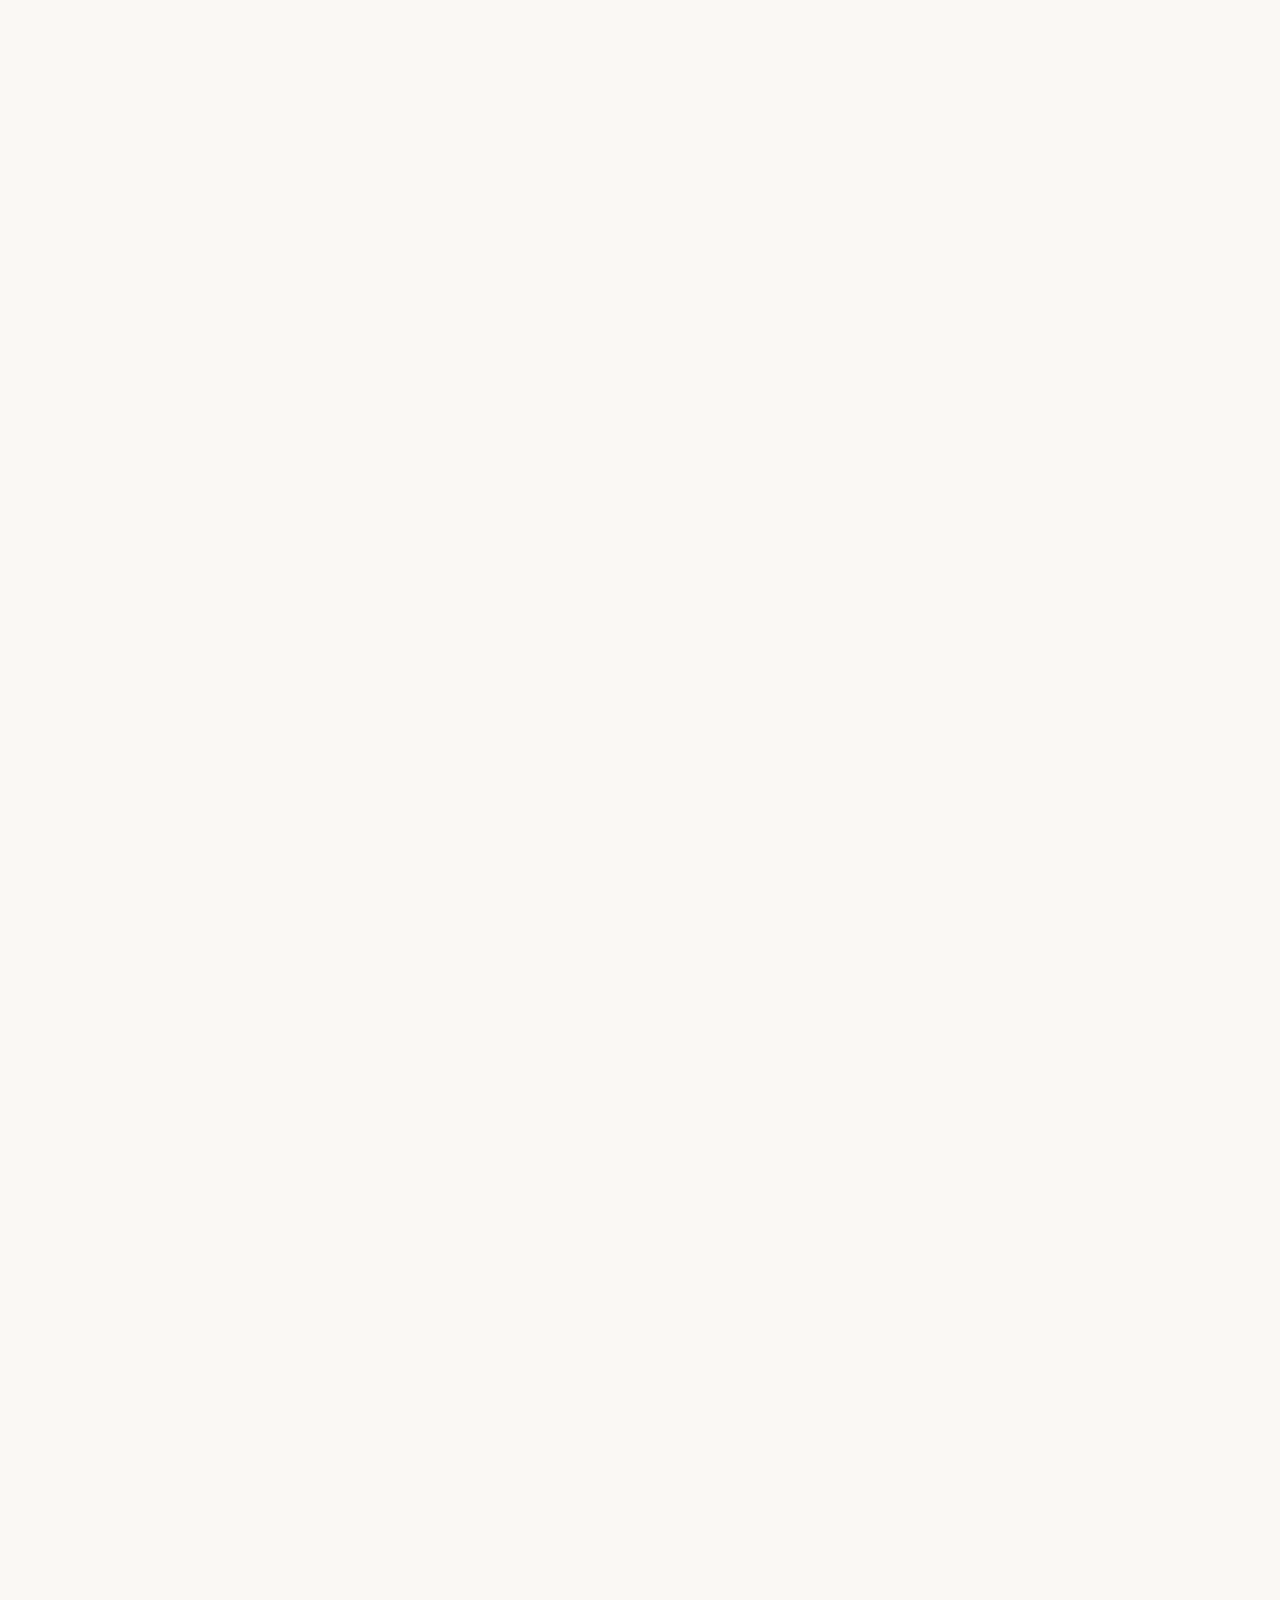
==== about.html @ 949fde60 "Setting up site" ====
<!DOCTYPE html>
<html lang="en">
<head>
  <meta charset="UTF-8" />
  <meta name="viewport" content="width=device-width, initial-scale=1.0, maximum-scale=1" />
  <title>About | Renee Bulwin</title>
  <meta name="description" content="About Renee Bulwin — Founder of Bleed Into Purpose, Speaker, Author, and Reiki Practitioner." />
  <link href="https://fonts.googleapis.com/css2?family=Cormorant+Garamond:ital,wght@0,300;0,400;0,500;1,300;1,400&family=Jost:wght@300;400;500&display=swap" rel="stylesheet" />
  <link rel="stylesheet" href="styles.css" />
</head>
<body>

<div id="nav-container"></div>

<div class="page-content">

  <div class="section-pad cream-bg fade-in">
    <p class="section-label">About Renee Bulwin</p>
    <p style="font-size: 0.7rem; letter-spacing: 0.15em; text-transform: uppercase; color: var(--text-light); margin-bottom: 20px;">Founder of Bleed Into Purpose · Speaker · Author · Reiki Practitioner</p>

    <div class="photo-placeholder" style="height: 300px; border-radius: 4px; margin-bottom: 32px;">[About photo goes here — replace with img tag]</div>

    <h2>Her Story</h2>
    <p>I'm Renee — a woman who spent years surviving in silence before realizing that silence was never where healing was meant to live.</p>
    <p>What I speak about isn't something I learned from the outside. It's something I lived through, carried quietly, questioned, buried, and eventually faced head-on. My journey through childhood trauma, shame, self-worth, and healing became the foundation for something much larger than the pain itself. It became purpose.</p>

    <blockquote>
      "In my book Lost &amp; Found, I share the journey in full — the stumbling, the resilience, the way life somehow slowly repairs itself."
    </blockquote>

    <blockquote>
      "I believe healing begins the moment someone finally feels seen."
      <cite>— Renee Bulwin · Lost &amp; Found</cite>
    </blockquote>

    <div class="divider"></div>

    <p class="section-label">Bleed Into Purpose</p>
    <p>Through Bleed Into Purpose, I speak openly about what many people are afraid to say out loud — the feeling of being discarded, the masks we wear to appear "fine," and the exhausting weight of pretending. My goal is not to speak at people, but to sit beside them in truth, honesty, and understanding.</p>

    <p class="section-label" style="margin-top: 24px;">Her Voice Is For</p>
    <p>Her voice is for the people who learned how to survive before they ever learned something different. For the ones who became strong too early. For the ones still carrying stories they were never supposed to carry alone.</p>
  </div>

  <div class="section-pad fade-in" id="book">
    <div style="display: inline-block; background: var(--sage); color: white; font-size: 0.65rem; letter-spacing: 0.15em; text-transform: uppercase; padding: 5px 12px; border-radius: 100px; margin-bottom: 12px;">Now Available</div>
    <h2>Lost &amp; Found</h2>
    <p style="font-style: italic; font-family: 'Cormorant Garamond', serif; font-size: 1.05rem; color: var(--text);">What Was Buried Did Not Stay Lost</p>
    <p style="margin-top: 12px;">Between silence, survival, and the journey back to yourself — the story of what happens when you stop keeping score. Renee shares the breaking points, the moments of silence, and the times she almost forgot to believe in herself — and begins to find something she thought was forever gone: herself.</p>
    <a href="#" class="btn-outline" style="display: inline-block; margin-top: 16px;">Learn More About the Book</a>
  </div>

  <div class="green-strip fade-in">
    <blockquote>
      "My goal is not to speak at people, but to sit beside them in truth, honesty, and understanding."
      <cite>— Renee Bulwin · Lost &amp; Found</cite>
    </blockquote>
  </div>

  <div class="section-pad cream-bg fade-in">
    <p class="section-label">Speaker Bio</p>
    <p>Renee Bulwin is the founder and voice of Bleed Into Purpose, a platform dedicated to speaking openly about childhood trauma, emotional healing, resilience, and personal transformation. Through her speaking, writing, and healing circles, her mission is to help others turn pain into purpose and reclaim their voice, identity, and strength.</p>
    <a href="#" class="link-underline">Download Headshot</a>

    <div class="divider"></div>

    <div style="text-align: center;">
      <h2>Ready to explore a path to healing together?</h2>
      <p>Whether you are looking to book a speaking engagement, organize a workshop, or join a healing circle, I would love to connect with you.</p>
      <a href="booking.html" class="btn-primary" style="display: inline-block; margin-top: 16px;">Get in Touch</a>
    </div>
  </div>

</div>

<div id="footer-container"></div>
<script src="shared.js"></script>
<script>
  document.getElementById('nav-container').innerHTML = getNav('about');
  document.getElementById('footer-container').innerHTML = getFooter();
  initPage();
</script>
</body>
</html>
---- styles.css ----
:root {
  --cream: #f5f0e8;
  --warm-white: #faf8f4;
  --sage: #6b7c5c;
  --sage-dark: #4a5a3d;
  --sage-light: #8fa07e;
  --brown: #7a6248;
  --text: #2c2c2c;
  --text-light: #6b6560;
  --border: #ddd8cf;
}

* { margin: 0; padding: 0; box-sizing: border-box; }
html { scroll-behavior: smooth; }

body {
  font-family: 'Jost', sans-serif;
  background: var(--warm-white);
  color: var(--text);
  font-weight: 300;
  line-height: 1.7;
}

/* ── NAV ── */
nav {
  position: fixed;
  top: 0; left: 0; right: 0;
  z-index: 100;
  background: var(--warm-white);
  border-bottom: 1px solid var(--border);
  padding: 0 24px;
  display: flex;
  align-items: center;
  justify-content: space-between;
  height: 60px;
}

.nav-brand { line-height: 1.1; text-decoration: none; }
.nav-brand .name { font-family: 'Cormorant Garamond', serif; font-size: 1rem; font-weight: 500; letter-spacing: 0.05em; color: var(--text); }
.nav-brand .tagline { font-size: 0.6rem; letter-spacing: 0.2em; text-transform: uppercase; color: var(--text-light); }

.nav-toggle { background: none; border: none; cursor: pointer; display: flex; flex-direction: column; gap: 5px; padding: 4px; }
.nav-toggle span { display: block; width: 22px; height: 1.5px; background: var(--text); transition: all 0.3s; }

.nav-menu {
  display: none;
  position: fixed;
  inset: 0;
  background: var(--cream);
  z-index: 99;
  flex-direction: column;
  align-items: center;
  justify-content: center;
  gap: 32px;
}
.nav-menu.open { display: flex; }
.nav-menu a {
  font-family: 'Cormorant Garamond', serif;
  font-size: 2rem;
  font-weight: 300;
  color: var(--text);
  text-decoration: none;
  letter-spacing: 0.05em;
  transition: color 0.2s;
}
.nav-menu a:hover, .nav-menu a.active { color: var(--sage); }
.nav-menu .btn-menu {
  margin-top: 16px;
  background: var(--sage);
  color: white;
  padding: 14px 40px;
  border-radius: 100px;
  font-family: 'Jost', sans-serif;
  font-size: 0.95rem;
  font-weight: 400;
  letter-spacing: 0.05em;
  text-decoration: none;
}
.nav-menu .btn-menu:hover { background: var(--sage-dark); color: white; }

/* ── PAGE WRAPPER ── */
.page-content { padding-top: 60px; }

/* ── TYPOGRAPHY ── */
h2 {
  font-family: 'Cormorant Garamond', serif;
  font-size: 2rem;
  font-weight: 400;
  line-height: 1.2;
  margin-bottom: 20px;
}

h3 {
  font-family: 'Cormorant Garamond', serif;
  font-size: 1.35rem;
  font-weight: 500;
  margin-bottom: 10px;
}

p { margin-bottom: 16px; font-size: 0.95rem; color: var(--text-light); }
p:last-child { margin-bottom: 0; }

a { color: var(--sage); }

/* ── BUTTONS ── */
.btn-primary {
  display: inline-block;
  background: var(--sage);
  color: white;
  padding: 14px 32px;
  border-radius: 100px;
  text-decoration: none;
  font-size: 0.9rem;
  font-weight: 400;
  letter-spacing: 0.05em;
  transition: background 0.2s;
  border: none;
  cursor: pointer;
  text-align: center;
}
.btn-primary:hover { background: var(--sage-dark); color: white; }

.btn-outline {
  display: inline-block;
  background: transparent;
  color: var(--sage);
  padding: 13px 32px;
  border-radius: 100px;
  text-decoration: none;
  font-size: 0.9rem;
  font-weight: 400;
  letter-spacing: 0.05em;
  border: 1.5px solid var(--sage);
  transition: all 0.2s;
  text-align: center;
}
.btn-outline:hover { background: var(--sage); color: white; }

.link-underline {
  display: inline-block;
  font-size: 0.85rem;
  color: var(--sage);
  text-decoration: none;
  border-bottom: 1px solid var(--sage-light);
  padding-bottom: 1px;
  margin-top: 12px;
}

/* ── UTILITIES ── */
.section-label {
  font-size: 0.65rem;
  letter-spacing: 0.2em;
  text-transform: uppercase;
  color: var(--sage);
  margin-bottom: 6px;
  font-weight: 500;
}

.divider {
  width: 40px;
  height: 1px;
  background: var(--sage-light);
  margin: 24px 0;
}

.section-pad { padding: 56px 24px; }
.cream-bg { background: var(--cream); }
.white-bg { background: var(--warm-white); }

.green-strip {
  background: var(--sage);
  color: white;
  text-align: center;
  padding: 40px 24px;
}

blockquote {
  font-family: 'Cormorant Garamond', serif;
  font-size: 1.25rem;
  font-style: italic;
  color: var(--sage-dark);
  border-left: 2px solid var(--sage-light);
  padding-left: 20px;
  margin: 24px 0;
  line-height: 1.5;
}

blockquote cite {
  display: block;
  font-size: 0.75rem;
  font-style: normal;
  font-family: 'Jost', sans-serif;
  letter-spacing: 0.1em;
  text-transform: uppercase;
  color: var(--text-light);
  margin-top: 10px;
}

.green-strip blockquote { border-left: none; padding-left: 0; color: white; font-size: 1.3rem; }
.green-strip blockquote cite { color: rgba(255,255,255,0.65); }

/* ── PHOTO PLACEHOLDER ── */
.photo-placeholder {
  width: 100%;
  background: #e8e2d8;
  display: flex;
  align-items: center;
  justify-content: center;
  color: var(--text-light);
  font-size: 0.85rem;
  font-style: italic;
}

/* ── FOOTER ── */
footer {
  background: var(--warm-white);
  border-top: 1px solid var(--border);
  padding: 40px 24px 24px;
}

.footer-brand .name { font-family: 'Cormorant Garamond', serif; font-size: 1.1rem; font-weight: 500; }
.footer-brand .tagline { font-size: 0.62rem; letter-spacing: 0.2em; text-transform: uppercase; color: var(--text-light); margin-bottom: 8px; }
.footer-brand .quote { font-family: 'Cormorant Garamond', serif; font-style: italic; font-size: 0.95rem; color: var(--sage-dark); margin: 12px 0 16px; }
.footer-email { font-size: 0.85rem; color: var(--text-light); margin-bottom: 32px; }
.footer-email a { color: var(--sage); text-decoration: none; }

.footer-nav { display: grid; grid-template-columns: 1fr 1fr; gap: 32px; margin-bottom: 32px; }
.footer-nav-col h4 { font-size: 0.65rem; letter-spacing: 0.15em; text-transform: uppercase; color: var(--text); font-weight: 500; margin-bottom: 12px; }
.footer-nav-col a { display: block; font-size: 0.9rem; color: var(--text-light); text-decoration: none; margin-bottom: 8px; }
.footer-nav-col a:hover { color: var(--sage); }

.footer-bottom { border-top: 1px solid var(--border); padding-top: 20px; font-size: 0.75rem; color: var(--text-light); line-height: 1.6; }
.footer-disclaimer { margin-top: 10px; font-size: 0.72rem; color: var(--text-light); opacity: 0.8; }

/* ── FADE IN ── */
.fade-in { opacity: 0; transform: translateY(20px); transition: opacity 0.6s ease, transform 0.6s ease; }
.fade-in.visible { opacity: 1; transform: translateY(0); }

/* ── FORMS ── */
.form-group { margin-bottom: 18px; }
.form-group label { display: block; font-size: 0.8rem; font-weight: 400; margin-bottom: 6px; color: var(--text); letter-spacing: 0.03em; }
.form-group label .req { color: var(--sage); }
.form-group input, .form-group select, .form-group textarea {
  width: 100%; padding: 10px 14px; border: 1px solid var(--border);
  border-radius: 4px; font-family: 'Jost', sans-serif; font-size: 0.9rem;
  font-weight: 300; color: var(--text); background: var(--warm-white);
  outline: none; transition: border-color 0.2s;
}
.form-group input:focus, .form-group select:focus, .form-group textarea:focus { border-color: var(--sage-light); }
.form-group textarea { height: 100px; resize: vertical; }

/* ── PROGRAM CARDS ── */
.program-card { background: var(--warm-white); border-radius: 8px; padding: 28px 24px; margin-bottom: 20px; }
.program-tag { font-size: 0.62rem; letter-spacing: 0.15em; text-transform: uppercase; color: var(--sage); font-weight: 500; margin-bottom: 10px; }
.program-ideal { font-size: 0.8rem; color: var(--text-light); margin-top: 12px; padding-top: 12px; border-top: 1px solid var(--border); }
.program-ideal strong { font-weight: 500; color: var(--text); font-size: 0.75rem; letter-spacing: 0.05em; text-transform: uppercase; }

/* ── TALK CARDS ── */
.talk-card { border-top: 1px solid var(--border); padding: 24px 0; }
.talk-card:last-of-type { border-bottom: 1px solid var(--border); }
.talk-number { font-family: 'Cormorant Garamond', serif; font-size: 2rem; color: var(--border); font-weight: 300; margin-bottom: 4px; }

/* ── AUDIENCE LIST ── */
.audience-list { list-style: none; display: flex; flex-direction: column; gap: 12px; }
.audience-list li { display: flex; align-items: flex-start; gap: 12px; font-size: 0.95rem; color: var(--text-light); }
.audience-list li::before { content: ''; width: 6px; height: 6px; border-radius: 50%; background: var(--sage-light); margin-top: 8px; flex-shrink: 0; }

/* ── CONTACT ── */
.contact-row { display: flex; align-items: flex-start; gap: 14px; margin-bottom: 16px; }
.contact-icon { width: 36px; height: 36px; border-radius: 50%; border: 1px solid var(--border); display: flex; align-items: center; justify-content: center; flex-shrink: 0; color: var(--sage); font-size: 0.85rem; }
.contact-label { font-size: 0.7rem; letter-spacing: 0.1em; text-transform: uppercase; color: var(--text-light); margin-bottom: 2px; }
.contact-value { font-size: 0.95rem; color: var(--text); font-weight: 400; }
.inquiry-form { background: white; border-radius: 8px; padding: 28px 20px; box-shadow: 0 2px 20px rgba(0,0,0,0.05); margin-top: 32px; }
.inquiry-form .form-note { font-size: 0.8rem; color: var(--text-light); margin-bottom: 24px; }
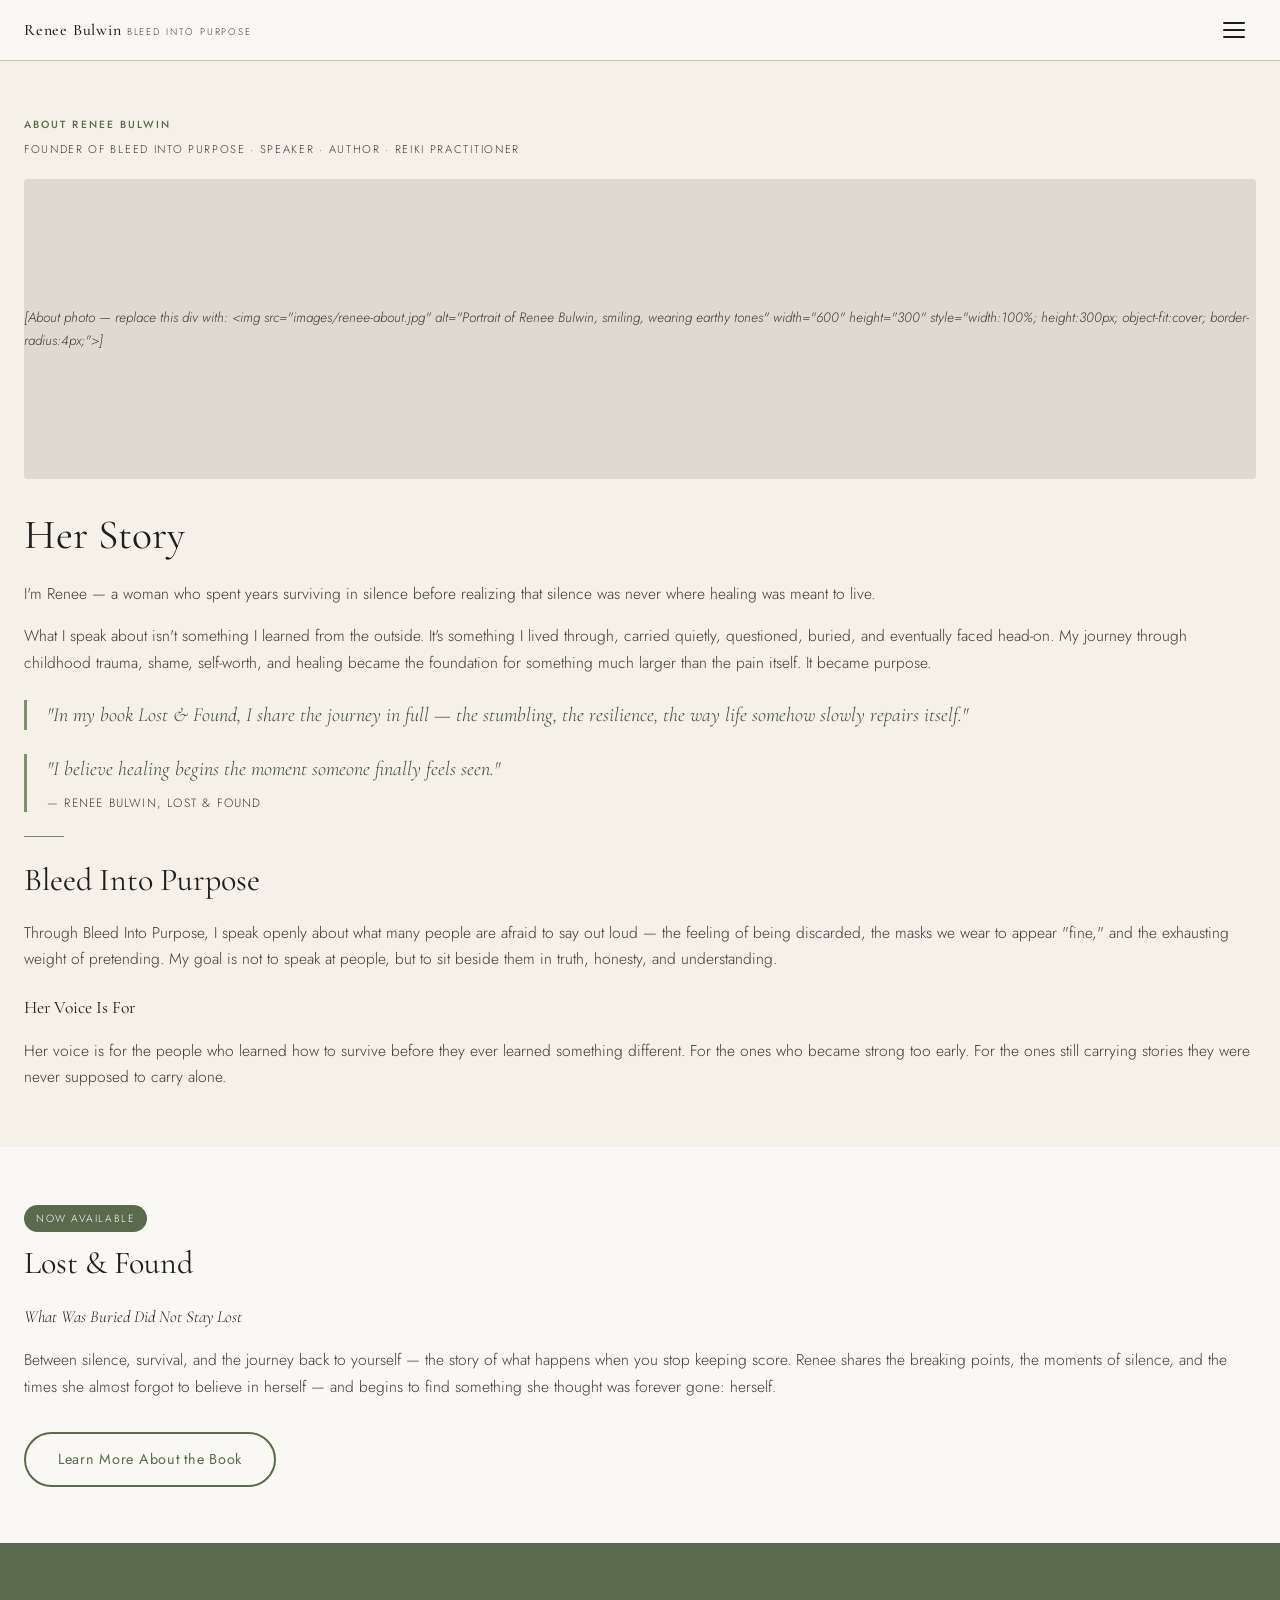
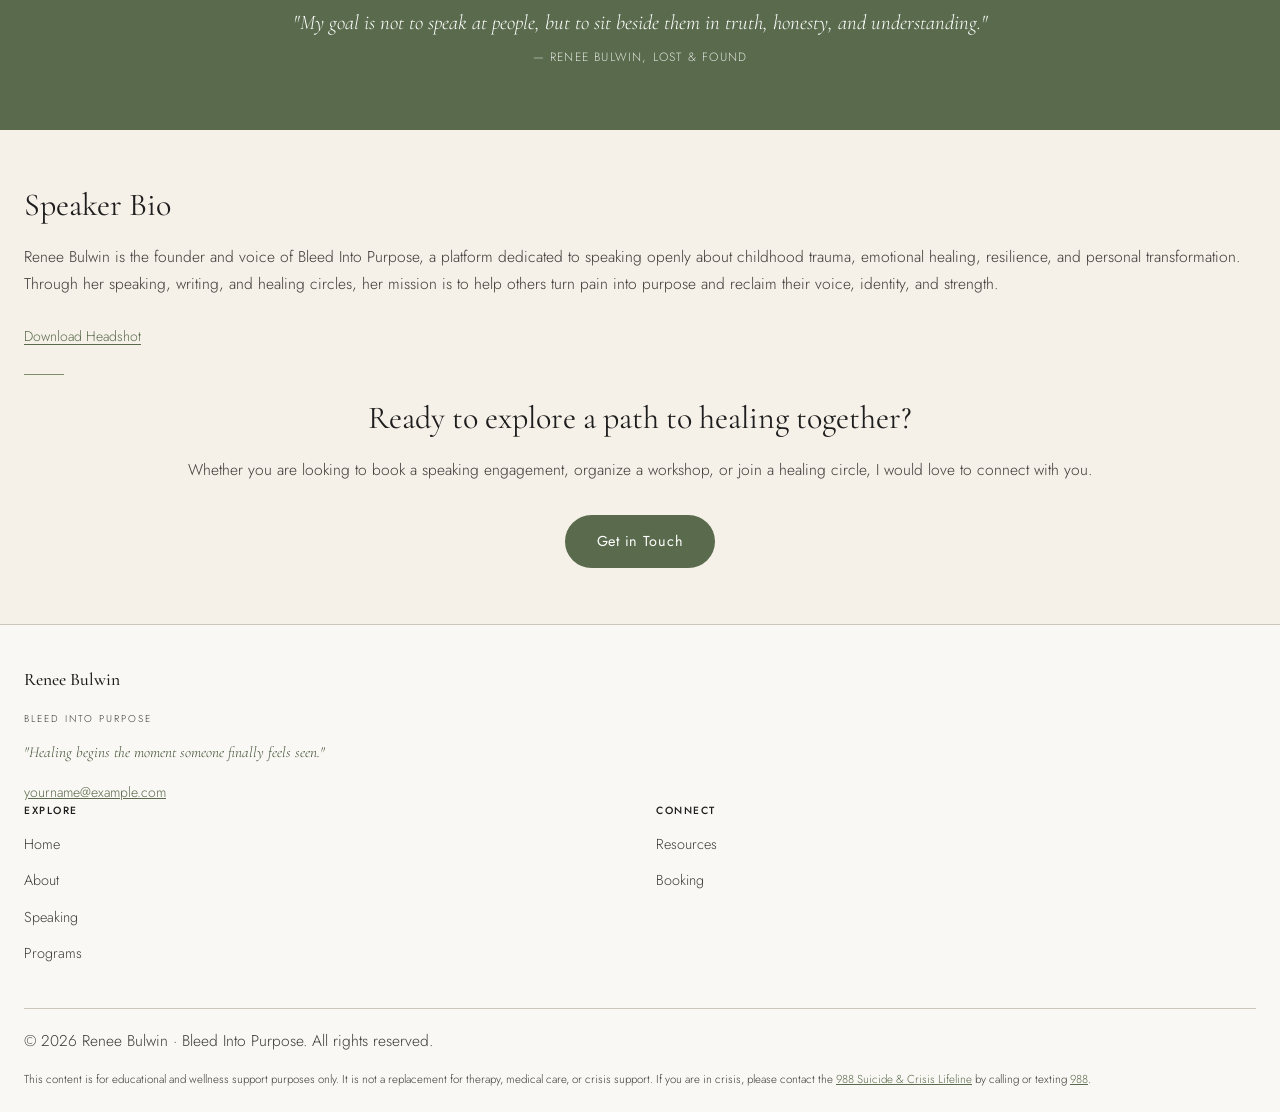
==== commit dd7ee221: "Updating" ====
--- a/about.html
+++ b/about.html
@@ -2,83 +2,158 @@
 <html lang="en">
 <head>
   <meta charset="UTF-8" />
-  <meta name="viewport" content="width=device-width, initial-scale=1.0, maximum-scale=1" />
-  <title>About | Renee Bulwin</title>
-  <meta name="description" content="About Renee Bulwin — Founder of Bleed Into Purpose, Speaker, Author, and Reiki Practitioner." />
+  <meta name="viewport" content="width=device-width, initial-scale=1.0" />
+  <title>About Renee Bulwin | Bleed Into Purpose</title>
+  <meta name="description" content="About Renee Bulwin — Founder of Bleed Into Purpose, Speaker, Author, and Reiki Practitioner. Her story of healing and purpose." />
   <link href="https://fonts.googleapis.com/css2?family=Cormorant+Garamond:ital,wght@0,300;0,400;0,500;1,300;1,400&family=Jost:wght@300;400;500&display=swap" rel="stylesheet" />
   <link rel="stylesheet" href="styles.css" />
 </head>
 <body>
 
-<div id="nav-container"></div>
+  <a href="#main-content" class="skip-link">Skip to main content</a>
 
-<div class="page-content">
+  <header class="site-header" role="banner">
+    <nav class="site-nav" aria-label="Main navigation">
+      <a href="index.html" class="nav-brand" aria-label="Renee Bulwin — Bleed Into Purpose, go to home page">
+        <span class="name" aria-hidden="true">Renee Bulwin</span>
+        <span class="tagline" aria-hidden="true">Bleed Into Purpose</span>
+      </a>
+      <button class="nav-toggle" aria-controls="nav-menu" aria-expanded="false" aria-label="Open navigation menu">
+        <span aria-hidden="true"></span>
+        <span aria-hidden="true"></span>
+        <span aria-hidden="true"></span>
+      </button>
+    </nav>
+    <div class="nav-menu" id="nav-menu" role="dialog" aria-modal="true" aria-label="Navigation menu">
+      <a href="index.html">Home</a>
+      <a href="about.html" aria-current="page">About</a>
+      <a href="speaking.html">Speaking</a>
+      <a href="programs.html">Programs</a>
+      <a href="resources.html">Resources</a>
+      <a href="booking.html">Booking</a>
+      <a href="booking.html" class="btn-menu">Book a Session</a>
+    </div>
+  </header>
 
-  <div class="section-pad cream-bg fade-in">
-    <p class="section-label">About Renee Bulwin</p>
-    <p style="font-size: 0.7rem; letter-spacing: 0.15em; text-transform: uppercase; color: var(--text-light); margin-bottom: 20px;">Founder of Bleed Into Purpose · Speaker · Author · Reiki Practitioner</p>
+  <main id="main-content" class="page-content">
 
-    <div class="photo-placeholder" style="height: 300px; border-radius: 4px; margin-bottom: 32px;">[About photo goes here — replace with img tag]</div>
+    <section class="section-pad cream-bg fade-in" aria-labelledby="about-heading">
+      <span class="section-label">About Renee Bulwin</span>
+      <p style="font-size: 0.7rem; letter-spacing: 0.15em; text-transform: uppercase; color: var(--text-light); margin-bottom: 20px;">Founder of Bleed Into Purpose &middot; Speaker &middot; Author &middot; Reiki Practitioner</p>
 
-    <h2>Her Story</h2>
-    <p>I'm Renee — a woman who spent years surviving in silence before realizing that silence was never where healing was meant to live.</p>
-    <p>What I speak about isn't something I learned from the outside. It's something I lived through, carried quietly, questioned, buried, and eventually faced head-on. My journey through childhood trauma, shame, self-worth, and healing became the foundation for something much larger than the pain itself. It became purpose.</p>
+      <!-- Replace with real photo when available -->
+      <div class="photo-placeholder" style="height: 300px; border-radius: 4px; margin-bottom: 32px;" role="img" aria-label="Portrait of Renee Bulwin">[About photo — replace this div with: &lt;img src=&quot;images/renee-about.jpg&quot; alt=&quot;Portrait of Renee Bulwin, smiling, wearing earthy tones&quot; width=&quot;600&quot; height=&quot;300&quot; style=&quot;width:100%; height:300px; object-fit:cover; border-radius:4px;&quot;&gt;]</div>
 
-    <blockquote>
-      "In my book Lost &amp; Found, I share the journey in full — the stumbling, the resilience, the way life somehow slowly repairs itself."
-    </blockquote>
+      <h1 id="about-heading">Her Story</h1>
+      <p>I'm Renee — a woman who spent years surviving in silence before realizing that silence was never where healing was meant to live.</p>
+      <p>What I speak about isn't something I learned from the outside. It's something I lived through, carried quietly, questioned, buried, and eventually faced head-on. My journey through childhood trauma, shame, self-worth, and healing became the foundation for something much larger than the pain itself. It became purpose.</p>
 
-    <blockquote>
-      "I believe healing begins the moment someone finally feels seen."
-      <cite>— Renee Bulwin · Lost &amp; Found</cite>
-    </blockquote>
+      <blockquote>
+        "In my book Lost &amp; Found, I share the journey in full — the stumbling, the resilience, the way life somehow slowly repairs itself."
+      </blockquote>
 
-    <div class="divider"></div>
+      <blockquote>
+        "I believe healing begins the moment someone finally feels seen."
+        <cite>— Renee Bulwin, Lost &amp; Found</cite>
+      </blockquote>
 
-    <p class="section-label">Bleed Into Purpose</p>
-    <p>Through Bleed Into Purpose, I speak openly about what many people are afraid to say out loud — the feeling of being discarded, the masks we wear to appear "fine," and the exhausting weight of pretending. My goal is not to speak at people, but to sit beside them in truth, honesty, and understanding.</p>
+      <hr class="divider" aria-hidden="true" />
 
-    <p class="section-label" style="margin-top: 24px;">Her Voice Is For</p>
-    <p>Her voice is for the people who learned how to survive before they ever learned something different. For the ones who became strong too early. For the ones still carrying stories they were never supposed to carry alone.</p>
-  </div>
+      <h2>Bleed Into Purpose</h2>
+      <p>Through Bleed Into Purpose, I speak openly about what many people are afraid to say out loud — the feeling of being discarded, the masks we wear to appear "fine," and the exhausting weight of pretending. My goal is not to speak at people, but to sit beside them in truth, honesty, and understanding.</p>
 
-  <div class="section-pad fade-in" id="book">
-    <div style="display: inline-block; background: var(--sage); color: white; font-size: 0.65rem; letter-spacing: 0.15em; text-transform: uppercase; padding: 5px 12px; border-radius: 100px; margin-bottom: 12px;">Now Available</div>
-    <h2>Lost &amp; Found</h2>
-    <p style="font-style: italic; font-family: 'Cormorant Garamond', serif; font-size: 1.05rem; color: var(--text);">What Was Buried Did Not Stay Lost</p>
-    <p style="margin-top: 12px;">Between silence, survival, and the journey back to yourself — the story of what happens when you stop keeping score. Renee shares the breaking points, the moments of silence, and the times she almost forgot to believe in herself — and begins to find something she thought was forever gone: herself.</p>
-    <a href="#" class="btn-outline" style="display: inline-block; margin-top: 16px;">Learn More About the Book</a>
-  </div>
+      <h2 style="font-size: 1.1rem; margin-top: 24px;">Her Voice Is For</h2>
+      <p>Her voice is for the people who learned how to survive before they ever learned something different. For the ones who became strong too early. For the ones still carrying stories they were never supposed to carry alone.</p>
+    </section>
 
-  <div class="green-strip fade-in">
-    <blockquote>
-      "My goal is not to speak at people, but to sit beside them in truth, honesty, and understanding."
-      <cite>— Renee Bulwin · Lost &amp; Found</cite>
-    </blockquote>
-  </div>
+    <section class="section-pad fade-in" id="book" aria-labelledby="book-heading">
+      <div style="display: inline-block; background: var(--sage); color: white; font-size: 0.65rem; letter-spacing: 0.15em; text-transform: uppercase; padding: 5px 12px; border-radius: 100px; margin-bottom: 12px;">Now Available</div>
+      <h2 id="book-heading">Lost &amp; Found</h2>
+      <p style="font-style: italic; font-family: 'Cormorant Garamond', serif; font-size: 1.05rem; color: var(--text);">What Was Buried Did Not Stay Lost</p>
+      <p style="margin-top: 12px;">Between silence, survival, and the journey back to yourself — the story of what happens when you stop keeping score. Renee shares the breaking points, the moments of silence, and the times she almost forgot to believe in herself — and begins to find something she thought was forever gone: herself.</p>
+      <a href="#" class="btn-outline" style="display: inline-flex; margin-top: 16px;" aria-label="Learn more about Lost and Found by Renee Bulwin">Learn More About the Book</a>
+    </section>
 
-  <div class="section-pad cream-bg fade-in">
-    <p class="section-label">Speaker Bio</p>
-    <p>Renee Bulwin is the founder and voice of Bleed Into Purpose, a platform dedicated to speaking openly about childhood trauma, emotional healing, resilience, and personal transformation. Through her speaking, writing, and healing circles, her mission is to help others turn pain into purpose and reclaim their voice, identity, and strength.</p>
-    <a href="#" class="link-underline">Download Headshot</a>
+    <section class="green-strip fade-in" aria-label="Quote from Renee Bulwin">
+      <blockquote>
+        "My goal is not to speak at people, but to sit beside them in truth, honesty, and understanding."
+        <cite>— Renee Bulwin, Lost &amp; Found</cite>
+      </blockquote>
+    </section>
 
-    <div class="divider"></div>
+    <section class="section-pad cream-bg fade-in" aria-labelledby="bio-heading">
+      <h2 id="bio-heading">Speaker Bio</h2>
+      <p>Renee Bulwin is the founder and voice of Bleed Into Purpose, a platform dedicated to speaking openly about childhood trauma, emotional healing, resilience, and personal transformation. Through her speaking, writing, and healing circles, her mission is to help others turn pain into purpose and reclaim their voice, identity, and strength.</p>
+      <a href="#" class="link-underline" aria-label="Download Renee Bulwin's headshot (opens download)">Download Headshot</a>
 
-    <div style="text-align: center;">
-      <h2>Ready to explore a path to healing together?</h2>
-      <p>Whether you are looking to book a speaking engagement, organize a workshop, or join a healing circle, I would love to connect with you.</p>
-      <a href="booking.html" class="btn-primary" style="display: inline-block; margin-top: 16px;">Get in Touch</a>
+      <hr class="divider" aria-hidden="true" />
+
+      <div style="text-align: center;">
+        <h2>Ready to explore a path to healing together?</h2>
+        <p>Whether you are looking to book a speaking engagement, organize a workshop, or join a healing circle, I would love to connect with you.</p>
+        <a href="booking.html" class="btn-primary" style="display: inline-flex; margin-top: 16px;">Get in Touch</a>
+      </div>
+    </section>
+
+  </main>
+
+  <footer class="site-footer" role="contentinfo">
+    <div class="footer-brand">
+      <p class="name">Renee Bulwin</p>
+      <span class="tagline">Bleed Into Purpose</span>
+      <p class="quote">"Healing begins the moment someone finally feels seen."</p>
+      <p class="footer-email"><a href="mailto:yourname@example.com" aria-label="Email Renee Bulwin">yourname@example.com</a></p>
     </div>
-  </div>
+    <nav class="footer-nav" aria-label="Footer navigation">
+      <div class="footer-nav-col">
+        <h2>Explore</h2>
+        <a href="index.html">Home</a>
+        <a href="about.html" aria-current="page">About</a>
+        <a href="speaking.html">Speaking</a>
+        <a href="programs.html">Programs</a>
+      </div>
+      <div class="footer-nav-col">
+        <h2>Connect</h2>
+        <a href="resources.html">Resources</a>
+        <a href="booking.html">Booking</a>
+      </div>
+    </nav>
+    <div class="footer-bottom">
+      <p>&copy; 2026 Renee Bulwin &middot; Bleed Into Purpose. All rights reserved.</p>
+      <p class="footer-disclaimer">This content is for educational and wellness support purposes only. It is not a replacement for therapy, medical care, or crisis support. If you are in crisis, please contact the <a href="https://988lifeline.org" target="_blank" rel="noopener noreferrer">988 Suicide &amp; Crisis Lifeline</a> by calling or texting <a href="tel:988">988</a>.</p>
+    </div>
+  </footer>
 
-</div>
-
-<div id="footer-container"></div>
-<script src="shared.js"></script>
-<script>
-  document.getElementById('nav-container').innerHTML = getNav('about');
-  document.getElementById('footer-container').innerHTML = getFooter();
-  initPage();
-</script>
+  <script>
+    const toggle = document.querySelector('.nav-toggle');
+    const menu = document.getElementById('nav-menu');
+    const menuLinks = menu.querySelectorAll('a');
+    toggle.addEventListener('click', () => {
+      const isOpen = menu.classList.toggle('open');
+      toggle.setAttribute('aria-expanded', isOpen);
+      toggle.setAttribute('aria-label', isOpen ? 'Close navigation menu' : 'Open navigation menu');
+      if (isOpen) menuLinks[0].focus();
+    });
+    menuLinks.forEach(link => {
+      link.addEventListener('click', () => {
+        menu.classList.remove('open');
+        toggle.setAttribute('aria-expanded', 'false');
+        toggle.setAttribute('aria-label', 'Open navigation menu');
+        toggle.focus();
+      });
+    });
+    document.addEventListener('keydown', e => {
+      if (e.key === 'Escape' && menu.classList.contains('open')) {
+        menu.classList.remove('open');
+        toggle.setAttribute('aria-expanded', 'false');
+        toggle.setAttribute('aria-label', 'Open navigation menu');
+        toggle.focus();
+      }
+    });
+    const observer = new IntersectionObserver(entries => {
+      entries.forEach(e => { if (e.isIntersecting) e.target.classList.add('visible'); });
+    }, { threshold: 0.1 });
+    document.querySelectorAll('.fade-in').forEach(el => observer.observe(el));
+  </script>
 </body>
 </html>
--- a/styles.css
+++ b/styles.css
@@ -1,16 +1,17 @@
+/* ── VARIABLES ── */
 :root {
   --cream: #f5f0e8;
   --warm-white: #faf8f4;
-  --sage: #6b7c5c;
-  --sage-dark: #4a5a3d;
-  --sage-light: #8fa07e;
-  --brown: #7a6248;
-  --text: #2c2c2c;
-  --text-light: #6b6560;
-  --border: #ddd8cf;
-}
-
-* { margin: 0; padding: 0; box-sizing: border-box; }
+  --sage: #5a6b4d;        /* darkened from #6b7c5c for WCAG AA on light bg */
+  --sage-dark: #3d4e32;
+  --sage-light: #7a9169;
+  --text: #1e1e1e;        /* near-black for strong contrast */
+  --text-light: #3d3a37;  /* dark enough for WCAG AA body text */
+  --border: #ccc6bc;
+}
+
+/* ── RESET ── */
+*, *::before, *::after { margin: 0; padding: 0; box-sizing: border-box; }
 html { scroll-behavior: smooth; }
 
 body {
@@ -19,15 +20,46 @@
   color: var(--text);
   font-weight: 300;
   line-height: 1.7;
+  font-size: 1rem;
+}
+
+/* ── SKIP LINK (accessibility) ── */
+.skip-link {
+  position: absolute;
+  top: -100%;
+  left: 0;
+  background: var(--sage-dark);
+  color: white;
+  padding: 10px 20px;
+  font-size: 0.9rem;
+  font-weight: 500;
+  z-index: 200;
+  text-decoration: none;
+  border-radius: 0 0 4px 0;
+}
+.skip-link:focus { top: 0; }
+
+/* ── FOCUS STYLES (visible for keyboard users) ── */
+:focus-visible {
+  outline: 3px solid var(--sage);
+  outline-offset: 3px;
+}
+a:focus-visible, button:focus-visible {
+  outline: 3px solid var(--sage-dark);
+  outline-offset: 3px;
+  border-radius: 2px;
 }
 
 /* ── NAV ── */
-nav {
+.site-header {
   position: fixed;
   top: 0; left: 0; right: 0;
   z-index: 100;
   background: var(--warm-white);
   border-bottom: 1px solid var(--border);
+}
+
+.site-nav {
   padding: 0 24px;
   display: flex;
   align-items: center;
@@ -35,13 +67,55 @@
   height: 60px;
 }
 
-.nav-brand { line-height: 1.1; text-decoration: none; }
-.nav-brand .name { font-family: 'Cormorant Garamond', serif; font-size: 1rem; font-weight: 500; letter-spacing: 0.05em; color: var(--text); }
-.nav-brand .tagline { font-size: 0.6rem; letter-spacing: 0.2em; text-transform: uppercase; color: var(--text-light); }
-
-.nav-toggle { background: none; border: none; cursor: pointer; display: flex; flex-direction: column; gap: 5px; padding: 4px; }
-.nav-toggle span { display: block; width: 22px; height: 1.5px; background: var(--text); transition: all 0.3s; }
-
+.nav-brand {
+  line-height: 1.1;
+  text-decoration: none;
+  display: block;
+}
+.nav-brand .name {
+  font-family: 'Cormorant Garamond', serif;
+  font-size: 1rem;
+  font-weight: 500;
+  letter-spacing: 0.05em;
+  color: var(--text);
+}
+.nav-brand .tagline {
+  font-size: 0.6rem;
+  letter-spacing: 0.2em;
+  text-transform: uppercase;
+  color: var(--text-light);
+}
+
+/* Hamburger button */
+.nav-toggle {
+  background: none;
+  border: 2px solid transparent;
+  border-radius: 4px;
+  cursor: pointer;
+  display: flex;
+  flex-direction: column;
+  gap: 5px;
+  padding: 6px;
+  min-width: 44px;   /* WCAG minimum touch target */
+  min-height: 44px;
+  align-items: center;
+  justify-content: center;
+}
+.nav-toggle span {
+  display: block;
+  width: 22px;
+  height: 2px;
+  background: var(--text);
+  border-radius: 2px;
+  transition: transform 0.3s, opacity 0.3s;
+}
+
+/* Hamburger → X animation */
+.nav-toggle[aria-expanded="true"] span:nth-child(1) { transform: translateY(7px) rotate(45deg); }
+.nav-toggle[aria-expanded="true"] span:nth-child(2) { opacity: 0; }
+.nav-toggle[aria-expanded="true"] span:nth-child(3) { transform: translateY(-7px) rotate(-45deg); }
+
+/* Nav overlay menu */
 .nav-menu {
   display: none;
   position: fixed;
@@ -51,9 +125,11 @@
   flex-direction: column;
   align-items: center;
   justify-content: center;
-  gap: 32px;
+  gap: 28px;
+  padding-top: 60px; /* clear the fixed header */
 }
 .nav-menu.open { display: flex; }
+
 .nav-menu a {
   font-family: 'Cormorant Garamond', serif;
   font-size: 2rem;
@@ -62,10 +138,16 @@
   text-decoration: none;
   letter-spacing: 0.05em;
   transition: color 0.2s;
-}
-.nav-menu a:hover, .nav-menu a.active { color: var(--sage); }
+  padding: 4px 8px;
+}
+.nav-menu a:hover { color: var(--sage); }
+.nav-menu a[aria-current="page"] {
+  color: var(--sage);
+  border-bottom: 2px solid var(--sage);
+}
+
 .nav-menu .btn-menu {
-  margin-top: 16px;
+  margin-top: 8px;
   background: var(--sage);
   color: white;
   padding: 14px 40px;
@@ -75,19 +157,32 @@
   font-weight: 400;
   letter-spacing: 0.05em;
   text-decoration: none;
-}
-.nav-menu .btn-menu:hover { background: var(--sage-dark); color: white; }
+  min-height: 44px;
+  display: inline-flex;
+  align-items: center;
+}
+.nav-menu .btn-menu:hover { background: var(--sage-dark); }
 
 /* ── PAGE WRAPPER ── */
 .page-content { padding-top: 60px; }
 
 /* ── TYPOGRAPHY ── */
+h1, h2, h3 { line-height: 1.2; }
+
+h1 {
+  font-family: 'Cormorant Garamond', serif;
+  font-size: 2.6rem;
+  font-weight: 400;
+  margin-bottom: 20px;
+  color: var(--text);
+}
+
 h2 {
   font-family: 'Cormorant Garamond', serif;
   font-size: 2rem;
   font-weight: 400;
-  line-height: 1.2;
   margin-bottom: 20px;
+  color: var(--text);
 }
 
 h3 {
@@ -95,16 +190,24 @@
   font-size: 1.35rem;
   font-weight: 500;
   margin-bottom: 10px;
-}
-
-p { margin-bottom: 16px; font-size: 0.95rem; color: var(--text-light); }
+  color: var(--text);
+}
+
+p {
+  margin-bottom: 16px;
+  font-size: 0.975rem;
+  color: var(--text-light);
+}
 p:last-child { margin-bottom: 0; }
 
 a { color: var(--sage); }
+a:hover { color: var(--sage-dark); }
 
 /* ── BUTTONS ── */
 .btn-primary {
-  display: inline-block;
+  display: inline-flex;
+  align-items: center;
+  justify-content: center;
   background: var(--sage);
   color: white;
   padding: 14px 32px;
@@ -117,11 +220,14 @@
   border: none;
   cursor: pointer;
   text-align: center;
+  min-height: 44px;   /* WCAG touch target */
 }
 .btn-primary:hover { background: var(--sage-dark); color: white; }
 
 .btn-outline {
-  display: inline-block;
+  display: inline-flex;
+  align-items: center;
+  justify-content: center;
   background: transparent;
   color: var(--sage);
   padding: 13px 32px;
@@ -130,21 +236,22 @@
   font-size: 0.9rem;
   font-weight: 400;
   letter-spacing: 0.05em;
-  border: 1.5px solid var(--sage);
+  border: 2px solid var(--sage);
   transition: all 0.2s;
   text-align: center;
+  min-height: 44px;
 }
 .btn-outline:hover { background: var(--sage); color: white; }
 
 .link-underline {
   display: inline-block;
-  font-size: 0.85rem;
+  font-size: 0.875rem;
   color: var(--sage);
-  text-decoration: none;
-  border-bottom: 1px solid var(--sage-light);
-  padding-bottom: 1px;
+  text-decoration: underline;
+  text-underline-offset: 3px;
   margin-top: 12px;
 }
+.link-underline:hover { color: var(--sage-dark); }
 
 /* ── UTILITIES ── */
 .section-label {
@@ -154,6 +261,7 @@
   color: var(--sage);
   margin-bottom: 6px;
   font-weight: 500;
+  display: block;
 }
 
 .divider {
@@ -161,12 +269,14 @@
   height: 1px;
   background: var(--sage-light);
   margin: 24px 0;
+  border: none;
 }
 
 .section-pad { padding: 56px 24px; }
 .cream-bg { background: var(--cream); }
 .white-bg { background: var(--warm-white); }
 
+/* ── QUOTE STRIP ── */
 .green-strip {
   background: var(--sage);
   color: white;
@@ -174,12 +284,13 @@
   padding: 40px 24px;
 }
 
+/* ── BLOCKQUOTE ── */
 blockquote {
   font-family: 'Cormorant Garamond', serif;
   font-size: 1.25rem;
   font-style: italic;
   color: var(--sage-dark);
-  border-left: 2px solid var(--sage-light);
+  border-left: 3px solid var(--sage-light);
   padding-left: 20px;
   margin: 24px 0;
   line-height: 1.5;
@@ -196,13 +307,18 @@
   margin-top: 10px;
 }
 
-.green-strip blockquote { border-left: none; padding-left: 0; color: white; font-size: 1.3rem; }
-.green-strip blockquote cite { color: rgba(255,255,255,0.65); }
+.green-strip blockquote {
+  border-left: none;
+  padding-left: 0;
+  color: white;
+  font-size: 1.3rem;
+}
+.green-strip blockquote cite { color: rgba(255,255,255,0.8); }
 
 /* ── PHOTO PLACEHOLDER ── */
 .photo-placeholder {
   width: 100%;
-  background: #e8e2d8;
+  background: #e0d9cf;
   display: flex;
   align-items: center;
   justify-content: center;
@@ -212,63 +328,273 @@
 }
 
 /* ── FOOTER ── */
-footer {
+.site-footer {
   background: var(--warm-white);
   border-top: 1px solid var(--border);
   padding: 40px 24px 24px;
 }
 
-.footer-brand .name { font-family: 'Cormorant Garamond', serif; font-size: 1.1rem; font-weight: 500; }
-.footer-brand .tagline { font-size: 0.62rem; letter-spacing: 0.2em; text-transform: uppercase; color: var(--text-light); margin-bottom: 8px; }
-.footer-brand .quote { font-family: 'Cormorant Garamond', serif; font-style: italic; font-size: 0.95rem; color: var(--sage-dark); margin: 12px 0 16px; }
-.footer-email { font-size: 0.85rem; color: var(--text-light); margin-bottom: 32px; }
-.footer-email a { color: var(--sage); text-decoration: none; }
-
-.footer-nav { display: grid; grid-template-columns: 1fr 1fr; gap: 32px; margin-bottom: 32px; }
-.footer-nav-col h4 { font-size: 0.65rem; letter-spacing: 0.15em; text-transform: uppercase; color: var(--text); font-weight: 500; margin-bottom: 12px; }
-.footer-nav-col a { display: block; font-size: 0.9rem; color: var(--text-light); text-decoration: none; margin-bottom: 8px; }
-.footer-nav-col a:hover { color: var(--sage); }
-
-.footer-bottom { border-top: 1px solid var(--border); padding-top: 20px; font-size: 0.75rem; color: var(--text-light); line-height: 1.6; }
-.footer-disclaimer { margin-top: 10px; font-size: 0.72rem; color: var(--text-light); opacity: 0.8; }
+.footer-brand .name {
+  font-family: 'Cormorant Garamond', serif;
+  font-size: 1.1rem;
+  font-weight: 500;
+  color: var(--text);
+}
+.footer-brand .tagline {
+  font-size: 0.62rem;
+  letter-spacing: 0.2em;
+  text-transform: uppercase;
+  color: var(--text-light);
+  margin-bottom: 8px;
+  display: block;
+}
+.footer-brand .quote {
+  font-family: 'Cormorant Garamond', serif;
+  font-style: italic;
+  font-size: 0.95rem;
+  color: var(--sage-dark);
+  margin: 12px 0 16px;
+}
+.footer-email {
+  font-size: 0.875rem;
+  color: var(--text-light);
+  margin-bottom: 32px;
+}
+.footer-email a { color: var(--sage); text-decoration: underline; }
+.footer-email a:hover { color: var(--sage-dark); }
+
+.footer-nav {
+  display: grid;
+  grid-template-columns: 1fr 1fr;
+  gap: 32px;
+  margin-bottom: 32px;
+}
+.footer-nav-col h2 {
+  font-size: 0.65rem;
+  letter-spacing: 0.15em;
+  text-transform: uppercase;
+  color: var(--text);
+  font-weight: 500;
+  margin-bottom: 12px;
+  font-family: 'Jost', sans-serif;
+}
+.footer-nav-col a {
+  display: block;
+  font-size: 0.9rem;
+  color: var(--text-light);
+  text-decoration: none;
+  margin-bottom: 8px;
+  padding: 2px 0;
+}
+.footer-nav-col a:hover { color: var(--sage); text-decoration: underline; }
+
+.footer-bottom {
+  border-top: 1px solid var(--border);
+  padding-top: 20px;
+  font-size: 0.75rem;
+  color: var(--text-light);
+  line-height: 1.6;
+}
+.footer-disclaimer {
+  margin-top: 10px;
+  font-size: 0.72rem;
+  color: var(--text-light);
+}
 
 /* ── FADE IN ── */
-.fade-in { opacity: 0; transform: translateY(20px); transition: opacity 0.6s ease, transform 0.6s ease; }
+.fade-in {
+  opacity: 0;
+  transform: translateY(20px);
+  transition: opacity 0.6s ease, transform 0.6s ease;
+}
 .fade-in.visible { opacity: 1; transform: translateY(0); }
+
+/* Respect reduced motion preference */
+@media (prefers-reduced-motion: reduce) {
+  .fade-in { opacity: 1; transform: none; transition: none; }
+  html { scroll-behavior: auto; }
+}
 
 /* ── FORMS ── */
 .form-group { margin-bottom: 18px; }
-.form-group label { display: block; font-size: 0.8rem; font-weight: 400; margin-bottom: 6px; color: var(--text); letter-spacing: 0.03em; }
-.form-group label .req { color: var(--sage); }
-.form-group input, .form-group select, .form-group textarea {
-  width: 100%; padding: 10px 14px; border: 1px solid var(--border);
-  border-radius: 4px; font-family: 'Jost', sans-serif; font-size: 0.9rem;
-  font-weight: 300; color: var(--text); background: var(--warm-white);
-  outline: none; transition: border-color 0.2s;
-}
-.form-group input:focus, .form-group select:focus, .form-group textarea:focus { border-color: var(--sage-light); }
-.form-group textarea { height: 100px; resize: vertical; }
+
+.form-group label {
+  display: block;
+  font-size: 0.875rem;
+  font-weight: 400;
+  margin-bottom: 6px;
+  color: var(--text);
+}
+.form-group label .req {
+  color: #c0392b;  /* red, distinct from sage */
+  margin-left: 2px;
+}
+.form-group label .req-note {
+  font-size: 0.75rem;
+  color: var(--text-light);
+}
+
+.form-group input,
+.form-group select,
+.form-group textarea {
+  width: 100%;
+  padding: 10px 14px;
+  border: 1.5px solid var(--border);
+  border-radius: 4px;
+  font-family: 'Jost', sans-serif;
+  font-size: 1rem;    /* 16px prevents iOS zoom */
+  font-weight: 300;
+  color: var(--text);
+  background: var(--warm-white);
+  outline: none;
+  transition: border-color 0.2s;
+  min-height: 44px;
+}
+.form-group input:focus,
+.form-group select:focus,
+.form-group textarea:focus {
+  border-color: var(--sage);
+  box-shadow: 0 0 0 3px rgba(90, 107, 77, 0.2);
+}
+.form-group textarea { height: 110px; resize: vertical; min-height: 80px; }
+
+/* Error state */
+.form-group input[aria-invalid="true"],
+.form-group select[aria-invalid="true"],
+.form-group textarea[aria-invalid="true"] {
+  border-color: #c0392b;
+}
+.field-error {
+  font-size: 0.8rem;
+  color: #c0392b;
+  margin-top: 4px;
+  display: none;
+}
+.field-error.visible { display: block; }
 
 /* ── PROGRAM CARDS ── */
-.program-card { background: var(--warm-white); border-radius: 8px; padding: 28px 24px; margin-bottom: 20px; }
-.program-tag { font-size: 0.62rem; letter-spacing: 0.15em; text-transform: uppercase; color: var(--sage); font-weight: 500; margin-bottom: 10px; }
-.program-ideal { font-size: 0.8rem; color: var(--text-light); margin-top: 12px; padding-top: 12px; border-top: 1px solid var(--border); }
-.program-ideal strong { font-weight: 500; color: var(--text); font-size: 0.75rem; letter-spacing: 0.05em; text-transform: uppercase; }
+.program-card {
+  background: var(--warm-white);
+  border-radius: 8px;
+  padding: 28px 24px;
+  margin-bottom: 20px;
+}
+.program-tag {
+  font-size: 0.62rem;
+  letter-spacing: 0.15em;
+  text-transform: uppercase;
+  color: var(--sage);
+  font-weight: 500;
+  margin-bottom: 10px;
+  display: block;
+}
+.program-ideal {
+  font-size: 0.875rem;
+  color: var(--text-light);
+  margin-top: 12px;
+  padding-top: 12px;
+  border-top: 1px solid var(--border);
+}
+.program-ideal strong {
+  font-weight: 500;
+  color: var(--text);
+  font-size: 0.75rem;
+  letter-spacing: 0.05em;
+  text-transform: uppercase;
+}
 
 /* ── TALK CARDS ── */
-.talk-card { border-top: 1px solid var(--border); padding: 24px 0; }
+.talk-card {
+  border-top: 1px solid var(--border);
+  padding: 24px 0;
+}
 .talk-card:last-of-type { border-bottom: 1px solid var(--border); }
-.talk-number { font-family: 'Cormorant Garamond', serif; font-size: 2rem; color: var(--border); font-weight: 300; margin-bottom: 4px; }
+.talk-number {
+  font-family: 'Cormorant Garamond', serif;
+  font-size: 2rem;
+  color: var(--border);
+  font-weight: 300;
+  margin-bottom: 4px;
+  aria-hidden: true;
+}
 
 /* ── AUDIENCE LIST ── */
-.audience-list { list-style: none; display: flex; flex-direction: column; gap: 12px; }
-.audience-list li { display: flex; align-items: flex-start; gap: 12px; font-size: 0.95rem; color: var(--text-light); }
-.audience-list li::before { content: ''; width: 6px; height: 6px; border-radius: 50%; background: var(--sage-light); margin-top: 8px; flex-shrink: 0; }
+.audience-list {
+  list-style: none;
+  display: flex;
+  flex-direction: column;
+  gap: 12px;
+}
+.audience-list li {
+  display: flex;
+  align-items: flex-start;
+  gap: 12px;
+  font-size: 0.975rem;
+  color: var(--text-light);
+}
+.audience-list li::before {
+  content: '';
+  width: 6px;
+  height: 6px;
+  border-radius: 50%;
+  background: var(--sage-light);
+  margin-top: 9px;
+  flex-shrink: 0;
+  aria-hidden: true;
+}
 
 /* ── CONTACT ── */
-.contact-row { display: flex; align-items: flex-start; gap: 14px; margin-bottom: 16px; }
-.contact-icon { width: 36px; height: 36px; border-radius: 50%; border: 1px solid var(--border); display: flex; align-items: center; justify-content: center; flex-shrink: 0; color: var(--sage); font-size: 0.85rem; }
-.contact-label { font-size: 0.7rem; letter-spacing: 0.1em; text-transform: uppercase; color: var(--text-light); margin-bottom: 2px; }
-.contact-value { font-size: 0.95rem; color: var(--text); font-weight: 400; }
-.inquiry-form { background: white; border-radius: 8px; padding: 28px 20px; box-shadow: 0 2px 20px rgba(0,0,0,0.05); margin-top: 32px; }
-.inquiry-form .form-note { font-size: 0.8rem; color: var(--text-light); margin-bottom: 24px; }
+.contact-row {
+  display: flex;
+  align-items: flex-start;
+  gap: 14px;
+  margin-bottom: 16px;
+}
+.contact-icon {
+  width: 40px;
+  height: 40px;
+  border-radius: 50%;
+  border: 1.5px solid var(--border);
+  display: flex;
+  align-items: center;
+  justify-content: center;
+  flex-shrink: 0;
+  color: var(--sage);
+  font-size: 1rem;
+  aria-hidden: true;
+}
+.contact-label {
+  font-size: 0.7rem;
+  letter-spacing: 0.1em;
+  text-transform: uppercase;
+  color: var(--text-light);
+  margin-bottom: 2px;
+}
+.contact-value {
+  font-size: 0.975rem;
+  color: var(--text);
+  font-weight: 400;
+}
+
+.inquiry-form {
+  background: white;
+  border-radius: 8px;
+  padding: 28px 20px;
+  box-shadow: 0 2px 20px rgba(0,0,0,0.06);
+  margin-top: 32px;
+  border: 1px solid var(--border);
+}
+.inquiry-form .form-note {
+  font-size: 0.875rem;
+  color: var(--text-light);
+  margin-bottom: 24px;
+}
+
+/* ── HAMBURGER → X ── */
+.nav-toggle[aria-expanded="true"] span:nth-child(1) {
+  transform: translateY(7px) rotate(45deg);
+}
+.nav-toggle[aria-expanded="true"] span:nth-child(2) { opacity: 0; }
+.nav-toggle[aria-expanded="true"] span:nth-child(3) {
+  transform: translateY(-7px) rotate(-45deg);
+}
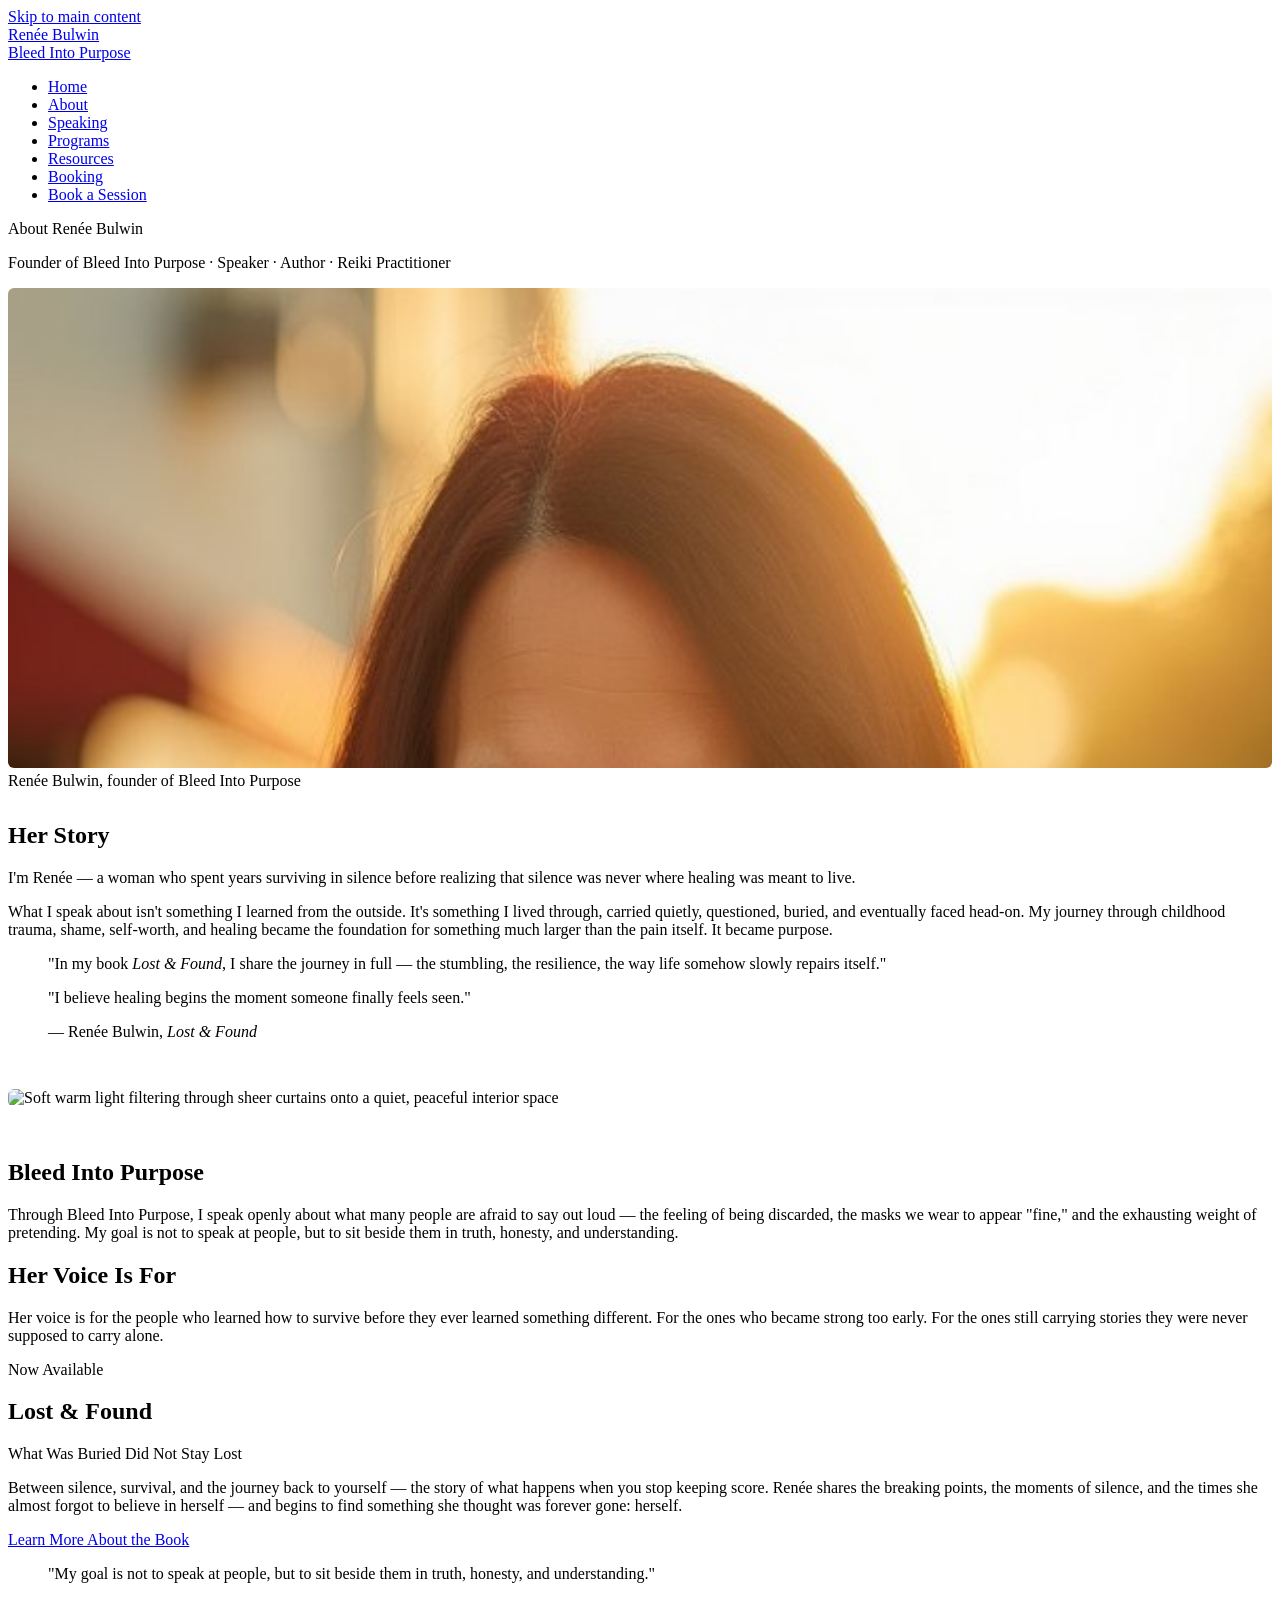
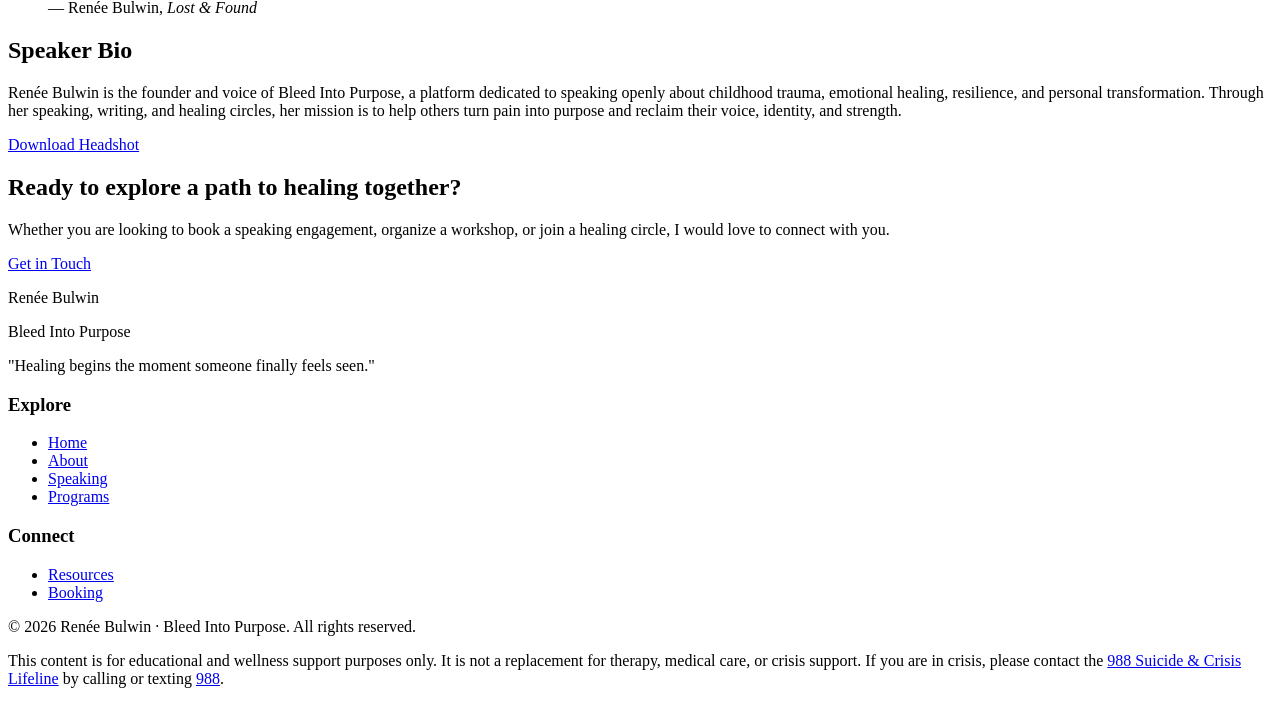
==== commit 2378d48a: "updated pages" ====
--- a/about.html
+++ b/about.html
@@ -1,159 +1,171 @@
 <!DOCTYPE html>
 <html lang="en">
 <head>
-  <meta charset="UTF-8" />
-  <meta name="viewport" content="width=device-width, initial-scale=1.0" />
-  <title>About Renee Bulwin | Bleed Into Purpose</title>
-  <meta name="description" content="About Renee Bulwin — Founder of Bleed Into Purpose, Speaker, Author, and Reiki Practitioner. Her story of healing and purpose." />
-  <link href="https://fonts.googleapis.com/css2?family=Cormorant+Garamond:ital,wght@0,300;0,400;0,500;1,300;1,400&family=Jost:wght@300;400;500&display=swap" rel="stylesheet" />
-  <link rel="stylesheet" href="styles.css" />
+  <meta charset="UTF-8">
+  <meta name="viewport" content="width=device-width, initial-scale=1.0">
+  <title>About Renée Bulwin | Bleed Into Purpose</title>
+  <meta name="description" content="About Renée Bulwin — Founder of Bleed Into Purpose, Speaker, Author, and Reiki Practitioner. Her story of healing and purpose.">
+  <meta name="author" content="Renée Bulwin">
+  <meta name="robots" content="index, follow">
+
+  <!-- Open Graph / Social -->
+  <meta property="og:type" content="profile">
+  <meta property="og:url" content="https://bleed-into-purpose.github.io/about.html">
+  <meta property="og:title" content="About Renée Bulwin | Bleed Into Purpose">
+  <meta property="og:description" content="Founder of Bleed Into Purpose, Speaker, Author, and Reiki Practitioner. Her story of healing and purpose.">
+  <meta property="og:image" content="https://bleed-into-purpose.github.io/images/renee-about.jpg">
+
+  <!-- Canonical -->
+  <link rel="canonical" href="https://bleed-into-purpose.github.io/about.html">
+
+  <!-- Structured data: Person -->
+  <script type="application/ld+json">
+  {
+    "@context": "https://schema.org",
+    "@type": "Person",
+    "name": "Renée Bulwin",
+    "jobTitle": "Speaker, Author, Reiki Practitioner",
+    "description": "Founder of Bleed Into Purpose. Trauma-informed speaker, author of Lost & Found, and Reiki practitioner.",
+    "url": "https://bleed-into-purpose.github.io/about.html",
+    "image": "https://bleed-into-purpose.github.io/images/renee-about.jpg",
+    "sameAs": []
+  }
+  </script>
+
+  <link rel="stylesheet" href="style.css">
 </head>
 <body>
 
   <a href="#main-content" class="skip-link">Skip to main content</a>
 
-  <header class="site-header" role="banner">
-    <nav class="site-nav" aria-label="Main navigation">
-      <a href="index.html" class="nav-brand" aria-label="Renee Bulwin — Bleed Into Purpose, go to home page">
-        <span class="name" aria-hidden="true">Renee Bulwin</span>
-        <span class="tagline" aria-hidden="true">Bleed Into Purpose</span>
+  <header role="banner">
+    <nav aria-label="Main navigation">
+      <a href="index.html" class="nav-logo" aria-label="Renée Bulwin – Bleed Into Purpose, home">
+        Renée Bulwin<br><span>Bleed Into Purpose</span>
       </a>
-      <button class="nav-toggle" aria-controls="nav-menu" aria-expanded="false" aria-label="Open navigation menu">
-        <span aria-hidden="true"></span>
-        <span aria-hidden="true"></span>
-        <span aria-hidden="true"></span>
-      </button>
+      <ul role="list">
+        <li><a href="index.html">Home</a></li>
+        <li><a href="about.html" aria-current="page">About</a></li>
+        <li><a href="speaking.html">Speaking</a></li>
+        <li><a href="programs.html">Programs</a></li>
+        <li><a href="resources.html">Resources</a></li>
+        <li><a href="booking.html">Booking</a></li>
+        <li><a href="booking.html" class="btn-nav">Book a Session</a></li>
+      </ul>
     </nav>
-    <div class="nav-menu" id="nav-menu" role="dialog" aria-modal="true" aria-label="Navigation menu">
-      <a href="index.html">Home</a>
-      <a href="about.html" aria-current="page">About</a>
-      <a href="speaking.html">Speaking</a>
-      <a href="programs.html">Programs</a>
-      <a href="resources.html">Resources</a>
-      <a href="booking.html">Booking</a>
-      <a href="booking.html" class="btn-menu">Book a Session</a>
-    </div>
   </header>
 
-  <main id="main-content" class="page-content">
+  <main id="main-content">
 
-    <section class="section-pad cream-bg fade-in" aria-labelledby="about-heading">
-      <span class="section-label">About Renee Bulwin</span>
-      <p style="font-size: 0.7rem; letter-spacing: 0.15em; text-transform: uppercase; color: var(--text-light); margin-bottom: 20px;">Founder of Bleed Into Purpose &middot; Speaker &middot; Author &middot; Reiki Practitioner</p>
+    <!-- Page intro -->
+    <section class="page-intro" aria-labelledby="about-page-heading">
+      <p class="eyebrow">About Renée Bulwin</p>
+      <p class="page-subtitle">Founder of Bleed Into Purpose · Speaker · Author · Reiki Practitioner</p>
+    </section>
 
-      <!-- Replace with real photo when available -->
-      <div class="photo-placeholder" style="height: 300px; border-radius: 4px; margin-bottom: 32px;" role="img" aria-label="Portrait of Renee Bulwin">[About photo — replace this div with: &lt;img src=&quot;images/renee-about.jpg&quot; alt=&quot;Portrait of Renee Bulwin, smiling, wearing earthy tones&quot; width=&quot;600&quot; height=&quot;300&quot; style=&quot;width:100%; height:300px; object-fit:cover; border-radius:4px;&quot;&gt;]</div>
+    <!-- Headshot portrait -->
+    <figure style="margin:0 0 2rem;">
+      <img
+        src="images/renee-about.jpg"
+        alt="Portrait of Renée Bulwin, founder of Bleed Into Purpose, smiling warmly"
+        width="600"
+        height="700"
+        style="width:100%; max-height:480px; object-fit:cover; object-position:center top; border-radius:6px;"
+        fetchpriority="high"
+      >
+      <figcaption class="sr-only">Renée Bulwin, founder of Bleed Into Purpose</figcaption>
+    </figure>
 
-      <h1 id="about-heading">Her Story</h1>
-      <p>I'm Renee — a woman who spent years surviving in silence before realizing that silence was never where healing was meant to live.</p>
+    <!-- Her story -->
+    <section aria-labelledby="story-heading">
+      <h1 id="story-heading">Her Story</h1>
+      <p>I'm Renée — a woman who spent years surviving in silence before realizing that silence was never where healing was meant to live.</p>
       <p>What I speak about isn't something I learned from the outside. It's something I lived through, carried quietly, questioned, buried, and eventually faced head-on. My journey through childhood trauma, shame, self-worth, and healing became the foundation for something much larger than the pain itself. It became purpose.</p>
+      <blockquote>
+        <p>"In my book <cite>Lost &amp; Found</cite>, I share the journey in full — the stumbling, the resilience, the way life somehow slowly repairs itself."</p>
+      </blockquote>
+      <blockquote>
+        <p>"I believe healing begins the moment someone finally feels seen."</p>
+        <footer>— Renée Bulwin, <cite>Lost &amp; Found</cite></footer>
+      </blockquote>
+    </section>
 
-      <blockquote>
-        "In my book Lost &amp; Found, I share the journey in full — the stumbling, the resilience, the way life somehow slowly repairs itself."
-      </blockquote>
+    <!-- AI image: soft light, healing -->
+    <img
+      src="images/about-warmth.jpg"
+      alt="Soft warm light filtering through sheer curtains onto a quiet, peaceful interior space"
+      width="1200"
+      height="260"
+      style="width:100%; max-height:260px; object-fit:cover; border-radius:6px; margin:2rem 0;"
+      loading="lazy"
+    >
 
-      <blockquote>
-        "I believe healing begins the moment someone finally feels seen."
-        <cite>— Renee Bulwin, Lost &amp; Found</cite>
-      </blockquote>
+    <!-- Bleed Into Purpose -->
+    <section aria-labelledby="bip-heading">
+      <h2 id="bip-heading">Bleed Into Purpose</h2>
+      <p>Through Bleed Into Purpose, I speak openly about what many people are afraid to say out loud — the feeling of being discarded, the masks we wear to appear "fine," and the exhausting weight of pretending. My goal is not to speak at people, but to sit beside them in truth, honesty, and understanding.</p>
+    </section>
 
-      <hr class="divider" aria-hidden="true" />
-
-      <h2>Bleed Into Purpose</h2>
-      <p>Through Bleed Into Purpose, I speak openly about what many people are afraid to say out loud — the feeling of being discarded, the masks we wear to appear "fine," and the exhausting weight of pretending. My goal is not to speak at people, but to sit beside them in truth, honesty, and understanding.</p>
-
-      <h2 style="font-size: 1.1rem; margin-top: 24px;">Her Voice Is For</h2>
+    <!-- Her voice is for -->
+    <section aria-labelledby="voice-heading">
+      <h2 id="voice-heading">Her Voice Is For</h2>
       <p>Her voice is for the people who learned how to survive before they ever learned something different. For the ones who became strong too early. For the ones still carrying stories they were never supposed to carry alone.</p>
     </section>
 
-    <section class="section-pad fade-in" id="book" aria-labelledby="book-heading">
-      <div style="display: inline-block; background: var(--sage); color: white; font-size: 0.65rem; letter-spacing: 0.15em; text-transform: uppercase; padding: 5px 12px; border-radius: 100px; margin-bottom: 12px;">Now Available</div>
+    <!-- Book -->
+    <section id="book" aria-labelledby="book-heading">
+      <p class="eyebrow">Now Available</p>
       <h2 id="book-heading">Lost &amp; Found</h2>
-      <p style="font-style: italic; font-family: 'Cormorant Garamond', serif; font-size: 1.05rem; color: var(--text);">What Was Buried Did Not Stay Lost</p>
-      <p style="margin-top: 12px;">Between silence, survival, and the journey back to yourself — the story of what happens when you stop keeping score. Renee shares the breaking points, the moments of silence, and the times she almost forgot to believe in herself — and begins to find something she thought was forever gone: herself.</p>
-      <a href="#" class="btn-outline" style="display: inline-flex; margin-top: 16px;" aria-label="Learn more about Lost and Found by Renee Bulwin">Learn More About the Book</a>
-    </section>
-
-    <section class="green-strip fade-in" aria-label="Quote from Renee Bulwin">
+      <p class="book-subtitle">What Was Buried Did Not Stay Lost</p>
+      <p>Between silence, survival, and the journey back to yourself — the story of what happens when you stop keeping score. Renée shares the breaking points, the moments of silence, and the times she almost forgot to believe in herself — and begins to find something she thought was forever gone: herself.</p>
+      <a href="#" aria-label="Learn more about Lost and Found by Renée Bulwin">Learn More About the Book</a>
       <blockquote>
-        "My goal is not to speak at people, but to sit beside them in truth, honesty, and understanding."
-        <cite>— Renee Bulwin, Lost &amp; Found</cite>
+        <p>"My goal is not to speak at people, but to sit beside them in truth, honesty, and understanding."</p>
+        <footer>— Renée Bulwin, <cite>Lost &amp; Found</cite></footer>
       </blockquote>
     </section>
 
-    <section class="section-pad cream-bg fade-in" aria-labelledby="bio-heading">
+    <!-- Speaker bio -->
+    <section aria-labelledby="bio-heading">
       <h2 id="bio-heading">Speaker Bio</h2>
-      <p>Renee Bulwin is the founder and voice of Bleed Into Purpose, a platform dedicated to speaking openly about childhood trauma, emotional healing, resilience, and personal transformation. Through her speaking, writing, and healing circles, her mission is to help others turn pain into purpose and reclaim their voice, identity, and strength.</p>
-      <a href="#" class="link-underline" aria-label="Download Renee Bulwin's headshot (opens download)">Download Headshot</a>
+      <p>Renée Bulwin is the founder and voice of Bleed Into Purpose, a platform dedicated to speaking openly about childhood trauma, emotional healing, resilience, and personal transformation. Through her speaking, writing, and healing circles, her mission is to help others turn pain into purpose and reclaim their voice, identity, and strength.</p>
+      <a href="images/renee-headshot-full.jpg" download="Renee-Bulwin-Headshot.jpg" aria-label="Download Renée Bulwin's official headshot (JPEG)">Download Headshot</a>
+    </section>
 
-      <hr class="divider" aria-hidden="true" />
-
-      <div style="text-align: center;">
-        <h2>Ready to explore a path to healing together?</h2>
-        <p>Whether you are looking to book a speaking engagement, organize a workshop, or join a healing circle, I would love to connect with you.</p>
-        <a href="booking.html" class="btn-primary" style="display: inline-flex; margin-top: 16px;">Get in Touch</a>
-      </div>
+    <!-- CTA -->
+    <section aria-labelledby="about-cta-heading">
+      <h2 id="about-cta-heading">Ready to explore a path to healing together?</h2>
+      <p>Whether you are looking to book a speaking engagement, organize a workshop, or join a healing circle, I would love to connect with you.</p>
+      <a href="booking.html" class="btn-primary">Get in Touch</a>
     </section>
 
   </main>
 
-  <footer class="site-footer" role="contentinfo">
+  <footer role="contentinfo">
     <div class="footer-brand">
-      <p class="name">Renee Bulwin</p>
-      <span class="tagline">Bleed Into Purpose</span>
-      <p class="quote">"Healing begins the moment someone finally feels seen."</p>
-      <p class="footer-email"><a href="mailto:yourname@example.com" aria-label="Email Renee Bulwin">yourname@example.com</a></p>
+      <p class="footer-name">Renée Bulwin</p>
+      <p class="footer-sub">Bleed Into Purpose</p>
+      <p class="footer-quote">"Healing begins the moment someone finally feels seen."</p>
     </div>
-    <nav class="footer-nav" aria-label="Footer navigation">
-      <div class="footer-nav-col">
-        <h2>Explore</h2>
-        <a href="index.html">Home</a>
-        <a href="about.html" aria-current="page">About</a>
-        <a href="speaking.html">Speaking</a>
-        <a href="programs.html">Programs</a>
-      </div>
-      <div class="footer-nav-col">
-        <h2>Connect</h2>
-        <a href="resources.html">Resources</a>
-        <a href="booking.html">Booking</a>
-      </div>
+    <nav aria-label="Footer navigation — Explore">
+      <h3>Explore</h3>
+      <ul role="list">
+        <li><a href="index.html">Home</a></li>
+        <li><a href="about.html">About</a></li>
+        <li><a href="speaking.html">Speaking</a></li>
+        <li><a href="programs.html">Programs</a></li>
+      </ul>
     </nav>
-    <div class="footer-bottom">
-      <p>&copy; 2026 Renee Bulwin &middot; Bleed Into Purpose. All rights reserved.</p>
-      <p class="footer-disclaimer">This content is for educational and wellness support purposes only. It is not a replacement for therapy, medical care, or crisis support. If you are in crisis, please contact the <a href="https://988lifeline.org" target="_blank" rel="noopener noreferrer">988 Suicide &amp; Crisis Lifeline</a> by calling or texting <a href="tel:988">988</a>.</p>
-    </div>
+    <nav aria-label="Footer navigation — Connect">
+      <h3>Connect</h3>
+      <ul role="list">
+        <li><a href="resources.html">Resources</a></li>
+        <li><a href="booking.html">Booking</a></li>
+      </ul>
+    </nav>
+    <p class="footer-legal">© 2026 Renée Bulwin · Bleed Into Purpose. All rights reserved.</p>
+    <p class="footer-disclaimer">This content is for educational and wellness support purposes only. It is not a replacement for therapy, medical care, or crisis support. If you are in crisis, please contact the <a href="https://988lifeline.org" rel="noopener noreferrer">988 Suicide &amp; Crisis Lifeline</a> by calling or texting <a href="tel:988">988</a>.</p>
   </footer>
 
-  <script>
-    const toggle = document.querySelector('.nav-toggle');
-    const menu = document.getElementById('nav-menu');
-    const menuLinks = menu.querySelectorAll('a');
-    toggle.addEventListener('click', () => {
-      const isOpen = menu.classList.toggle('open');
-      toggle.setAttribute('aria-expanded', isOpen);
-      toggle.setAttribute('aria-label', isOpen ? 'Close navigation menu' : 'Open navigation menu');
-      if (isOpen) menuLinks[0].focus();
-    });
-    menuLinks.forEach(link => {
-      link.addEventListener('click', () => {
-        menu.classList.remove('open');
-        toggle.setAttribute('aria-expanded', 'false');
-        toggle.setAttribute('aria-label', 'Open navigation menu');
-        toggle.focus();
-      });
-    });
-    document.addEventListener('keydown', e => {
-      if (e.key === 'Escape' && menu.classList.contains('open')) {
-        menu.classList.remove('open');
-        toggle.setAttribute('aria-expanded', 'false');
-        toggle.setAttribute('aria-label', 'Open navigation menu');
-        toggle.focus();
-      }
-    });
-    const observer = new IntersectionObserver(entries => {
-      entries.forEach(e => { if (e.isIntersecting) e.target.classList.add('visible'); });
-    }, { threshold: 0.1 });
-    document.querySelectorAll('.fade-in').forEach(el => observer.observe(el));
-  </script>
 </body>
 </html>
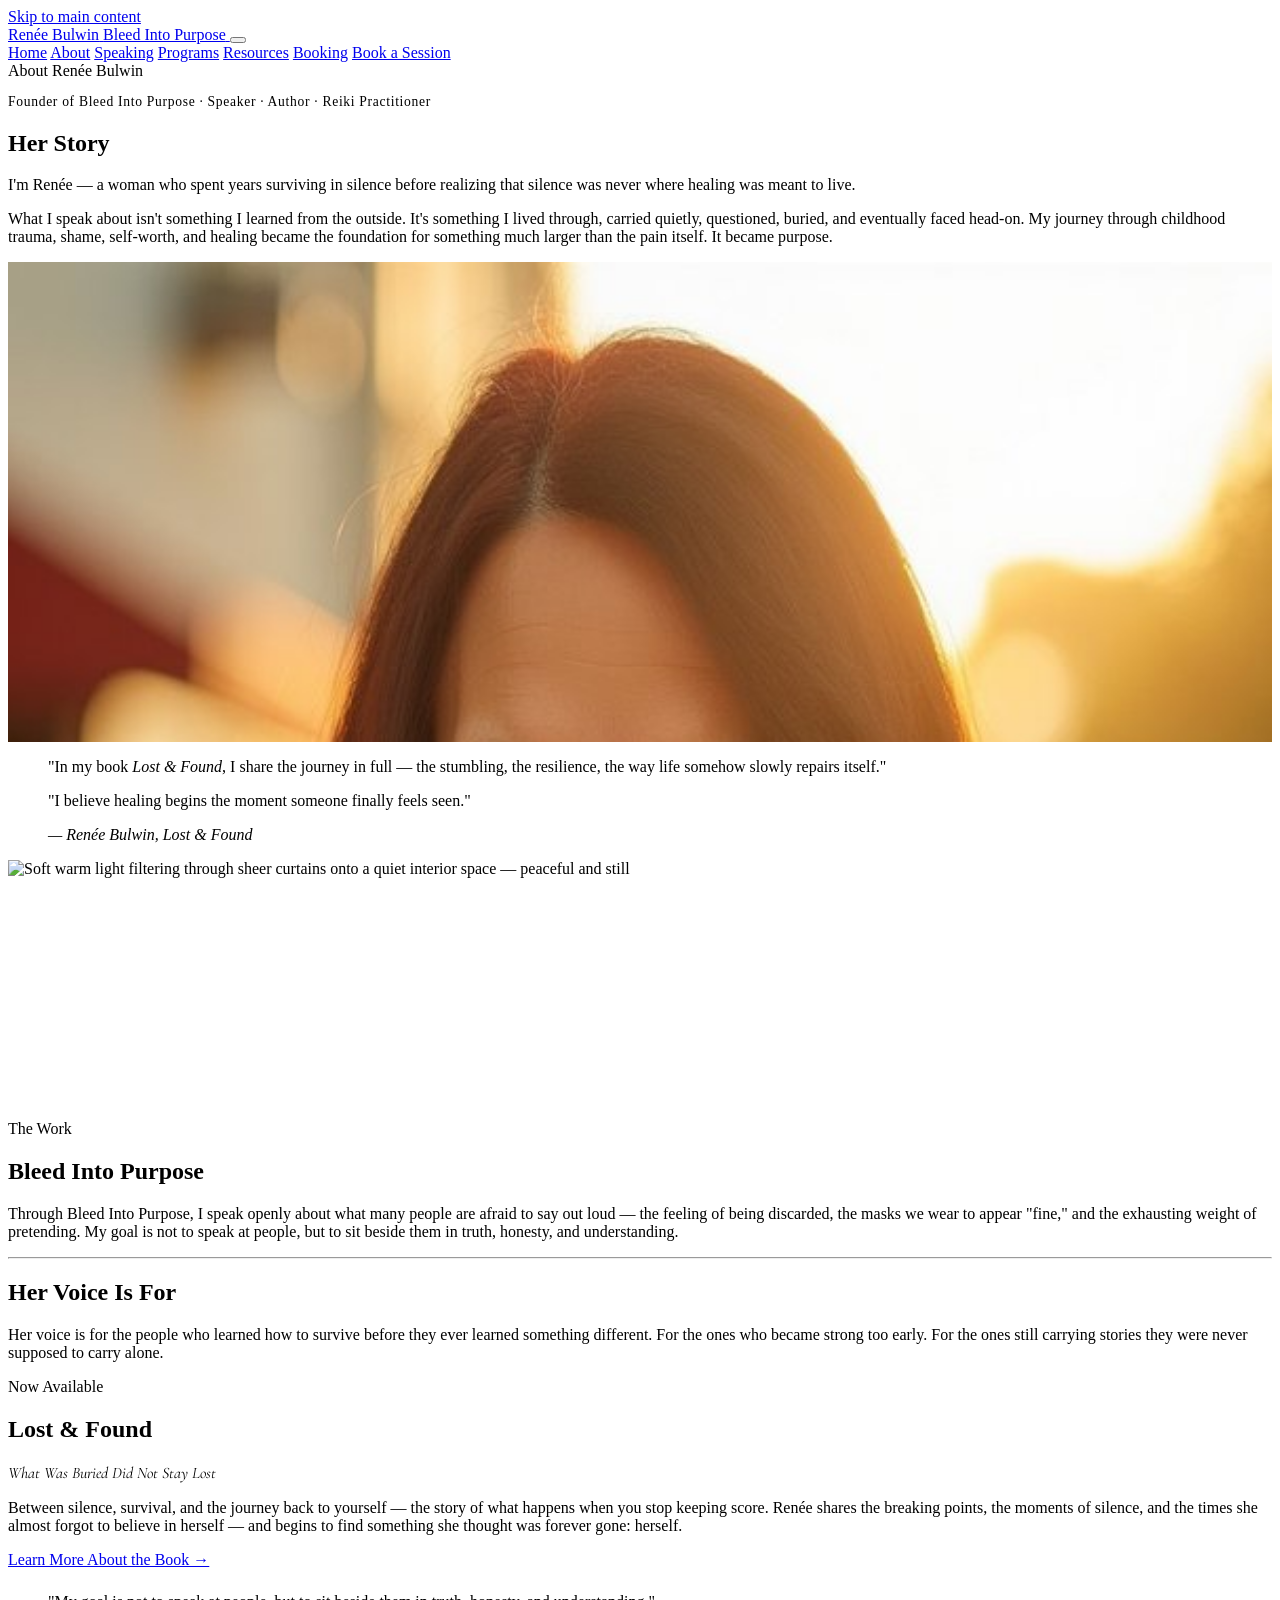
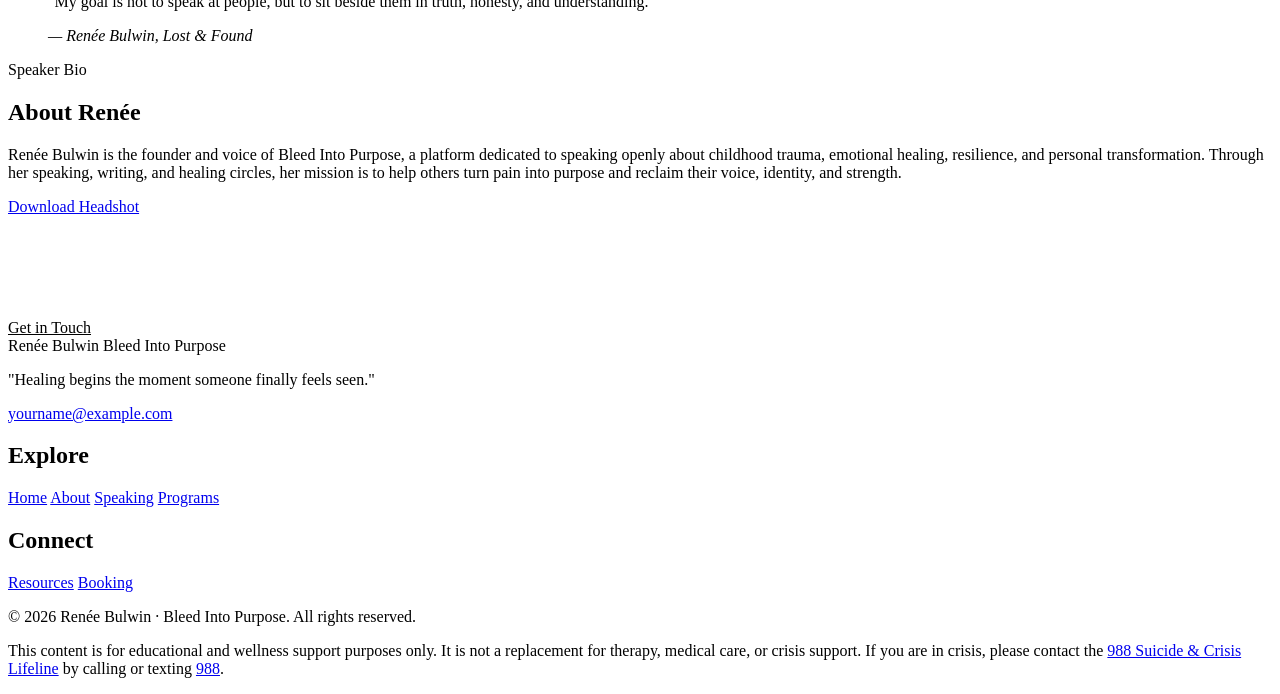
==== commit faf7894b: "Fixed site" ====
--- a/about.html
+++ b/about.html
@@ -7,18 +7,12 @@
   <meta name="description" content="About Renée Bulwin — Founder of Bleed Into Purpose, Speaker, Author, and Reiki Practitioner. Her story of healing and purpose.">
   <meta name="author" content="Renée Bulwin">
   <meta name="robots" content="index, follow">
-
-  <!-- Open Graph / Social -->
   <meta property="og:type" content="profile">
   <meta property="og:url" content="https://bleed-into-purpose.github.io/about.html">
   <meta property="og:title" content="About Renée Bulwin | Bleed Into Purpose">
   <meta property="og:description" content="Founder of Bleed Into Purpose, Speaker, Author, and Reiki Practitioner. Her story of healing and purpose.">
   <meta property="og:image" content="https://bleed-into-purpose.github.io/images/renee-about.jpg">
-
-  <!-- Canonical -->
   <link rel="canonical" href="https://bleed-into-purpose.github.io/about.html">
-
-  <!-- Structured data: Person -->
   <script type="application/ld+json">
   {
     "@context": "https://schema.org",
@@ -27,145 +21,166 @@
     "jobTitle": "Speaker, Author, Reiki Practitioner",
     "description": "Founder of Bleed Into Purpose. Trauma-informed speaker, author of Lost & Found, and Reiki practitioner.",
     "url": "https://bleed-into-purpose.github.io/about.html",
-    "image": "https://bleed-into-purpose.github.io/images/renee-about.jpg",
-    "sameAs": []
+    "image": "https://bleed-into-purpose.github.io/images/renee-about.jpg"
   }
   </script>
-
+  <link rel="preconnect" href="https://fonts.googleapis.com">
+  <link rel="preconnect" href="https://fonts.gstatic.com" crossorigin>
+  <link href="https://fonts.googleapis.com/css2?family=Cormorant+Garamond:ital,wght@0,300;0,400;0,500;1,300;1,400&family=Jost:wght@300;400;500&display=swap" rel="stylesheet">
   <link rel="stylesheet" href="style.css">
 </head>
 <body>
 
   <a href="#main-content" class="skip-link">Skip to main content</a>
 
-  <header role="banner">
-    <nav aria-label="Main navigation">
-      <a href="index.html" class="nav-logo" aria-label="Renée Bulwin – Bleed Into Purpose, home">
-        Renée Bulwin<br><span>Bleed Into Purpose</span>
+  <header class="site-header" role="banner">
+    <nav class="site-nav" aria-label="Main navigation">
+      <a href="index.html" class="nav-brand" aria-label="Renée Bulwin – Bleed Into Purpose, home">
+        <span class="name">Renée Bulwin</span>
+        <span class="tagline">Bleed Into Purpose</span>
       </a>
-      <ul role="list">
-        <li><a href="index.html">Home</a></li>
-        <li><a href="about.html" aria-current="page">About</a></li>
-        <li><a href="speaking.html">Speaking</a></li>
-        <li><a href="programs.html">Programs</a></li>
-        <li><a href="resources.html">Resources</a></li>
-        <li><a href="booking.html">Booking</a></li>
-        <li><a href="booking.html" class="btn-nav">Book a Session</a></li>
-      </ul>
+      <button class="nav-toggle" aria-expanded="false" aria-controls="nav-menu" aria-label="Open navigation menu">
+        <span></span><span></span><span></span>
+      </button>
+    </nav>
+    <nav id="nav-menu" class="nav-menu" aria-label="Site pages">
+      <a href="index.html">Home</a>
+      <a href="about.html" aria-current="page">About</a>
+      <a href="speaking.html">Speaking</a>
+      <a href="programs.html">Programs</a>
+      <a href="resources.html">Resources</a>
+      <a href="booking.html">Booking</a>
+      <a href="booking.html" class="btn-menu">Book a Session</a>
     </nav>
   </header>
 
-  <main id="main-content">
+  <div class="page-content">
+    <main id="main-content">
 
-    <!-- Page intro -->
-    <section class="page-intro" aria-labelledby="about-page-heading">
-      <p class="eyebrow">About Renée Bulwin</p>
-      <p class="page-subtitle">Founder of Bleed Into Purpose · Speaker · Author · Reiki Practitioner</p>
-    </section>
+      <!-- Intro -->
+      <section class="section-pad white-bg" aria-labelledby="about-heading">
+        <span class="section-label">About Renée Bulwin</span>
+        <p style="font-size:0.85rem; letter-spacing:0.05em; color:var(--text-light); margin-bottom:16px;">Founder of Bleed Into Purpose · Speaker · Author · Reiki Practitioner</p>
+        <h1 id="about-heading">Her Story</h1>
+        <p>I'm Renée — a woman who spent years surviving in silence before realizing that silence was never where healing was meant to live.</p>
+        <p>What I speak about isn't something I learned from the outside. It's something I lived through, carried quietly, questioned, buried, and eventually faced head-on. My journey through childhood trauma, shame, self-worth, and healing became the foundation for something much larger than the pain itself. It became purpose.</p>
+      </section>
 
-    <!-- Headshot portrait -->
-    <figure style="margin:0 0 2rem;">
+      <!-- Headshot portrait -->
       <img
         src="images/renee-about.jpg"
         alt="Portrait of Renée Bulwin, founder of Bleed Into Purpose, smiling warmly"
         width="600"
-        height="700"
-        style="width:100%; max-height:480px; object-fit:cover; object-position:center top; border-radius:6px;"
+        height="480"
+        style="width:100%; height:480px; object-fit:cover; object-position:center top; display:block;"
         fetchpriority="high"
       >
-      <figcaption class="sr-only">Renée Bulwin, founder of Bleed Into Purpose</figcaption>
-    </figure>
 
-    <!-- Her story -->
-    <section aria-labelledby="story-heading">
-      <h1 id="story-heading">Her Story</h1>
-      <p>I'm Renée — a woman who spent years surviving in silence before realizing that silence was never where healing was meant to live.</p>
-      <p>What I speak about isn't something I learned from the outside. It's something I lived through, carried quietly, questioned, buried, and eventually faced head-on. My journey through childhood trauma, shame, self-worth, and healing became the foundation for something much larger than the pain itself. It became purpose.</p>
-      <blockquote>
-        <p>"In my book <cite>Lost &amp; Found</cite>, I share the journey in full — the stumbling, the resilience, the way life somehow slowly repairs itself."</p>
-      </blockquote>
-      <blockquote>
-        <p>"I believe healing begins the moment someone finally feels seen."</p>
-        <footer>— Renée Bulwin, <cite>Lost &amp; Found</cite></footer>
-      </blockquote>
-    </section>
+      <!-- Quotes -->
+      <section class="section-pad cream-bg" aria-label="Quotes from Renée Bulwin">
+        <blockquote>
+          <p>"In my book <cite>Lost &amp; Found</cite>, I share the journey in full — the stumbling, the resilience, the way life somehow slowly repairs itself."</p>
+        </blockquote>
+        <blockquote>
+          <p>"I believe healing begins the moment someone finally feels seen."</p>
+          <cite>— Renée Bulwin, <em>Lost &amp; Found</em></cite>
+        </blockquote>
+      </section>
 
-    <!-- AI image: soft light, healing -->
-    <img
-      src="images/about-warmth.jpg"
-      alt="Soft warm light filtering through sheer curtains onto a quiet, peaceful interior space"
-      width="1200"
-      height="260"
-      style="width:100%; max-height:260px; object-fit:cover; border-radius:6px; margin:2rem 0;"
-      loading="lazy"
-    >
+      <!-- AI image -->
+      <img
+        src="images/about-warmth.jpg"
+        alt="Soft warm light filtering through sheer curtains onto a quiet interior space — peaceful and still"
+        width="1200"
+        height="260"
+        style="width:100%; height:260px; object-fit:cover; display:block;"
+        loading="lazy"
+      >
 
-    <!-- Bleed Into Purpose -->
-    <section aria-labelledby="bip-heading">
-      <h2 id="bip-heading">Bleed Into Purpose</h2>
-      <p>Through Bleed Into Purpose, I speak openly about what many people are afraid to say out loud — the feeling of being discarded, the masks we wear to appear "fine," and the exhausting weight of pretending. My goal is not to speak at people, but to sit beside them in truth, honesty, and understanding.</p>
-    </section>
+      <!-- Bleed Into Purpose -->
+      <section class="section-pad white-bg" aria-labelledby="bip-heading">
+        <span class="section-label">The Work</span>
+        <h2 id="bip-heading">Bleed Into Purpose</h2>
+        <p>Through Bleed Into Purpose, I speak openly about what many people are afraid to say out loud — the feeling of being discarded, the masks we wear to appear "fine," and the exhausting weight of pretending. My goal is not to speak at people, but to sit beside them in truth, honesty, and understanding.</p>
+        <hr class="divider">
+        <h2>Her Voice Is For</h2>
+        <p>Her voice is for the people who learned how to survive before they ever learned something different. For the ones who became strong too early. For the ones still carrying stories they were never supposed to carry alone.</p>
+      </section>
 
-    <!-- Her voice is for -->
-    <section aria-labelledby="voice-heading">
-      <h2 id="voice-heading">Her Voice Is For</h2>
-      <p>Her voice is for the people who learned how to survive before they ever learned something different. For the ones who became strong too early. For the ones still carrying stories they were never supposed to carry alone.</p>
-    </section>
+      <!-- Book -->
+      <section id="book" class="section-pad cream-bg" aria-labelledby="book-heading">
+        <span class="section-label">Now Available</span>
+        <h2 id="book-heading">Lost &amp; Found</h2>
+        <p style="font-family:'Cormorant Garamond',serif; font-style:italic; font-size:1rem; color:var(--text-light); margin-bottom:16px;">What Was Buried Did Not Stay Lost</p>
+        <p>Between silence, survival, and the journey back to yourself — the story of what happens when you stop keeping score. Renée shares the breaking points, the moments of silence, and the times she almost forgot to believe in herself — and begins to find something she thought was forever gone: herself.</p>
+        <a href="#" class="link-underline" aria-label="Learn more about Lost and Found by Renée Bulwin">Learn More About the Book →</a>
+        <blockquote style="margin-top:24px;">
+          <p>"My goal is not to speak at people, but to sit beside them in truth, honesty, and understanding."</p>
+          <cite>— Renée Bulwin, <em>Lost &amp; Found</em></cite>
+        </blockquote>
+      </section>
 
-    <!-- Book -->
-    <section id="book" aria-labelledby="book-heading">
-      <p class="eyebrow">Now Available</p>
-      <h2 id="book-heading">Lost &amp; Found</h2>
-      <p class="book-subtitle">What Was Buried Did Not Stay Lost</p>
-      <p>Between silence, survival, and the journey back to yourself — the story of what happens when you stop keeping score. Renée shares the breaking points, the moments of silence, and the times she almost forgot to believe in herself — and begins to find something she thought was forever gone: herself.</p>
-      <a href="#" aria-label="Learn more about Lost and Found by Renée Bulwin">Learn More About the Book</a>
-      <blockquote>
-        <p>"My goal is not to speak at people, but to sit beside them in truth, honesty, and understanding."</p>
-        <footer>— Renée Bulwin, <cite>Lost &amp; Found</cite></footer>
-      </blockquote>
-    </section>
+      <!-- Speaker bio -->
+      <section class="section-pad white-bg" aria-labelledby="bio-heading">
+        <span class="section-label">Speaker Bio</span>
+        <h2 id="bio-heading">About Renée</h2>
+        <p>Renée Bulwin is the founder and voice of Bleed Into Purpose, a platform dedicated to speaking openly about childhood trauma, emotional healing, resilience, and personal transformation. Through her speaking, writing, and healing circles, her mission is to help others turn pain into purpose and reclaim their voice, identity, and strength.</p>
+        <a href="images/renee-headshot-full.jpg" download="Renee-Bulwin-Headshot.jpg" class="btn-outline" style="margin-top:16px;" aria-label="Download Renée Bulwin's official headshot (JPEG)">Download Headshot</a>
+      </section>
 
-    <!-- Speaker bio -->
-    <section aria-labelledby="bio-heading">
-      <h2 id="bio-heading">Speaker Bio</h2>
-      <p>Renée Bulwin is the founder and voice of Bleed Into Purpose, a platform dedicated to speaking openly about childhood trauma, emotional healing, resilience, and personal transformation. Through her speaking, writing, and healing circles, her mission is to help others turn pain into purpose and reclaim their voice, identity, and strength.</p>
-      <a href="images/renee-headshot-full.jpg" download="Renee-Bulwin-Headshot.jpg" aria-label="Download Renée Bulwin's official headshot (JPEG)">Download Headshot</a>
-    </section>
+      <!-- CTA -->
+      <div class="green-strip" role="complementary" aria-label="Get in touch">
+        <h2 style="color:white; font-family:'Cormorant Garamond',serif; margin-bottom:12px;">Ready to explore a path to healing together?</h2>
+        <p style="color:rgba(255,255,255,0.85); margin-bottom:20px;">Whether you are looking to book a speaking engagement, organize a workshop, or join a healing circle, I would love to connect with you.</p>
+        <a href="booking.html" class="btn-primary" style="background:white; color:var(--sage);">Get in Touch</a>
+      </div>
 
-    <!-- CTA -->
-    <section aria-labelledby="about-cta-heading">
-      <h2 id="about-cta-heading">Ready to explore a path to healing together?</h2>
-      <p>Whether you are looking to book a speaking engagement, organize a workshop, or join a healing circle, I would love to connect with you.</p>
-      <a href="booking.html" class="btn-primary">Get in Touch</a>
-    </section>
+    </main>
 
-  </main>
+    <footer class="site-footer" role="contentinfo">
+      <div class="footer-brand">
+        <span class="name">Renée Bulwin</span>
+        <span class="tagline">Bleed Into Purpose</span>
+        <p class="quote">"Healing begins the moment someone finally feels seen."</p>
+      </div>
+      <p class="footer-email"><a href="mailto:yourname@example.com">yourname@example.com</a></p>
+      <div class="footer-nav">
+        <div class="footer-nav-col">
+          <h2>Explore</h2>
+          <a href="index.html">Home</a>
+          <a href="about.html">About</a>
+          <a href="speaking.html">Speaking</a>
+          <a href="programs.html">Programs</a>
+        </div>
+        <div class="footer-nav-col">
+          <h2>Connect</h2>
+          <a href="resources.html">Resources</a>
+          <a href="booking.html">Booking</a>
+        </div>
+      </div>
+      <div class="footer-bottom">
+        <p>© 2026 Renée Bulwin · Bleed Into Purpose. All rights reserved.</p>
+        <p class="footer-disclaimer">This content is for educational and wellness support purposes only. It is not a replacement for therapy, medical care, or crisis support. If you are in crisis, please contact the <a href="https://988lifeline.org" rel="noopener noreferrer">988 Suicide &amp; Crisis Lifeline</a> by calling or texting <a href="tel:988">988</a>.</p>
+      </div>
+    </footer>
+  </div>
 
-  <footer role="contentinfo">
-    <div class="footer-brand">
-      <p class="footer-name">Renée Bulwin</p>
-      <p class="footer-sub">Bleed Into Purpose</p>
-      <p class="footer-quote">"Healing begins the moment someone finally feels seen."</p>
-    </div>
-    <nav aria-label="Footer navigation — Explore">
-      <h3>Explore</h3>
-      <ul role="list">
-        <li><a href="index.html">Home</a></li>
-        <li><a href="about.html">About</a></li>
-        <li><a href="speaking.html">Speaking</a></li>
-        <li><a href="programs.html">Programs</a></li>
-      </ul>
-    </nav>
-    <nav aria-label="Footer navigation — Connect">
-      <h3>Connect</h3>
-      <ul role="list">
-        <li><a href="resources.html">Resources</a></li>
-        <li><a href="booking.html">Booking</a></li>
-      </ul>
-    </nav>
-    <p class="footer-legal">© 2026 Renée Bulwin · Bleed Into Purpose. All rights reserved.</p>
-    <p class="footer-disclaimer">This content is for educational and wellness support purposes only. It is not a replacement for therapy, medical care, or crisis support. If you are in crisis, please contact the <a href="https://988lifeline.org" rel="noopener noreferrer">988 Suicide &amp; Crisis Lifeline</a> by calling or texting <a href="tel:988">988</a>.</p>
-  </footer>
-
+  <script>
+    const toggle = document.querySelector('.nav-toggle');
+    const menu = document.querySelector('.nav-menu');
+    toggle.addEventListener('click', () => {
+      const expanded = toggle.getAttribute('aria-expanded') === 'true';
+      toggle.setAttribute('aria-expanded', String(!expanded));
+      menu.classList.toggle('open', !expanded);
+      document.body.style.overflow = !expanded ? 'hidden' : '';
+    });
+    menu.querySelectorAll('a').forEach(a => {
+      a.addEventListener('click', () => {
+        toggle.setAttribute('aria-expanded', 'false');
+        menu.classList.remove('open');
+        document.body.style.overflow = '';
+      });
+    });
+  </script>
 </body>
 </html>
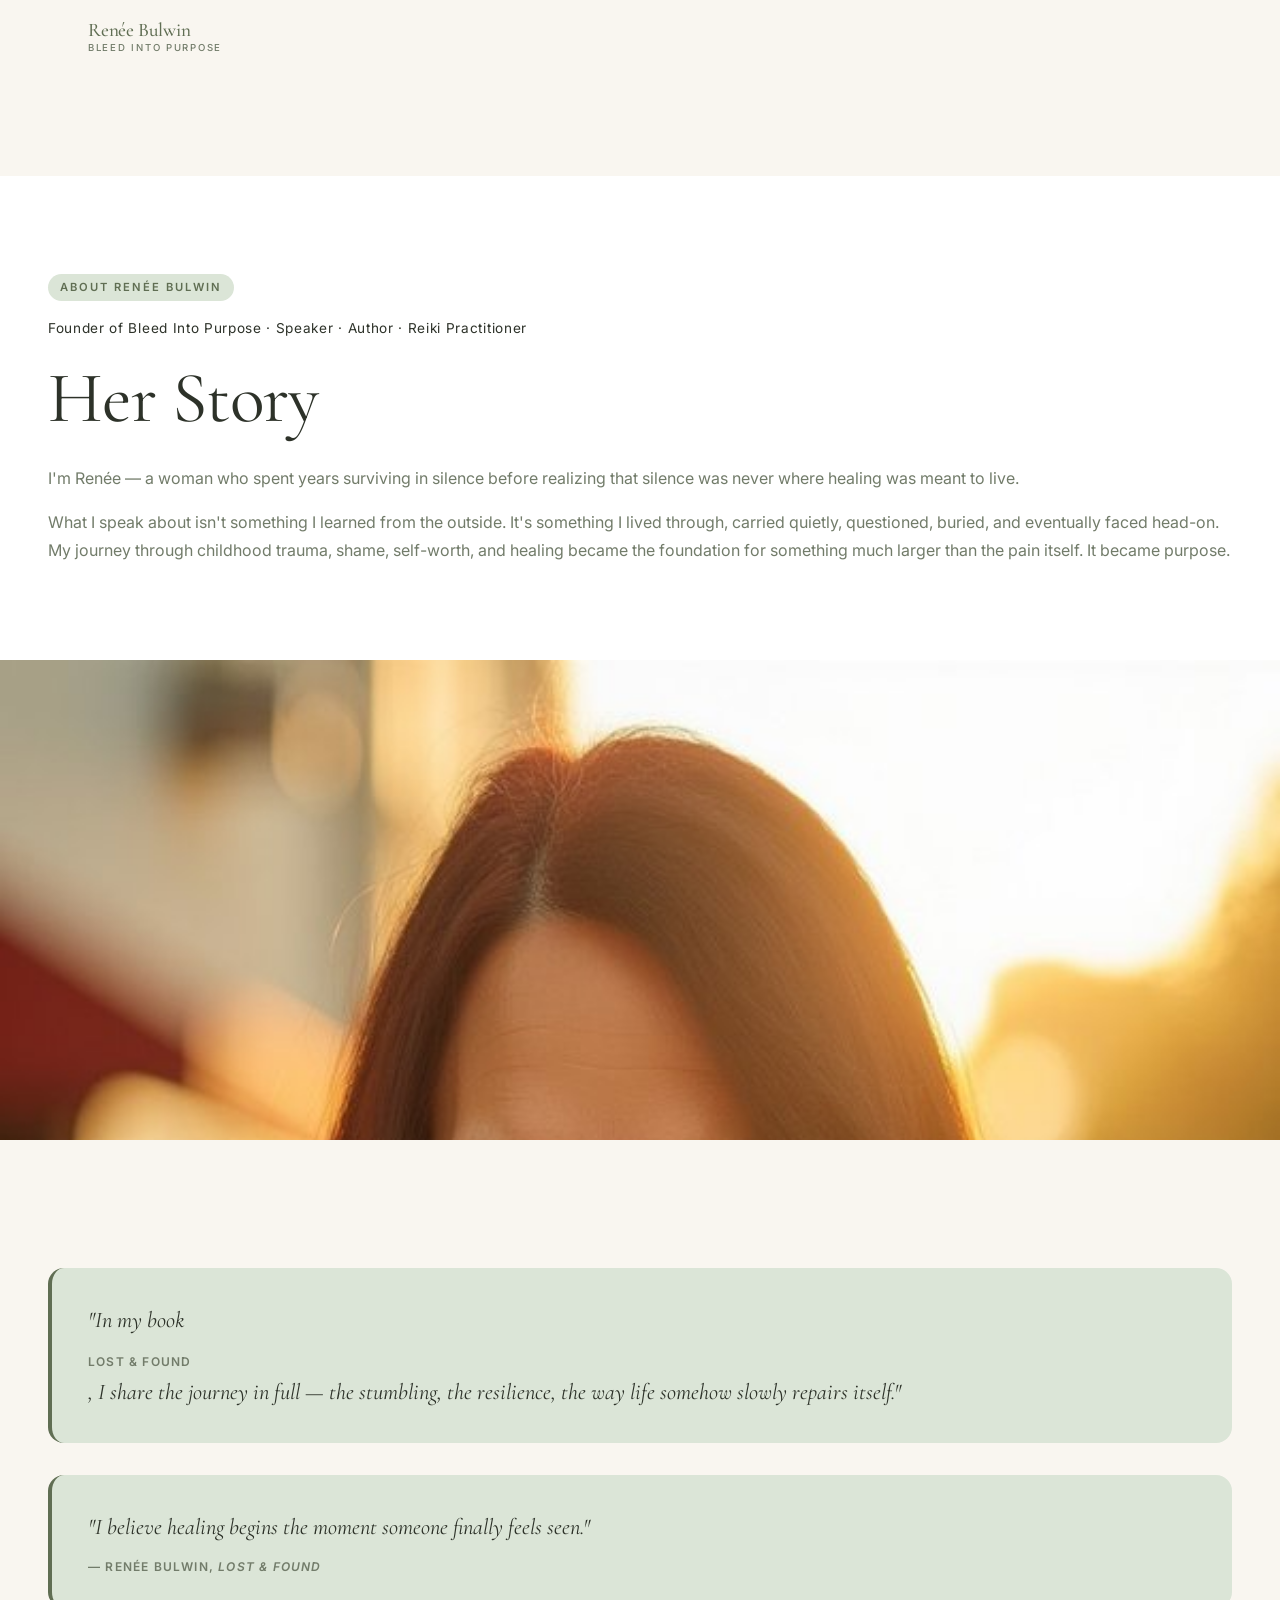
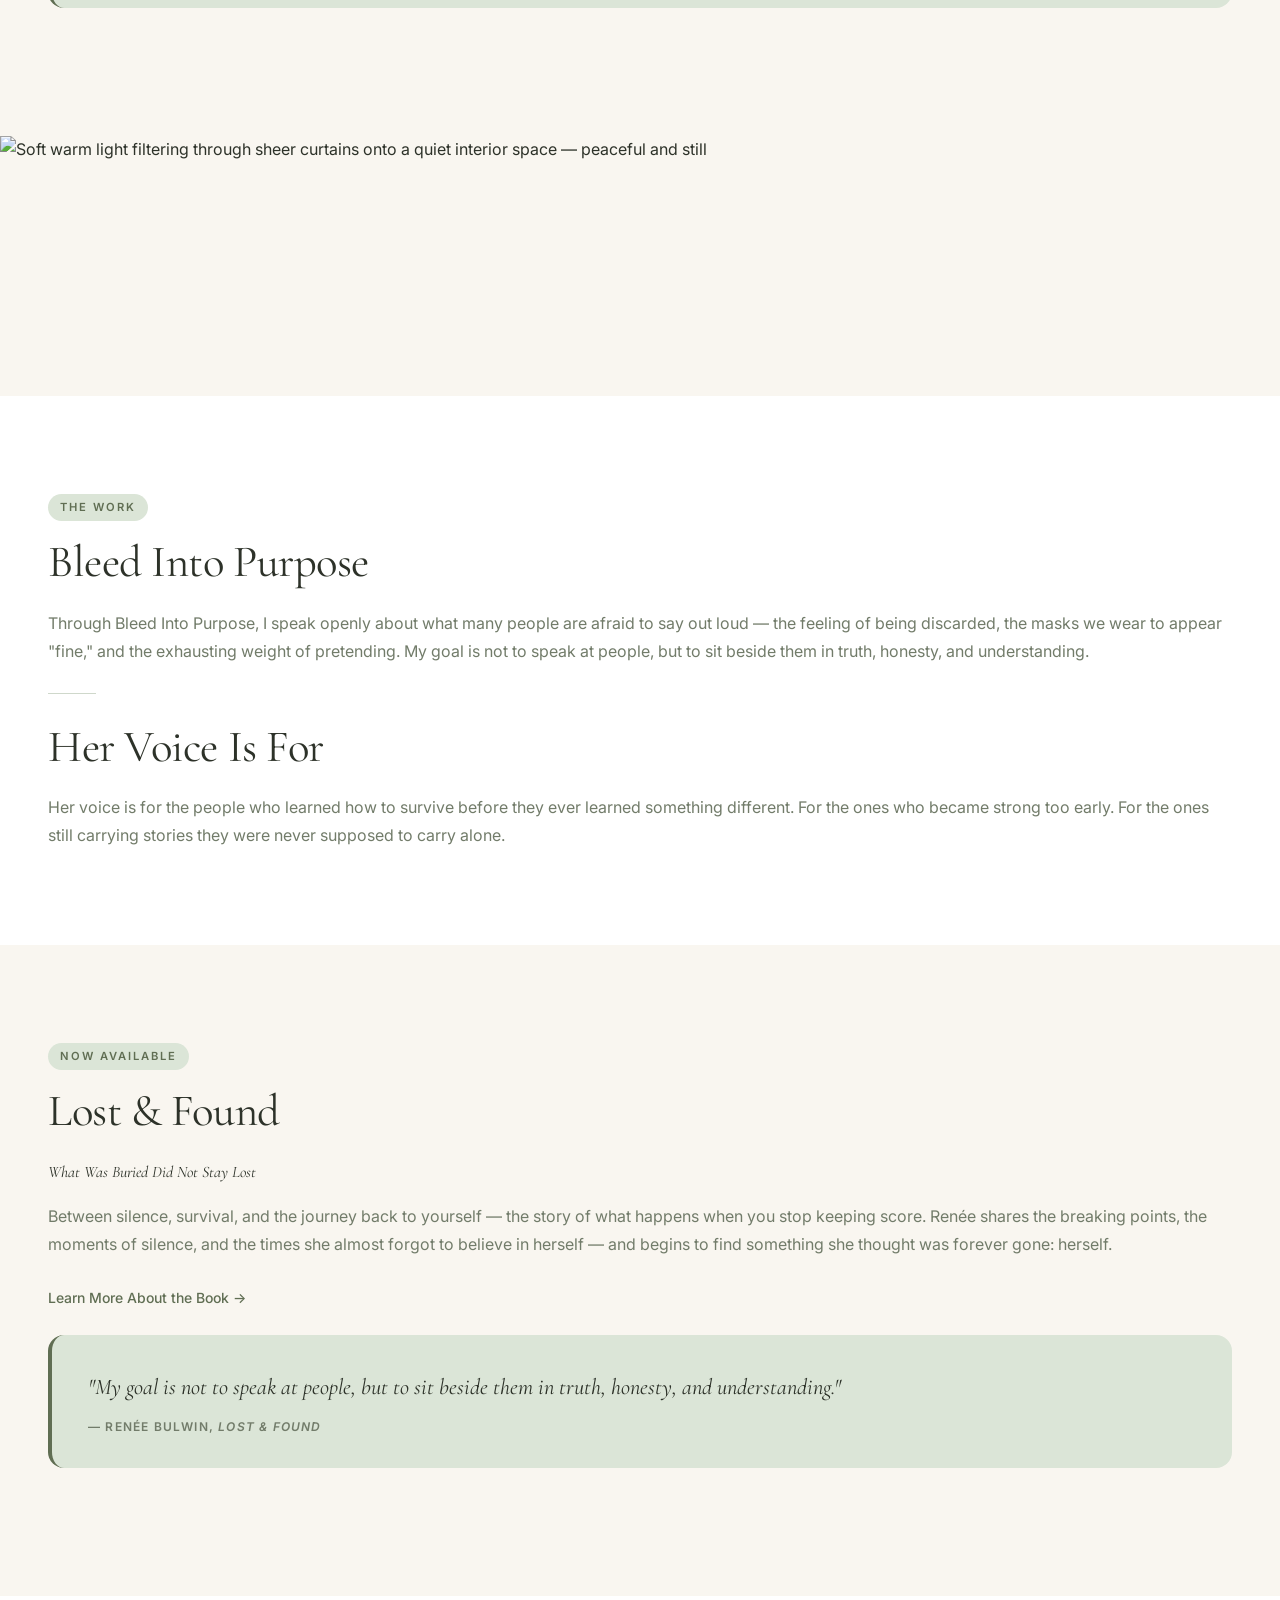
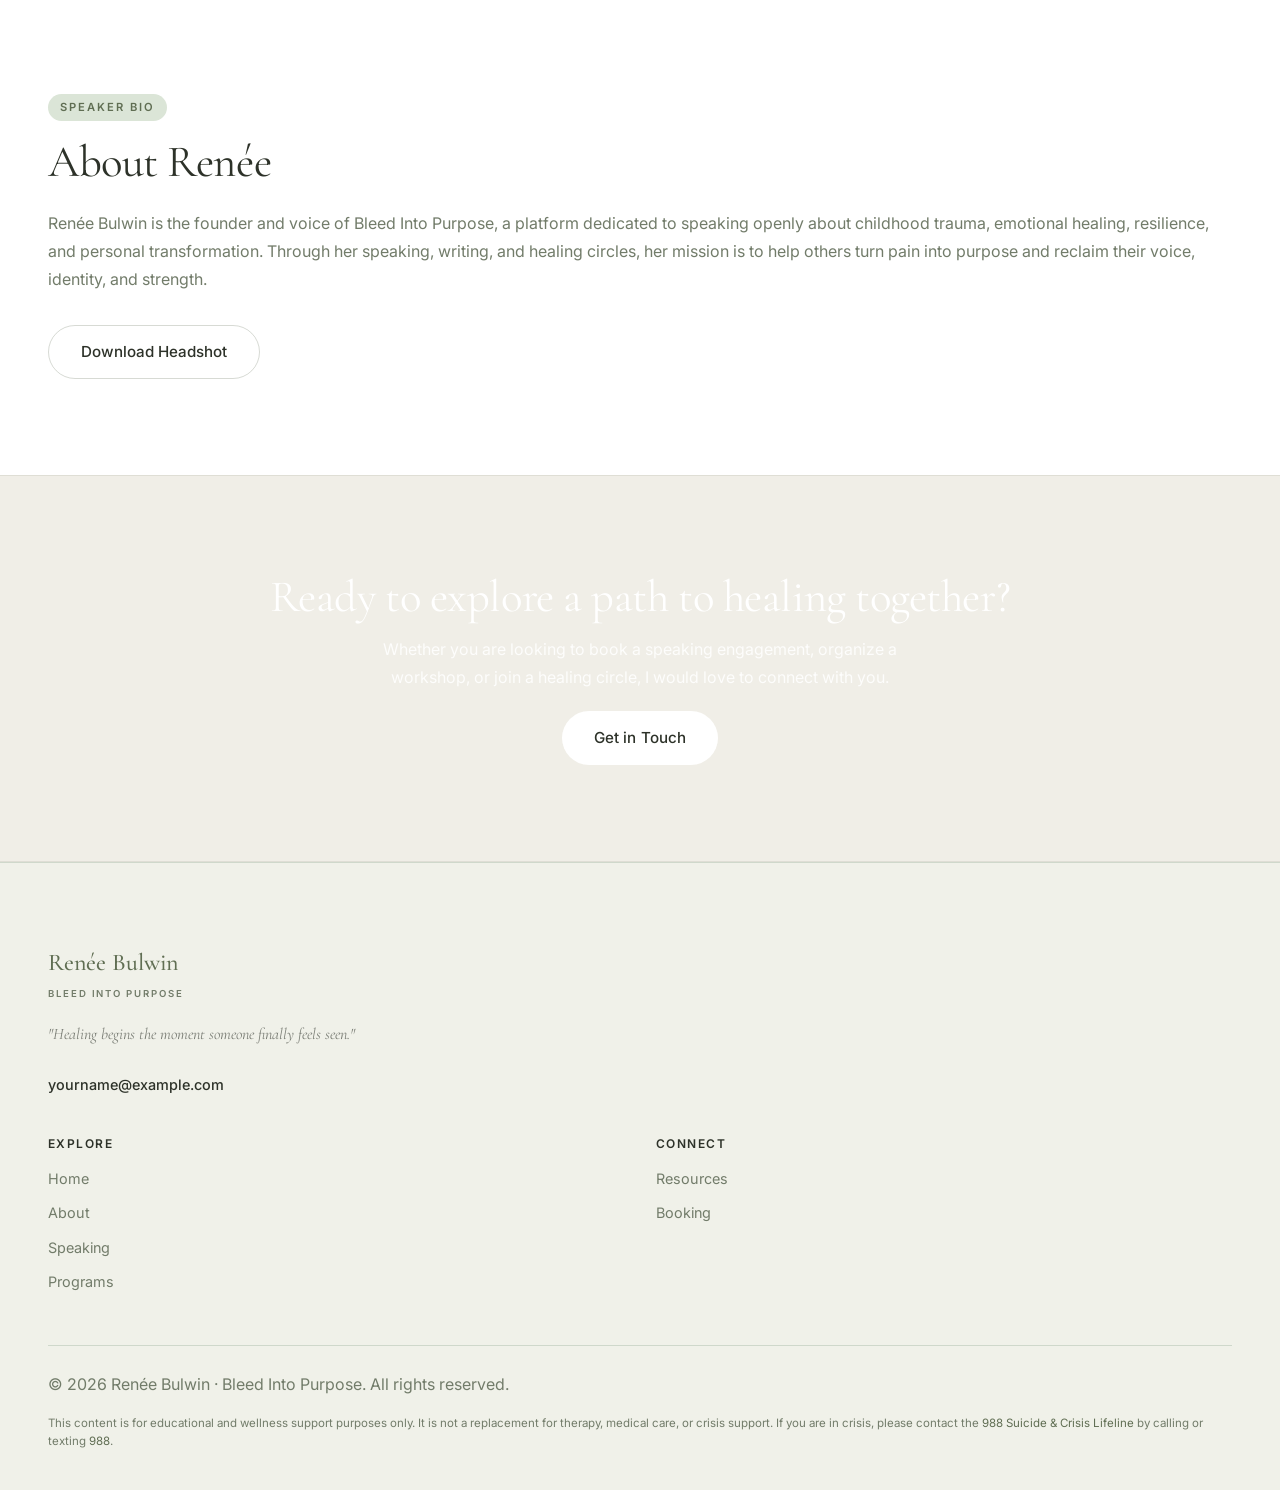
==== commit e070d419: "updated" ====
--- a/about.html
+++ b/about.html
@@ -166,21 +166,40 @@
   </div>
 
   <script>
+    // Transparent header → blur on scroll
+    const header = document.querySelector('header');
+    window.addEventListener('scroll', () => {
+      header.classList.toggle('scrolled', window.scrollY > 20);
+    }, { passive: true });
+
+    // Hamburger menu
     const toggle = document.querySelector('.nav-toggle');
     const menu = document.querySelector('.nav-menu');
-    toggle.addEventListener('click', () => {
-      const expanded = toggle.getAttribute('aria-expanded') === 'true';
-      toggle.setAttribute('aria-expanded', String(!expanded));
-      menu.classList.toggle('open', !expanded);
-      document.body.style.overflow = !expanded ? 'hidden' : '';
-    });
-    menu.querySelectorAll('a').forEach(a => {
-      a.addEventListener('click', () => {
-        toggle.setAttribute('aria-expanded', 'false');
-        menu.classList.remove('open');
-        document.body.style.overflow = '';
+    if (toggle && menu) {
+      toggle.addEventListener('click', () => {
+        const expanded = toggle.getAttribute('aria-expanded') === 'true';
+        toggle.setAttribute('aria-expanded', String(!expanded));
+        menu.classList.toggle('open', !expanded);
+        document.body.style.overflow = !expanded ? 'hidden' : '';
       });
-    });
+      menu.querySelectorAll('a').forEach(a => {
+        a.addEventListener('click', () => {
+          toggle.setAttribute('aria-expanded', 'false');
+          menu.classList.remove('open');
+          document.body.style.overflow = '';
+        });
+      });
+    }
+
+    // Fade in on scroll
+    const faders = document.querySelectorAll('.fade-in');
+    if (faders.length) {
+      const obs = new IntersectionObserver(entries => {
+        entries.forEach(e => { if (e.isIntersecting) { e.target.classList.add('visible'); obs.unobserve(e.target); } });
+      }, { threshold: 0.1 });
+      faders.forEach(f => obs.observe(f));
+    }
   </script>
 </body>
 </html>
+
--- a/style.css
+++ b/style.css
@@ -0,0 +1,909 @@
+/* ═══════════════════════════════════════════════
+   BLEED INTO PURPOSE — style.css
+   Aesthetic: replicates trauma-healing-hub.replit.app
+   Fonts: Cormorant Garamond (serif) + Inter (sans)
+   Palette: warm cream bg, sage green primary, soft muted tones
+═══════════════════════════════════════════════ */
+
+@import url('https://fonts.googleapis.com/css2?family=Cormorant+Garamond:ital,wght@0,300;0,400;0,500;0,600;1,300;1,400&family=Inter:wght@300;400;500;600&display=swap');
+
+/* ── TOKENS ── */
+:root {
+  /* Colours — direct HSL values matching the Replit palette */
+  --bg:            hsl(40, 43%, 96%);       /* warm cream */
+  --fg:            hsl(93, 10%, 18%);       /* near-black */
+  --primary:       hsl(93, 14%, 38%);       /* sage green */
+  --primary-fg:    hsl(40, 43%, 96%);       /* cream on sage */
+  --primary-hover: hsl(93, 14%, 30%);
+  --secondary:     hsl(100, 22%, 87%);      /* light sage tint */
+  --secondary-fg:  hsl(93, 14%, 38%);
+  --muted:         hsl(38, 30%, 85%);       /* warm tan */
+  --muted-fg:      hsl(93, 8%, 45%);        /* medium grey-green */
+  --accent:        hsl(27, 35%, 67%);       /* warm caramel */
+  --card:          hsl(0, 0%, 100%);
+  --card-fg:       hsl(93, 10%, 18%);
+  --border:        hsl(100, 14%, 82%);
+  --ring:          hsl(93, 14%, 38%);
+
+  /* Typography */
+  --font-serif: 'Cormorant Garamond', Georgia, serif;
+  --font-sans:  'Inter', system-ui, sans-serif;
+
+  /* Spacing */
+  --container: 1200px;
+  --px:   24px;
+  --px-md: 48px;
+
+  /* Radius */
+  --radius-sm:  6px;
+  --radius-md:  12px;
+  --radius-lg:  16px;
+  --radius-xl:  24px;
+  --radius-full: 9999px;
+
+  /* Shadows */
+  --shadow-sm: 0 1px 3px rgba(0,0,0,0.06), 0 1px 2px rgba(0,0,0,0.04);
+  --shadow-md: 0 4px 12px rgba(0,0,0,0.07), 0 2px 4px rgba(0,0,0,0.05);
+}
+
+/* ── RESET ── */
+*, *::before, *::after { margin: 0; padding: 0; box-sizing: border-box; }
+html { scroll-behavior: smooth; font-size: 16px; }
+
+body {
+  font-family: var(--font-sans);
+  background: var(--bg);
+  color: var(--fg);
+  font-weight: 400;
+  line-height: 1.7;
+  -webkit-font-smoothing: antialiased;
+}
+
+img { display: block; max-width: 100%; }
+a { color: var(--primary); text-decoration: none; }
+a:hover { color: var(--primary-hover); }
+
+/* ── SKIP LINK ── */
+.skip-link {
+  position: absolute;
+  top: -100%;
+  left: 0;
+  background: var(--primary);
+  color: white;
+  padding: 10px 20px;
+  font-size: 0.875rem;
+  font-weight: 500;
+  z-index: 9999;
+  text-decoration: none;
+  border-radius: 0 0 var(--radius-sm) 0;
+}
+.skip-link:focus { top: 0; }
+
+/* ── FOCUS ── */
+:focus-visible {
+  outline: 3px solid var(--ring);
+  outline-offset: 3px;
+  border-radius: 2px;
+}
+
+/* ── SCREEN READER ONLY ── */
+.sr-only {
+  position: absolute; width: 1px; height: 1px;
+  padding: 0; margin: -1px; overflow: hidden;
+  clip: rect(0,0,0,0); white-space: nowrap; border: 0;
+}
+
+/* ═══════════════════════════════════════
+   CONTAINER
+═══════════════════════════════════════ */
+.container {
+  width: 100%;
+  max-width: var(--container);
+  margin: 0 auto;
+  padding: 0 var(--px);
+}
+@media (min-width: 768px) {
+  .container { padding: 0 var(--px-md); }
+}
+
+/* ═══════════════════════════════════════
+   HEADER — transparent → blurred on scroll
+═══════════════════════════════════════ */
+header, .site-header {
+  position: fixed;
+  top: 0; left: 0; right: 0;
+  z-index: 100;
+  transition: background 0.3s, box-shadow 0.3s, padding 0.3s;
+  padding: 20px 0;
+}
+header.scrolled, .site-header.scrolled {
+  background: hsla(40, 43%, 96%, 0.85);
+  backdrop-filter: blur(12px);
+  -webkit-backdrop-filter: blur(12px);
+  box-shadow: var(--shadow-sm);
+  padding: 12px 0;
+}
+
+header > nav, .site-nav {
+  max-width: var(--container);
+  margin: 0 auto;
+  padding: 0 var(--px);
+  display: flex;
+  align-items: center;
+  justify-content: space-between;
+  gap: 24px;
+}
+@media (min-width: 768px) {
+  header > nav, .site-nav { padding: 0 var(--px-md); }
+}
+
+/* Brand */
+.nav-brand, .nav-logo {
+  display: flex;
+  flex-direction: column;
+  line-height: 1.1;
+  text-decoration: none;
+  color: var(--primary);
+}
+.nav-brand .name,
+.nav-logo {
+  font-family: var(--font-serif);
+  font-size: 1.2rem;
+  font-weight: 500;
+  color: var(--primary);
+  letter-spacing: -0.01em;
+}
+.nav-brand .tagline,
+.nav-logo span {
+  font-family: var(--font-sans);
+  font-size: 0.6rem;
+  font-weight: 500;
+  letter-spacing: 0.18em;
+  text-transform: uppercase;
+  color: var(--muted-fg);
+  margin-top: 2px;
+}
+
+/* Hide desktop nav links on mobile */
+header > nav > ul,
+.site-nav > ul { display: none; }
+
+/* Hamburger */
+.nav-toggle {
+  background: none;
+  border: none;
+  cursor: pointer;
+  padding: 8px;
+  display: flex;
+  flex-direction: column;
+  gap: 5px;
+  min-width: 44px;
+  min-height: 44px;
+  align-items: center;
+  justify-content: center;
+  border-radius: var(--radius-sm);
+}
+.nav-toggle span {
+  display: block;
+  width: 22px;
+  height: 2px;
+  background: var(--fg);
+  border-radius: 2px;
+  transition: transform 0.3s, opacity 0.3s;
+}
+.nav-toggle[aria-expanded="true"] span:nth-child(1) { transform: translateY(7px) rotate(45deg); }
+.nav-toggle[aria-expanded="true"] span:nth-child(2) { opacity: 0; }
+.nav-toggle[aria-expanded="true"] span:nth-child(3) { transform: translateY(-7px) rotate(-45deg); }
+.nav-toggle:hover { background: var(--secondary); }
+
+/* .btn-nav (first-pass HTML) — pill CTA in nav */
+.btn-nav {
+  display: none; /* shown on desktop via override below */
+  background: var(--primary);
+  color: white;
+  padding: 10px 24px;
+  border-radius: var(--radius-full);
+  font-size: 0.875rem;
+  font-weight: 500;
+  text-decoration: none;
+  min-height: 44px;
+  align-items: center;
+  transition: background 0.2s;
+}
+.btn-nav:hover { background: var(--primary-hover); color: white; }
+
+/* Mobile nav overlay */
+.nav-menu {
+  display: none;
+  position: fixed;
+  inset: 0;
+  background: var(--bg);
+  z-index: 99;
+  flex-direction: column;
+  align-items: center;
+  justify-content: center;
+  gap: 32px;
+  padding: 80px 24px 40px;
+}
+.nav-menu.open { display: flex; }
+.nav-menu a {
+  font-family: var(--font-serif);
+  font-size: 2rem;
+  font-weight: 400;
+  color: var(--muted-fg);
+  text-decoration: none;
+  letter-spacing: -0.01em;
+  transition: color 0.2s;
+}
+.nav-menu a:hover,
+.nav-menu a[aria-current="page"] { color: var(--primary); }
+.nav-menu .btn-menu {
+  margin-top: 8px;
+  background: var(--primary);
+  color: white;
+  padding: 16px 40px;
+  border-radius: var(--radius-full);
+  font-family: var(--font-sans);
+  font-size: 1rem;
+  font-weight: 500;
+  text-decoration: none;
+  display: inline-flex;
+  align-items: center;
+  transition: background 0.2s;
+}
+.nav-menu .btn-menu:hover { background: var(--primary-hover); color: white; }
+
+/* Page offset for fixed header */
+.page-content { padding-top: 88px; }
+main { padding-top: 88px; }
+
+/* ═══════════════════════════════════════
+   TYPOGRAPHY
+═══════════════════════════════════════ */
+h1, h2, h3, h4, h5, h6 {
+  font-family: var(--font-serif);
+  color: var(--fg);
+  line-height: 1.15;
+  letter-spacing: -0.01em;
+}
+h1 { font-size: clamp(2.4rem, 6vw, 4.5rem); font-weight: 400; margin-bottom: 24px; }
+h2 { font-size: clamp(1.8rem, 4vw, 2.8rem); font-weight: 400; margin-bottom: 20px; }
+h3 { font-size: clamp(1.2rem, 2.5vw, 1.6rem); font-weight: 500; margin-bottom: 12px; }
+
+p { font-size: 1rem; color: var(--muted-fg); margin-bottom: 16px; line-height: 1.75; }
+p:last-child { margin-bottom: 0; }
+
+/* ═══════════════════════════════════════
+   BUTTONS
+═══════════════════════════════════════ */
+.btn-primary {
+  display: inline-flex;
+  align-items: center;
+  justify-content: center;
+  background: var(--primary);
+  color: white;
+  padding: 14px 32px;
+  border-radius: var(--radius-full);
+  font-family: var(--font-sans);
+  font-size: 0.95rem;
+  font-weight: 500;
+  text-decoration: none;
+  border: none;
+  cursor: pointer;
+  min-height: 48px;
+  transition: background 0.2s, transform 0.1s;
+  letter-spacing: 0.01em;
+}
+.btn-primary:hover { background: var(--primary-hover); color: white; }
+.btn-primary:active { transform: scale(0.98); }
+
+.btn-secondary, .btn-outline {
+  display: inline-flex;
+  align-items: center;
+  justify-content: center;
+  background: transparent;
+  color: var(--fg);
+  padding: 13px 32px;
+  border-radius: var(--radius-full);
+  font-family: var(--font-sans);
+  font-size: 0.95rem;
+  font-weight: 500;
+  text-decoration: none;
+  border: 1.5px solid hsla(93, 14%, 38%, 0.25);
+  cursor: pointer;
+  min-height: 48px;
+  transition: background 0.2s, border-color 0.2s;
+}
+.btn-secondary:hover, .btn-outline:hover {
+  background: var(--secondary);
+  border-color: var(--border);
+  color: var(--fg);
+}
+
+.link-arrow {
+  display: inline-flex;
+  align-items: center;
+  gap: 6px;
+  font-size: 0.875rem;
+  font-weight: 500;
+  color: var(--primary);
+  text-decoration: none;
+  margin-top: 16px;
+  transition: gap 0.2s;
+}
+.link-arrow:hover { gap: 10px; color: var(--primary-hover); }
+.link-arrow::after { content: '→'; }
+
+/* legacy link-underline class */
+.link-underline {
+  display: inline-flex;
+  align-items: center;
+  gap: 6px;
+  font-size: 0.875rem;
+  font-weight: 500;
+  color: var(--primary);
+  text-decoration: none;
+  margin-top: 12px;
+  transition: gap 0.2s;
+}
+.link-underline:hover { gap: 10px; color: var(--primary-hover); }
+
+/* ═══════════════════════════════════════
+   UTILITIES
+═══════════════════════════════════════ */
+.section-label, .eyebrow {
+  display: inline-block;
+  font-family: var(--font-sans);
+  font-size: 0.7rem;
+  font-weight: 600;
+  letter-spacing: 0.18em;
+  text-transform: uppercase;
+  color: var(--primary);
+  background: var(--secondary);
+  padding: 4px 12px;
+  border-radius: var(--radius-full);
+  margin-bottom: 16px;
+}
+
+.divider {
+  width: 48px;
+  height: 1px;
+  background: var(--border);
+  margin: 28px 0;
+  border: none;
+}
+
+/* ═══════════════════════════════════════
+   SECTIONS — base padding
+═══════════════════════════════════════ */
+.section-pad {
+  padding: 80px var(--px);
+}
+@media (min-width: 768px) {
+  .section-pad { padding: 96px var(--px-md); }
+}
+
+.cream-bg  { background: var(--bg); }
+.white-bg  { background: var(--card); }
+.muted-bg  { background: var(--secondary); }
+
+/* Bare <section> tags inside main — alternating bg */
+main > section {
+  padding: 72px var(--px);
+}
+@media (min-width: 768px) {
+  main > section { padding: 96px var(--px-md); }
+}
+
+/* ═══════════════════════════════════════
+   HERO — full-bleed with overlay
+   Covers both .hero wrapper and bare sections
+═══════════════════════════════════════ */
+.hero, section.hero {
+  position: relative;
+  min-height: 90vh;
+  display: flex;
+  align-items: center;
+  justify-content: center;
+  overflow: hidden;
+  padding: 120px var(--px) 80px;
+  text-align: center;
+  background: var(--bg);
+}
+
+/* When there's a hero image */
+.hero-image {
+  position: absolute;
+  inset: 0;
+  z-index: 0;
+}
+.hero-image img {
+  width: 100%;
+  height: 100%;
+  object-fit: cover;
+  object-position: center top;
+}
+.hero-image::after {
+  content: '';
+  position: absolute;
+  inset: 0;
+  background: hsla(40, 43%, 96%, 0.65);
+  backdrop-filter: blur(2px);
+}
+
+.hero-text {
+  position: relative;
+  z-index: 1;
+  max-width: 760px;
+  margin: 0 auto;
+}
+.hero-text h1 { color: var(--fg); }
+.hero-text p  { font-size: 1.1rem; color: var(--muted-fg); max-width: 560px; margin: 0 auto 32px; }
+
+.hero-cta {
+  display: flex;
+  flex-wrap: wrap;
+  gap: 12px;
+  justify-content: center;
+  margin-top: 32px;
+}
+
+/* Hero photo strip (below text hero on index) */
+.hero + img,
+.hero-photo {
+  width: 100%;
+  max-height: 420px;
+  object-fit: cover;
+  object-position: center top;
+  display: block;
+}
+
+/* ═══════════════════════════════════════
+   TAGLINE PILL (Replit-style hero badge)
+═══════════════════════════════════════ */
+.hero-pill {
+  display: inline-block;
+  background: var(--secondary);
+  color: var(--secondary-fg);
+  font-size: 0.85rem;
+  font-weight: 500;
+  padding: 6px 16px;
+  border-radius: var(--radius-full);
+  margin-bottom: 24px;
+  letter-spacing: 0.02em;
+}
+
+/* ═══════════════════════════════════════
+   OFFERING GRID
+═══════════════════════════════════════ */
+.offering-grid {
+  display: grid;
+  grid-template-columns: 1fr;
+  gap: 24px;
+  margin-top: 40px;
+}
+@media (min-width: 768px) {
+  .offering-grid { grid-template-columns: repeat(3, 1fr); }
+}
+.offering-grid article {
+  background: var(--card);
+  border: 1px solid var(--border);
+  border-radius: var(--radius-xl);
+  padding: 32px;
+  transition: box-shadow 0.2s;
+}
+.offering-grid article:hover { box-shadow: var(--shadow-md); }
+
+/* ═══════════════════════════════════════
+   PROGRAM CARDS
+═══════════════════════════════════════ */
+.program-card {
+  background: var(--card);
+  border: 1px solid var(--border);
+  border-radius: var(--radius-xl);
+  padding: 32px;
+  margin-bottom: 20px;
+  transition: box-shadow 0.2s;
+}
+.program-card:hover { box-shadow: var(--shadow-md); }
+
+.program-tag {
+  display: inline-block;
+  font-size: 0.65rem;
+  font-weight: 600;
+  letter-spacing: 0.15em;
+  text-transform: uppercase;
+  color: var(--primary);
+  margin-bottom: 12px;
+}
+.program-ideal {
+  background: hsla(100, 22%, 87%, 0.4);
+  border-radius: var(--radius-md);
+  padding: 14px 16px;
+  margin-top: 16px;
+  font-size: 0.9rem;
+  color: var(--fg);
+}
+.program-ideal strong {
+  display: block;
+  font-size: 0.65rem;
+  font-weight: 600;
+  letter-spacing: 0.12em;
+  text-transform: uppercase;
+  color: var(--primary);
+  margin-bottom: 4px;
+}
+
+/* ═══════════════════════════════════════
+   TALK CARDS (speaking page)
+═══════════════════════════════════════ */
+.talk-card {
+  background: var(--card);
+  border: 1px solid var(--border);
+  border-radius: var(--radius-xl);
+  padding: 28px 32px;
+  margin-bottom: 16px;
+  transition: box-shadow 0.2s;
+}
+.talk-card:hover { box-shadow: var(--shadow-sm); }
+
+.talk-number {
+  font-family: var(--font-serif);
+  font-size: 1.8rem;
+  font-weight: 300;
+  color: var(--border);
+  line-height: 1;
+  margin-bottom: 8px;
+}
+
+/* ═══════════════════════════════════════
+   AUDIENCE LIST
+═══════════════════════════════════════ */
+.audience-list {
+  list-style: none;
+  display: flex;
+  flex-direction: column;
+  gap: 10px;
+}
+.audience-list li {
+  display: flex;
+  align-items: flex-start;
+  gap: 12px;
+  font-size: 1rem;
+  color: var(--muted-fg);
+  padding: 10px 14px;
+  background: var(--card);
+  border: 1px solid var(--border);
+  border-radius: var(--radius-md);
+}
+.audience-list li::before {
+  content: '';
+  width: 6px;
+  height: 6px;
+  border-radius: 50%;
+  background: var(--primary);
+  margin-top: 8px;
+  flex-shrink: 0;
+}
+
+/* ═══════════════════════════════════════
+   BLOCKQUOTE
+═══════════════════════════════════════ */
+blockquote {
+  font-family: var(--font-serif);
+  font-size: 1.4rem;
+  font-style: italic;
+  color: var(--fg);
+  line-height: 1.5;
+  padding: 32px 36px;
+  background: var(--secondary);
+  border-radius: var(--radius-lg);
+  border-left: 4px solid var(--primary);
+  margin: 32px 0;
+  position: relative;
+}
+blockquote p { color: var(--fg); font-size: inherit; margin-bottom: 12px; font-family: var(--font-serif); font-style: italic; }
+blockquote footer, blockquote cite {
+  display: block;
+  font-family: var(--font-sans);
+  font-size: 0.75rem;
+  font-style: normal;
+  font-weight: 600;
+  letter-spacing: 0.1em;
+  text-transform: uppercase;
+  color: var(--muted-fg);
+  margin-top: 12px;
+}
+
+/* ═══════════════════════════════════════
+   GREEN STRIP / CTA BAND
+   Replit uses bg-primary/5 with border-y — subtle sage tint
+═══════════════════════════════════════ */
+.green-strip {
+  background: hsla(93, 14%, 38%, 0.06);
+  border-top: 1px solid hsla(93, 14%, 38%, 0.12);
+  border-bottom: 1px solid hsla(93, 14%, 38%, 0.12);
+  padding: 80px var(--px);
+  text-align: center;
+}
+@media (min-width: 768px) { .green-strip { padding: 96px var(--px-md); } }
+
+.green-strip h2 { color: var(--fg); margin-bottom: 16px; }
+.green-strip p  { color: var(--muted-fg); max-width: 560px; margin: 0 auto 32px; }
+
+.green-strip blockquote {
+  background: transparent;
+  border: none;
+  border-left: none;
+  padding: 0;
+  margin: 0 auto;
+  max-width: 640px;
+  font-size: 1.5rem;
+}
+.green-strip blockquote p { color: var(--fg); }
+.green-strip blockquote footer,
+.green-strip blockquote cite { color: var(--muted-fg); }
+
+/* ═══════════════════════════════════════
+   CONTACT
+═══════════════════════════════════════ */
+.contact-row {
+  display: flex;
+  align-items: flex-start;
+  gap: 16px;
+  margin-bottom: 20px;
+  padding: 18px 20px;
+  background: var(--card);
+  border: 1px solid var(--border);
+  border-radius: var(--radius-lg);
+}
+.contact-icon {
+  width: 44px;
+  height: 44px;
+  border-radius: 50%;
+  background: var(--secondary);
+  color: var(--primary);
+  display: flex;
+  align-items: center;
+  justify-content: center;
+  flex-shrink: 0;
+  font-size: 1.1rem;
+}
+.contact-label {
+  font-size: 0.65rem;
+  font-weight: 600;
+  letter-spacing: 0.12em;
+  text-transform: uppercase;
+  color: var(--muted-fg);
+  margin-bottom: 4px;
+}
+.contact-value {
+  font-size: 1rem;
+  color: var(--fg);
+  font-weight: 400;
+}
+.contact-value a { color: var(--primary); }
+
+/* ═══════════════════════════════════════
+   FORMS
+═══════════════════════════════════════ */
+.inquiry-form {
+  background: var(--card);
+  border: 1px solid var(--border);
+  border-radius: var(--radius-xl);
+  padding: 36px 28px;
+  box-shadow: var(--shadow-sm);
+  margin-top: 32px;
+}
+.inquiry-form .form-note {
+  font-size: 0.9rem;
+  color: var(--muted-fg);
+  margin-bottom: 28px;
+}
+
+.form-group { margin-bottom: 20px; }
+.form-group label {
+  display: block;
+  font-size: 0.875rem;
+  font-weight: 500;
+  color: var(--fg);
+  margin-bottom: 6px;
+}
+.form-group label .req { color: #c0392b; margin-left: 3px; }
+.form-group label .req-note { font-size: 0.75rem; color: var(--muted-fg); font-weight: 400; }
+
+.form-group input,
+.form-group select,
+.form-group textarea {
+  width: 100%;
+  padding: 11px 16px;
+  border: 1.5px solid var(--border);
+  border-radius: var(--radius-md);
+  font-family: var(--font-sans);
+  font-size: 1rem;
+  font-weight: 400;
+  color: var(--fg);
+  background: var(--bg);
+  outline: none;
+  transition: border-color 0.2s, box-shadow 0.2s;
+  min-height: 46px;
+}
+.form-group input:focus,
+.form-group select:focus,
+.form-group textarea:focus {
+  border-color: var(--primary);
+  box-shadow: 0 0 0 3px hsla(93, 14%, 38%, 0.15);
+}
+.form-group textarea { height: 120px; resize: vertical; min-height: 90px; }
+
+.form-group input[aria-invalid="true"],
+.form-group select[aria-invalid="true"],
+.form-group textarea[aria-invalid="true"] { border-color: #c0392b; }
+
+.field-error { font-size: 0.8rem; color: #c0392b; margin-top: 4px; display: none; }
+.field-error.visible { display: block; }
+
+/* ═══════════════════════════════════════
+   CRISIS NOTICE
+═══════════════════════════════════════ */
+.crisis-notice {
+  background: var(--secondary);
+  border: 1px solid var(--border);
+  border-radius: var(--radius-lg);
+  padding: 20px 24px;
+  margin: 0 var(--px) 0;
+}
+.crisis-notice p { font-size: 0.9rem; color: var(--muted-fg); }
+
+/* ═══════════════════════════════════════
+   FOOTER
+═══════════════════════════════════════ */
+footer, .site-footer {
+  background: hsla(100, 22%, 87%, 0.3);
+  border-top: 1px solid var(--border);
+  padding: 64px var(--px) 32px;
+}
+@media (min-width: 768px) {
+  footer, .site-footer { padding: 80px var(--px-md) 40px; }
+}
+
+/* Footer brand */
+.footer-brand .name,
+.footer-name {
+  font-family: var(--font-serif);
+  font-size: 1.5rem;
+  font-weight: 500;
+  color: var(--primary);
+  display: block;
+  margin-bottom: 2px;
+}
+.footer-brand .tagline,
+.footer-sub {
+  font-size: 0.6rem;
+  font-weight: 600;
+  letter-spacing: 0.2em;
+  text-transform: uppercase;
+  color: var(--muted-fg);
+  display: block;
+  margin-bottom: 20px;
+}
+.footer-brand .quote,
+.footer-quote {
+  font-family: var(--font-serif);
+  font-style: italic;
+  font-size: 1rem;
+  color: hsla(93, 10%, 18%, 0.6);
+  margin-bottom: 24px;
+  max-width: 320px;
+  line-height: 1.6;
+}
+
+.footer-email {
+  font-size: 0.9rem;
+  color: var(--muted-fg);
+  margin-bottom: 40px;
+  display: flex;
+  align-items: center;
+  gap: 8px;
+}
+.footer-email a { color: var(--fg); font-weight: 500; }
+.footer-email a:hover { color: var(--primary); }
+
+/* Footer nav grid */
+.footer-nav {
+  display: grid;
+  grid-template-columns: 1fr 1fr;
+  gap: 32px;
+  margin-bottom: 40px;
+}
+.footer-nav-col h2,
+footer nav h3 {
+  font-family: var(--font-sans);
+  font-size: 0.75rem;
+  font-weight: 600;
+  letter-spacing: 0.12em;
+  text-transform: uppercase;
+  color: var(--fg);
+  margin-bottom: 16px;
+}
+.footer-nav-col a,
+footer nav a {
+  display: block;
+  font-size: 0.9rem;
+  color: var(--muted-fg);
+  text-decoration: none;
+  margin-bottom: 10px;
+  transition: color 0.2s;
+}
+.footer-nav-col a:hover,
+footer nav a:hover { color: var(--primary); }
+
+footer nav ul { list-style: none; margin-bottom: 28px; }
+
+.footer-bottom,
+.footer-legal {
+  border-top: 1px solid var(--border);
+  padding-top: 24px;
+  font-size: 0.75rem;
+  color: var(--muted-fg);
+  line-height: 1.7;
+}
+.footer-disclaimer {
+  margin-top: 8px;
+  font-size: 0.72rem;
+  color: var(--muted-fg);
+  line-height: 1.6;
+}
+.footer-disclaimer a { color: var(--primary); }
+
+/* ═══════════════════════════════════════
+   FADE IN ANIMATION
+═══════════════════════════════════════ */
+.fade-in {
+  opacity: 0;
+  transform: translateY(20px);
+  transition: opacity 0.6s ease, transform 0.6s ease;
+}
+.fade-in.visible { opacity: 1; transform: translateY(0); }
+
+@media (prefers-reduced-motion: reduce) {
+  .fade-in { opacity: 1; transform: none; transition: none; }
+  html { scroll-behavior: auto; }
+}
+
+/* ═══════════════════════════════════════
+   RESPONSIVE DESKTOP OVERRIDES
+═══════════════════════════════════════ */
+@media (min-width: 768px) {
+  /* Show desktop nav */
+  header > nav > ul,
+  .site-nav > ul {
+    display: flex;
+    align-items: center;
+    gap: 32px;
+    list-style: none;
+  }
+  header > nav > ul li a,
+  .site-nav > ul li a {
+    font-size: 0.875rem;
+    font-weight: 500;
+    color: var(--muted-fg);
+    text-decoration: none;
+    transition: color 0.2s;
+  }
+  header > nav > ul li a:hover,
+  header > nav > ul li a[aria-current="page"],
+  .site-nav > ul li a:hover,
+  .site-nav > ul li a[aria-current="page"] { color: var(--primary); }
+
+  /* Show pill CTA in nav */
+  .btn-nav { display: inline-flex; }
+
+  /* Hide hamburger on desktop */
+  .nav-toggle { display: none; }
+}
+
+@media (min-width: 1024px) {
+  .hero { text-align: center; }
+  .offering-grid { gap: 28px; }
+}
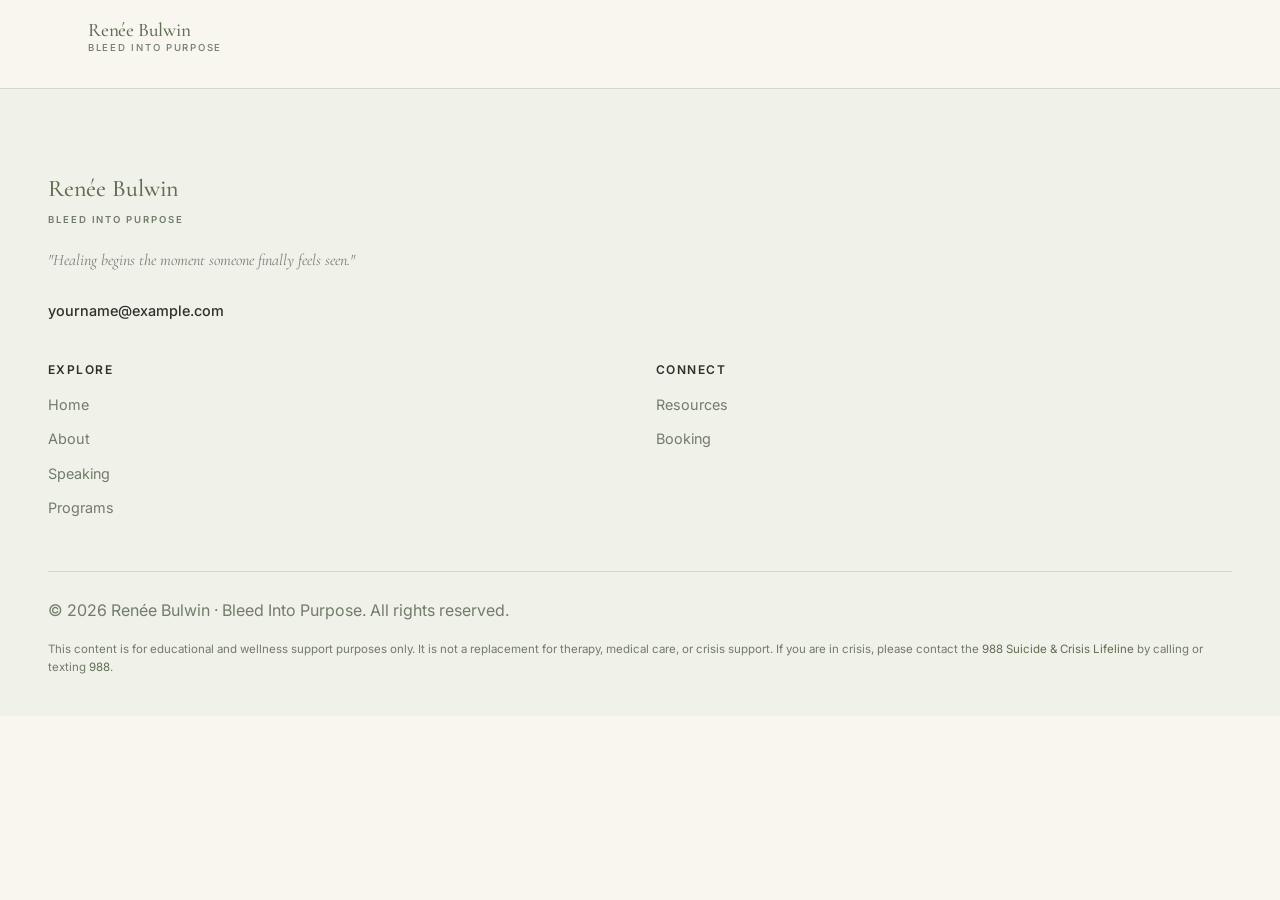
==== commit 914abdc6: "updated" ====
--- a/about.html
+++ b/about.html
@@ -26,15 +26,14 @@
   </script>
   <link rel="preconnect" href="https://fonts.googleapis.com">
   <link rel="preconnect" href="https://fonts.gstatic.com" crossorigin>
-  <link href="https://fonts.googleapis.com/css2?family=Cormorant+Garamond:ital,wght@0,300;0,400;0,500;1,300;1,400&family=Jost:wght@300;400;500&display=swap" rel="stylesheet">
+  <link href="https://fonts.googleapis.com/css2?family=Cormorant+Garamond:ital,wght@0,300;0,400;0,500;0,600;1,300;1,400&family=Inter:wght@300;400;500;600&display=swap" rel="stylesheet">
   <link rel="stylesheet" href="style.css">
 </head>
 <body>
 
-  <a href="#main-content" class="skip-link">Skip to main content</a>
-
-  <header class="site-header" role="banner">
-    <nav class="site-nav" aria-label="Main navigation">
+  <!-- Fixed header -->
+  <header role="banner">
+    <nav aria-label="Main navigation">
       <a href="index.html" class="nav-brand" aria-label="Renée Bulwin – Bleed Into Purpose, home">
         <span class="name">Renée Bulwin</span>
         <span class="tagline">Bleed Into Purpose</span>
@@ -43,16 +42,20 @@
         <span></span><span></span><span></span>
       </button>
     </nav>
-    <nav id="nav-menu" class="nav-menu" aria-label="Site pages">
-      <a href="index.html">Home</a>
-      <a href="about.html" aria-current="page">About</a>
-      <a href="speaking.html">Speaking</a>
-      <a href="programs.html">Programs</a>
-      <a href="resources.html">Resources</a>
-      <a href="booking.html">Booking</a>
-      <a href="booking.html" class="btn-menu">Book a Session</a>
-    </nav>
   </header>
+
+  <!-- Mobile overlay menu — outside header so it covers everything -->
+  <nav id="nav-menu" class="nav-menu" aria-label="Site pages">
+    <a href="index.html">Home</a>
+    <a href="about.html" aria-current="page">About</a>
+    <a href="speaking.html">Speaking</a>
+    <a href="programs.html">Programs</a>
+    <a href="resources.html">Resources</a>
+    <a href="booking.html">Booking</a>
+    <a href="booking.html" class="btn-menu">Book a Session</a>
+  </nav>
+
+  <a href="#main-content" class="skip-link">Skip to main content</a>
 
   <div class="page-content">
     <main id="main-content">
@@ -67,14 +70,16 @@
       </section>
 
       <!-- Headshot portrait -->
-      <img
-        src="images/renee-about.jpg"
-        alt="Portrait of Renée Bulwin, founder of Bleed Into Purpose, smiling warmly"
-        width="600"
-        height="480"
-        style="width:100%; height:480px; object-fit:cover; object-position:center top; display:block;"
-        fetchpriority="high"
-      >
+      <div style="width:100%; overflow:hidden; max-height:520px;">
+        <img
+          src="images/renee-about.jpg"
+          alt="Portrait of Renée Bulwin, founder of Bleed Into Purpose, smiling warmly"
+          width="600"
+          height="520"
+          style="width:100%; aspect-ratio:3/2; object-fit:cover; object-position:center 10%; display:block;"
+          fetchpriority="high"
+        >
+      </div>
 
       <!-- Quotes -->
       <section class="section-pad cream-bg" aria-label="Quotes from Renée Bulwin">
@@ -95,7 +100,7 @@
         height="260"
         style="width:100%; height:260px; object-fit:cover; display:block;"
         loading="lazy"
-      >
+       onerror="this.parentElement.style.display='none'">
 
       <!-- Bleed Into Purpose -->
       <section class="section-pad white-bg" aria-labelledby="bip-heading">
@@ -166,36 +171,35 @@
   </div>
 
   <script>
-    // Transparent header → blur on scroll
-    const header = document.querySelector('header');
+    // Scroll: transparent header → blurred
+    const hdr = document.querySelector('header');
     window.addEventListener('scroll', () => {
-      header.classList.toggle('scrolled', window.scrollY > 20);
+      hdr.classList.toggle('scrolled', window.scrollY > 20);
     }, { passive: true });
 
-    // Hamburger menu
+    // Hamburger
     const toggle = document.querySelector('.nav-toggle');
-    const menu = document.querySelector('.nav-menu');
-    if (toggle && menu) {
-      toggle.addEventListener('click', () => {
-        const expanded = toggle.getAttribute('aria-expanded') === 'true';
-        toggle.setAttribute('aria-expanded', String(!expanded));
-        menu.classList.toggle('open', !expanded);
-        document.body.style.overflow = !expanded ? 'hidden' : '';
+    const menu   = document.getElementById('nav-menu');
+    toggle.addEventListener('click', () => {
+      const open = menu.classList.toggle('open');
+      toggle.setAttribute('aria-expanded', String(open));
+      document.body.style.overflow = open ? 'hidden' : '';
+    });
+    menu.querySelectorAll('a').forEach(a => {
+      a.addEventListener('click', () => {
+        menu.classList.remove('open');
+        toggle.setAttribute('aria-expanded', 'false');
+        document.body.style.overflow = '';
       });
-      menu.querySelectorAll('a').forEach(a => {
-        a.addEventListener('click', () => {
-          toggle.setAttribute('aria-expanded', 'false');
-          menu.classList.remove('open');
-          document.body.style.overflow = '';
-        });
-      });
-    }
-
-    // Fade in on scroll
+    });
+
+    // Fade in
     const faders = document.querySelectorAll('.fade-in');
     if (faders.length) {
       const obs = new IntersectionObserver(entries => {
-        entries.forEach(e => { if (e.isIntersecting) { e.target.classList.add('visible'); obs.unobserve(e.target); } });
+        entries.forEach(e => {
+          if (e.isIntersecting) { e.target.classList.add('visible'); obs.unobserve(e.target); }
+        });
       }, { threshold: 0.1 });
       faders.forEach(f => obs.observe(f));
     }
--- a/style.css
+++ b/style.css
@@ -182,6 +182,8 @@
   align-items: center;
   justify-content: center;
   border-radius: var(--radius-sm);
+  position: relative;
+  z-index: 300;          /* above the nav-menu overlay */
 }
 .nav-toggle span {
   display: block;
@@ -218,7 +220,7 @@
   position: fixed;
   inset: 0;
   background: var(--bg);
-  z-index: 99;
+  z-index: 200;          /* above header (z-index:100) */
   flex-direction: column;
   align-items: center;
   justify-content: center;
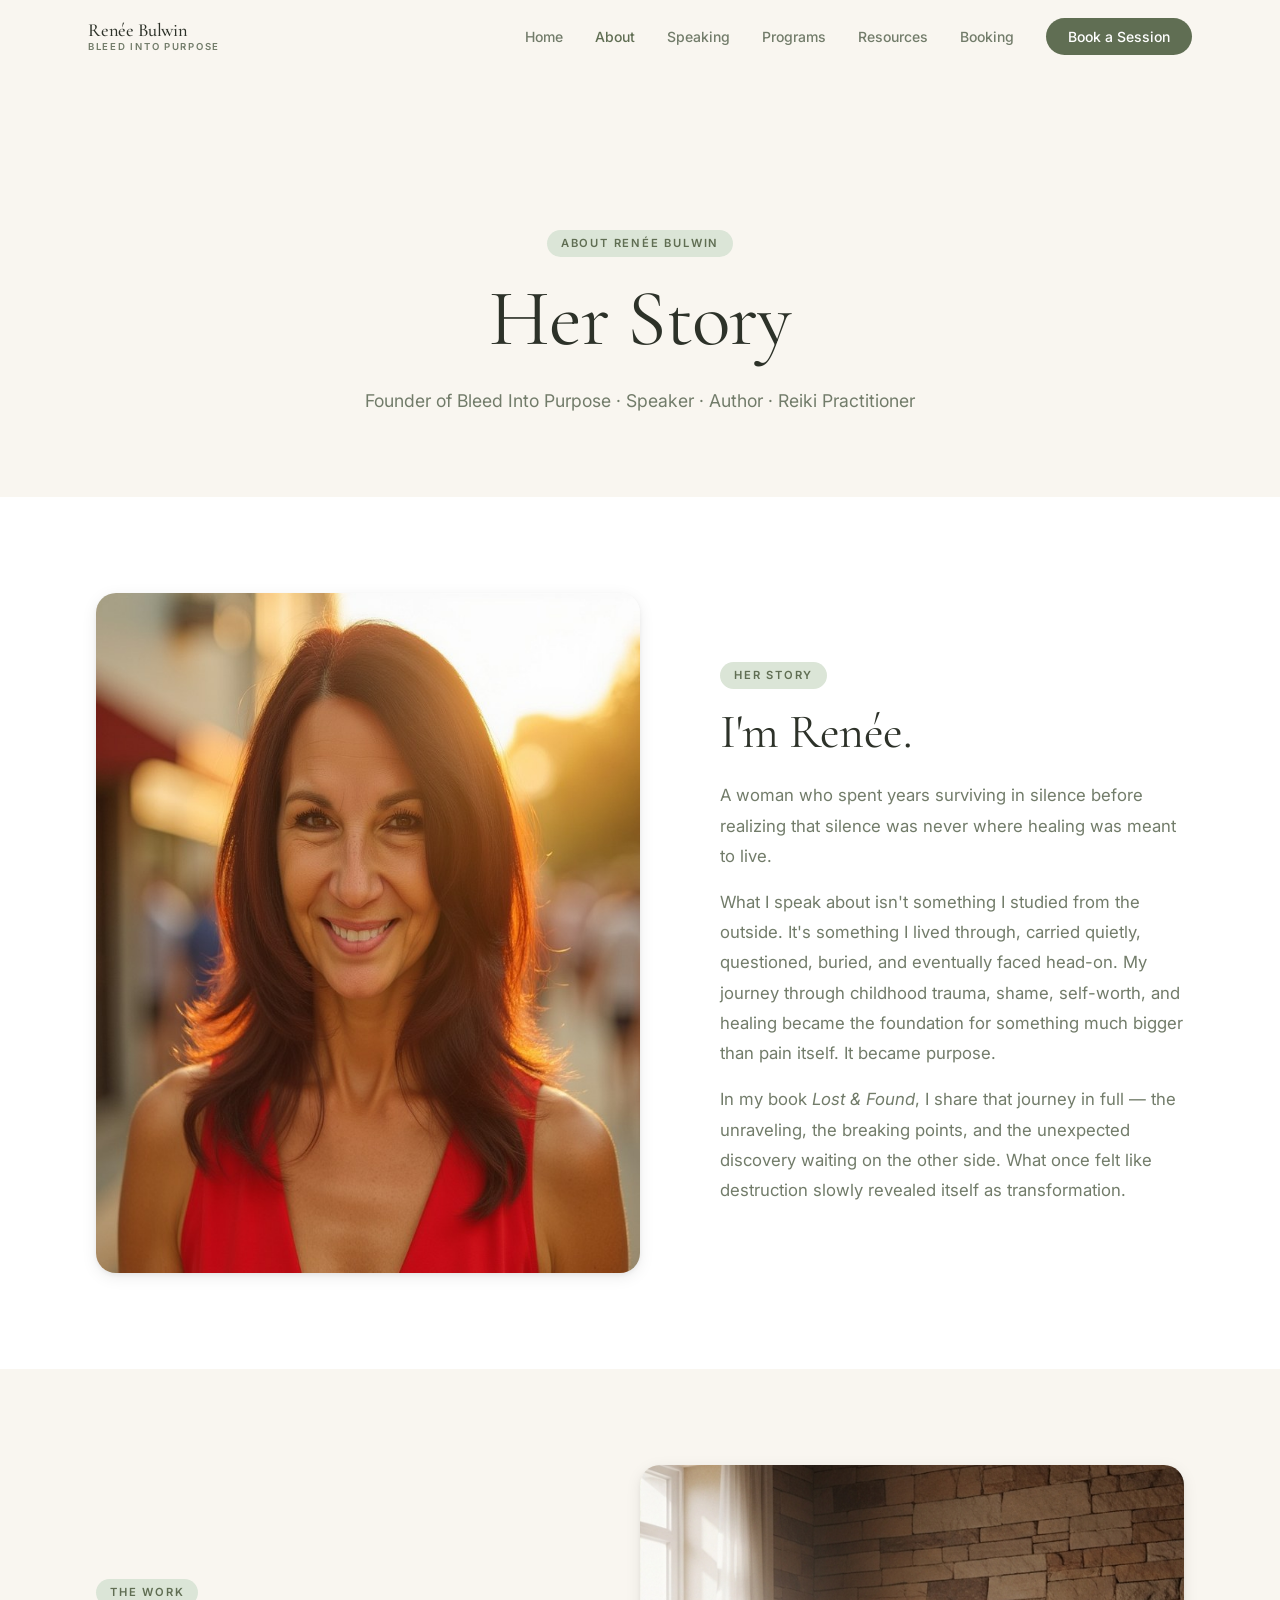
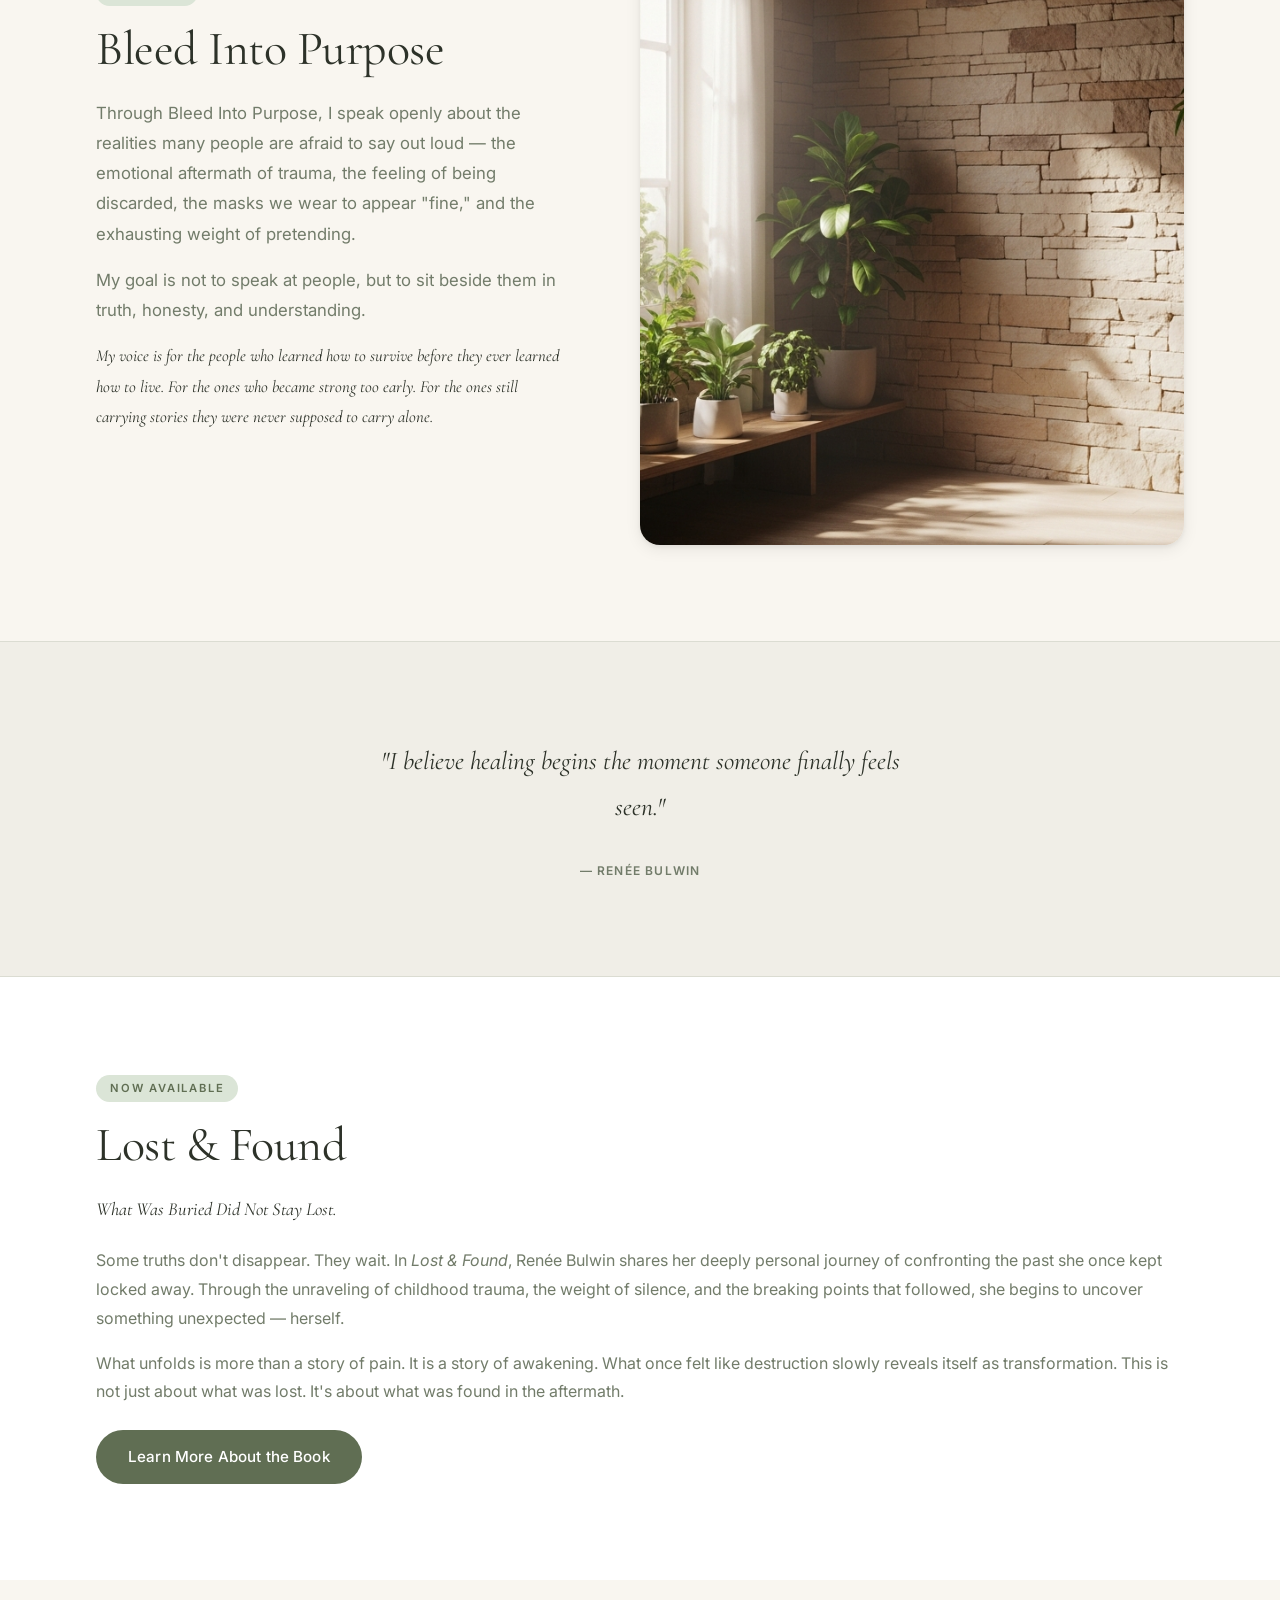
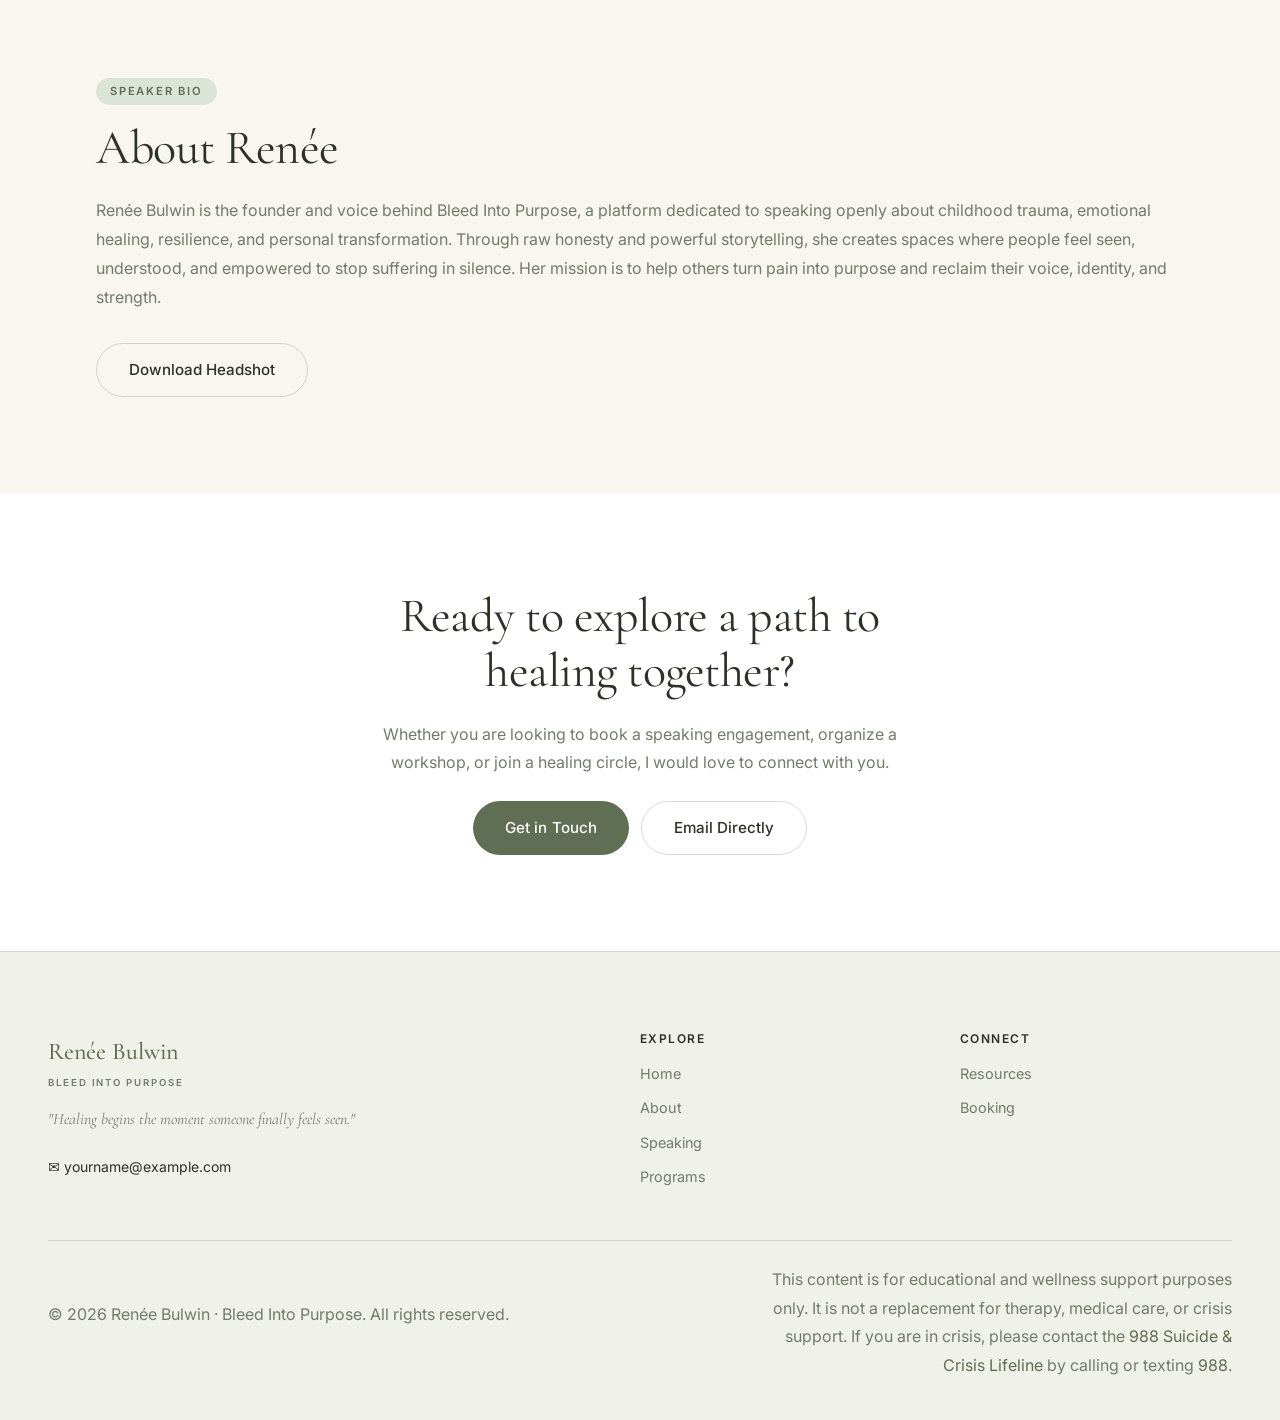
==== commit 94b25da4: "updated" ====
--- a/about.html
+++ b/about.html
@@ -4,50 +4,45 @@
   <meta charset="UTF-8">
   <meta name="viewport" content="width=device-width, initial-scale=1.0">
   <title>About Renée Bulwin | Bleed Into Purpose</title>
-  <meta name="description" content="About Renée Bulwin — Founder of Bleed Into Purpose, Speaker, Author, and Reiki Practitioner. Her story of healing and purpose.">
+  <meta name="description" content="About Renée Bulwin — Founder of Bleed Into Purpose, Speaker, Author, and Reiki Practitioner.">
   <meta name="author" content="Renée Bulwin">
   <meta name="robots" content="index, follow">
-  <meta property="og:type" content="profile">
-  <meta property="og:url" content="https://bleed-into-purpose.github.io/about.html">
+  <meta property="og:type" content="website">
   <meta property="og:title" content="About Renée Bulwin | Bleed Into Purpose">
-  <meta property="og:description" content="Founder of Bleed Into Purpose, Speaker, Author, and Reiki Practitioner. Her story of healing and purpose.">
-  <meta property="og:image" content="https://bleed-into-purpose.github.io/images/renee-about.jpg">
+  <meta property="og:description" content="About Renée Bulwin — Founder of Bleed Into Purpose, Speaker, Author, and Reiki Practitioner.">
   <link rel="canonical" href="https://bleed-into-purpose.github.io/about.html">
-  <script type="application/ld+json">
-  {
-    "@context": "https://schema.org",
-    "@type": "Person",
-    "name": "Renée Bulwin",
-    "jobTitle": "Speaker, Author, Reiki Practitioner",
-    "description": "Founder of Bleed Into Purpose. Trauma-informed speaker, author of Lost & Found, and Reiki practitioner.",
-    "url": "https://bleed-into-purpose.github.io/about.html",
-    "image": "https://bleed-into-purpose.github.io/images/renee-about.jpg"
-  }
-  </script>
   <link rel="preconnect" href="https://fonts.googleapis.com">
   <link rel="preconnect" href="https://fonts.gstatic.com" crossorigin>
   <link href="https://fonts.googleapis.com/css2?family=Cormorant+Garamond:ital,wght@0,300;0,400;0,500;0,600;1,300;1,400&family=Inter:wght@300;400;500;600&display=swap" rel="stylesheet">
   <link rel="stylesheet" href="style.css">
 </head>
 <body>
+  <a href="#main-content" class="skip-link">Skip to main content</a>
 
-  <!-- Fixed header -->
   <header role="banner">
     <nav aria-label="Main navigation">
       <a href="index.html" class="nav-brand" aria-label="Renée Bulwin – Bleed Into Purpose, home">
         <span class="name">Renée Bulwin</span>
         <span class="tagline">Bleed Into Purpose</span>
       </a>
+      <ul class="nav-links" role="list">
+        <li><a href="index.html">Home</a></li>
+        <li><a href="about.html"  aria-current="page">About</a></li>
+        <li><a href="speaking.html">Speaking</a></li>
+        <li><a href="programs.html">Programs</a></li>
+        <li><a href="resources.html">Resources</a></li>
+        <li><a href="booking.html">Booking</a></li>
+        <li><a href="booking.html" class="btn-book">Book a Session</a></li>
+      </ul>
       <button class="nav-toggle" aria-expanded="false" aria-controls="nav-menu" aria-label="Open navigation menu">
         <span></span><span></span><span></span>
       </button>
     </nav>
   </header>
 
-  <!-- Mobile overlay menu — outside header so it covers everything -->
   <nav id="nav-menu" class="nav-menu" aria-label="Site pages">
     <a href="index.html">Home</a>
-    <a href="about.html" aria-current="page">About</a>
+    <a href="about.html"  aria-current="page">About</a>
     <a href="speaking.html">Speaking</a>
     <a href="programs.html">Programs</a>
     <a href="resources.html">Resources</a>
@@ -55,155 +50,145 @@
     <a href="booking.html" class="btn-menu">Book a Session</a>
   </nav>
 
-  <a href="#main-content" class="skip-link">Skip to main content</a>
-
   <div class="page-content">
     <main id="main-content">
 
-      <!-- Intro -->
-      <section class="section-pad white-bg" aria-labelledby="about-heading">
+      <!-- PAGE HEADER -->
+      <div class="page-header">
         <span class="section-label">About Renée Bulwin</span>
-        <p style="font-size:0.85rem; letter-spacing:0.05em; color:var(--text-light); margin-bottom:16px;">Founder of Bleed Into Purpose · Speaker · Author · Reiki Practitioner</p>
-        <h1 id="about-heading">Her Story</h1>
-        <p>I'm Renée — a woman who spent years surviving in silence before realizing that silence was never where healing was meant to live.</p>
-        <p>What I speak about isn't something I learned from the outside. It's something I lived through, carried quietly, questioned, buried, and eventually faced head-on. My journey through childhood trauma, shame, self-worth, and healing became the foundation for something much larger than the pain itself. It became purpose.</p>
+        <h1>Her Story</h1>
+        <p>Founder of Bleed Into Purpose · Speaker · Author · Reiki Practitioner</p>
+      </div>
+
+      <!-- IMAGE + STORY -->
+      <section class="image-section white-bg fade-in" aria-labelledby="story-heading">
+        <div class="container">
+          <div class="image-section-inner">
+            <div class="image-section-img">
+              <img src="images/renee-about.jpg" alt="Portrait of Renée Bulwin, founder of Bleed Into Purpose, smiling warmly">
+            </div>
+            <div class="image-section-text">
+              <span class="section-label">Her Story</span>
+              <h2 id="story-heading">I'm Renée.</h2>
+              <p>A woman who spent years surviving in silence before realizing that silence was never where healing was meant to live.</p>
+              <p>What I speak about isn't something I studied from the outside. It's something I lived through, carried quietly, questioned, buried, and eventually faced head-on. My journey through childhood trauma, shame, self-worth, and healing became the foundation for something much bigger than pain itself. It became purpose.</p>
+              <p>In my book <em>Lost &amp; Found</em>, I share that journey in full — the unraveling, the breaking points, and the unexpected discovery waiting on the other side. What once felt like destruction slowly revealed itself as transformation.</p>
+            </div>
+          </div>
+        </div>
       </section>
 
-      <!-- Headshot portrait -->
-      <div style="width:100%; overflow:hidden; max-height:520px;">
-        <img
-          src="images/renee-about.jpg"
-          alt="Portrait of Renée Bulwin, founder of Bleed Into Purpose, smiling warmly"
-          width="600"
-          height="520"
-          style="width:100%; aspect-ratio:3/2; object-fit:cover; object-position:center 10%; display:block;"
-          fetchpriority="high"
-        >
+      <!-- BIP SECTION -->
+      <section class="image-section cream-bg fade-in" aria-labelledby="bip-heading">
+        <div class="container">
+          <div class="image-section-inner reversed">
+            <div class="image-section-img">
+              <img src="images/bio.png" alt="Renée Bulwin in a healing-centered setting, reflecting her work with Bleed Into Purpose">
+            </div>
+            <div class="image-section-text">
+              <span class="section-label">The Work</span>
+              <h2 id="bip-heading">Bleed Into Purpose</h2>
+              <p>Through Bleed Into Purpose, I speak openly about the realities many people are afraid to say out loud — the emotional aftermath of trauma, the feeling of being discarded, the masks we wear to appear "fine," and the exhausting weight of pretending.</p>
+              <p>My goal is not to speak at people, but to sit beside them in truth, honesty, and understanding.</p>
+              <p style="font-family:var(--serif);font-style:italic;font-size:1.05rem;color:var(--fg);">My voice is for the people who learned how to survive before they ever learned how to live. For the ones who became strong too early. For the ones still carrying stories they were never supposed to carry alone.</p>
+            </div>
+          </div>
+        </div>
+      </section>
+
+      <!-- QUOTE -->
+      <div class="green-strip fade-in" role="complementary">
+        <div class="container">
+          <blockquote>
+            <p>"I believe healing begins the moment someone finally feels seen."</p>
+            <cite>— Renée Bulwin</cite>
+          </blockquote>
+        </div>
       </div>
 
-      <!-- Quotes -->
-      <section class="section-pad cream-bg" aria-label="Quotes from Renée Bulwin">
-        <blockquote>
-          <p>"In my book <cite>Lost &amp; Found</cite>, I share the journey in full — the stumbling, the resilience, the way life somehow slowly repairs itself."</p>
-        </blockquote>
-        <blockquote>
-          <p>"I believe healing begins the moment someone finally feels seen."</p>
-          <cite>— Renée Bulwin, <em>Lost &amp; Found</em></cite>
-        </blockquote>
+      <!-- BOOK -->
+      <section id="book" class="section-pad white-bg fade-in" aria-labelledby="book-heading">
+        <div class="container">
+          <span class="section-label">Now Available</span>
+          <h2 id="book-heading">Lost &amp; Found</h2>
+          <p style="font-family:var(--serif);font-style:italic;font-size:1.15rem;color:var(--fg);margin-bottom:20px;">What Was Buried Did Not Stay Lost.</p>
+          <p>Some truths don't disappear. They wait. In <em>Lost &amp; Found</em>, Renée Bulwin shares her deeply personal journey of confronting the past she once kept locked away. Through the unraveling of childhood trauma, the weight of silence, and the breaking points that followed, she begins to uncover something unexpected — herself.</p>
+          <p>What unfolds is more than a story of pain. It is a story of awakening. What once felt like destruction slowly reveals itself as transformation. This is not just about what was lost. It's about what was found in the aftermath.</p>
+          <a href="#" class="btn-primary" style="margin-top:8px;">Learn More About the Book</a>
+        </div>
       </section>
 
-      <!-- AI image -->
-      <img
-        src="images/about-warmth.jpg"
-        alt="Soft warm light filtering through sheer curtains onto a quiet interior space — peaceful and still"
-        width="1200"
-        height="260"
-        style="width:100%; height:260px; object-fit:cover; display:block;"
-        loading="lazy"
-       onerror="this.parentElement.style.display='none'">
-
-      <!-- Bleed Into Purpose -->
-      <section class="section-pad white-bg" aria-labelledby="bip-heading">
-        <span class="section-label">The Work</span>
-        <h2 id="bip-heading">Bleed Into Purpose</h2>
-        <p>Through Bleed Into Purpose, I speak openly about what many people are afraid to say out loud — the feeling of being discarded, the masks we wear to appear "fine," and the exhausting weight of pretending. My goal is not to speak at people, but to sit beside them in truth, honesty, and understanding.</p>
-        <hr class="divider">
-        <h2>Her Voice Is For</h2>
-        <p>Her voice is for the people who learned how to survive before they ever learned something different. For the ones who became strong too early. For the ones still carrying stories they were never supposed to carry alone.</p>
-      </section>
-
-      <!-- Book -->
-      <section id="book" class="section-pad cream-bg" aria-labelledby="book-heading">
-        <span class="section-label">Now Available</span>
-        <h2 id="book-heading">Lost &amp; Found</h2>
-        <p style="font-family:'Cormorant Garamond',serif; font-style:italic; font-size:1rem; color:var(--text-light); margin-bottom:16px;">What Was Buried Did Not Stay Lost</p>
-        <p>Between silence, survival, and the journey back to yourself — the story of what happens when you stop keeping score. Renée shares the breaking points, the moments of silence, and the times she almost forgot to believe in herself — and begins to find something she thought was forever gone: herself.</p>
-        <a href="#" class="link-underline" aria-label="Learn more about Lost and Found by Renée Bulwin">Learn More About the Book →</a>
-        <blockquote style="margin-top:24px;">
-          <p>"My goal is not to speak at people, but to sit beside them in truth, honesty, and understanding."</p>
-          <cite>— Renée Bulwin, <em>Lost &amp; Found</em></cite>
-        </blockquote>
-      </section>
-
-      <!-- Speaker bio -->
-      <section class="section-pad white-bg" aria-labelledby="bio-heading">
-        <span class="section-label">Speaker Bio</span>
-        <h2 id="bio-heading">About Renée</h2>
-        <p>Renée Bulwin is the founder and voice of Bleed Into Purpose, a platform dedicated to speaking openly about childhood trauma, emotional healing, resilience, and personal transformation. Through her speaking, writing, and healing circles, her mission is to help others turn pain into purpose and reclaim their voice, identity, and strength.</p>
-        <a href="images/renee-headshot-full.jpg" download="Renee-Bulwin-Headshot.jpg" class="btn-outline" style="margin-top:16px;" aria-label="Download Renée Bulwin's official headshot (JPEG)">Download Headshot</a>
+      <!-- SPEAKER BIO -->
+      <section class="section-pad cream-bg fade-in" aria-labelledby="bio-heading">
+        <div class="container">
+          <span class="section-label">Speaker Bio</span>
+          <h2 id="bio-heading">About Renée</h2>
+          <p>Renée Bulwin is the founder and voice behind Bleed Into Purpose, a platform dedicated to speaking openly about childhood trauma, emotional healing, resilience, and personal transformation. Through raw honesty and powerful storytelling, she creates spaces where people feel seen, understood, and empowered to stop suffering in silence. Her mission is to help others turn pain into purpose and reclaim their voice, identity, and strength.</p>
+          <a href="images/renee-headshot-full.jpg" download="Renee-Bulwin-Headshot.jpg" class="btn-outline" style="margin-top:16px;" aria-label="Download Renée Bulwin official headshot">Download Headshot</a>
+        </div>
       </section>
 
       <!-- CTA -->
-      <div class="green-strip" role="complementary" aria-label="Get in touch">
-        <h2 style="color:white; font-family:'Cormorant Garamond',serif; margin-bottom:12px;">Ready to explore a path to healing together?</h2>
-        <p style="color:rgba(255,255,255,0.85); margin-bottom:20px;">Whether you are looking to book a speaking engagement, organize a workshop, or join a healing circle, I would love to connect with you.</p>
-        <a href="booking.html" class="btn-primary" style="background:white; color:var(--sage);">Get in Touch</a>
-      </div>
+      <section class="section-pad white-bg fade-in" aria-labelledby="about-cta-heading">
+        <div class="container" style="text-align:center;max-width:640px;margin:0 auto;">
+          <h2 id="about-cta-heading">Ready to explore a path to healing together?</h2>
+          <p>Whether you are looking to book a speaking engagement, organize a workshop, or join a healing circle, I would love to connect with you.</p>
+          <div class="cta-btns" style="display:flex;flex-wrap:wrap;gap:12px;justify-content:center;margin-top:24px;">
+            <a href="booking.html" class="btn-primary">Get in Touch</a>
+            <a href="mailto:yourname@example.com" class="btn-outline">Email Directly</a>
+          </div>
+        </div>
+      </section>
 
     </main>
-
     <footer class="site-footer" role="contentinfo">
-      <div class="footer-brand">
-        <span class="name">Renée Bulwin</span>
-        <span class="tagline">Bleed Into Purpose</span>
-        <p class="quote">"Healing begins the moment someone finally feels seen."</p>
-      </div>
-      <p class="footer-email"><a href="mailto:yourname@example.com">yourname@example.com</a></p>
-      <div class="footer-nav">
+      <div class="footer-inner">
+        <div class="footer-brand">
+          <span class="name">Renée Bulwin</span>
+          <span class="tagline">Bleed Into Purpose</span>
+          <p class="quote">"Healing begins the moment someone finally feels seen."</p>
+          <a href="mailto:yourname@example.com" class="footer-email">✉ yourname@example.com</a>
+        </div>
         <div class="footer-nav-col">
-          <h2>Explore</h2>
+          <h4>Explore</h4>
           <a href="index.html">Home</a>
           <a href="about.html">About</a>
           <a href="speaking.html">Speaking</a>
           <a href="programs.html">Programs</a>
         </div>
         <div class="footer-nav-col">
-          <h2>Connect</h2>
+          <h4>Connect</h4>
           <a href="resources.html">Resources</a>
           <a href="booking.html">Booking</a>
         </div>
       </div>
       <div class="footer-bottom">
         <p>© 2026 Renée Bulwin · Bleed Into Purpose. All rights reserved.</p>
-        <p class="footer-disclaimer">This content is for educational and wellness support purposes only. It is not a replacement for therapy, medical care, or crisis support. If you are in crisis, please contact the <a href="https://988lifeline.org" rel="noopener noreferrer">988 Suicide &amp; Crisis Lifeline</a> by calling or texting <a href="tel:988">988</a>.</p>
+        <p>This content is for educational and wellness support purposes only. It is not a replacement for therapy, medical care, or crisis support. If you are in crisis, please contact the <a href="https://988lifeline.org" rel="noopener noreferrer">988 Suicide &amp; Crisis Lifeline</a> by calling or texting <a href="tel:988">988</a>.</p>
       </div>
     </footer>
   </div>
 
   <script>
-    // Scroll: transparent header → blurred
-    const hdr = document.querySelector('header');
-    window.addEventListener('scroll', () => {
-      hdr.classList.toggle('scrolled', window.scrollY > 20);
-    }, { passive: true });
-
-    // Hamburger
-    const toggle = document.querySelector('.nav-toggle');
-    const menu   = document.getElementById('nav-menu');
-    toggle.addEventListener('click', () => {
-      const open = menu.classList.toggle('open');
-      toggle.setAttribute('aria-expanded', String(open));
-      document.body.style.overflow = open ? 'hidden' : '';
+    const hdr = document.querySelector("header");
+    window.addEventListener("scroll", () => { hdr.classList.toggle("scrolled", window.scrollY > 20); }, { passive: true });
+    const toggle = document.querySelector(".nav-toggle");
+    const menu = document.getElementById("nav-menu");
+    toggle.addEventListener("click", () => {
+      const open = menu.classList.toggle("open");
+      toggle.setAttribute("aria-expanded", String(open));
+      document.body.style.overflow = open ? "hidden" : "";
     });
-    menu.querySelectorAll('a').forEach(a => {
-      a.addEventListener('click', () => {
-        menu.classList.remove('open');
-        toggle.setAttribute('aria-expanded', 'false');
-        document.body.style.overflow = '';
-      });
+    menu.querySelectorAll("a").forEach(a => {
+      a.addEventListener("click", () => { menu.classList.remove("open"); toggle.setAttribute("aria-expanded","false"); document.body.style.overflow = ""; });
     });
-
-    // Fade in
-    const faders = document.querySelectorAll('.fade-in');
+    const faders = document.querySelectorAll(".fade-in");
     if (faders.length) {
       const obs = new IntersectionObserver(entries => {
-        entries.forEach(e => {
-          if (e.isIntersecting) { e.target.classList.add('visible'); obs.unobserve(e.target); }
-        });
+        entries.forEach(e => { if (e.isIntersecting) { e.target.classList.add("visible"); obs.unobserve(e.target); } });
       }, { threshold: 0.1 });
       faders.forEach(f => obs.observe(f));
     }
   </script>
 </body>
-</html>
-
+</html>
--- a/style.css
+++ b/style.css
@@ -1,911 +1,502 @@
-/* ═══════════════════════════════════════════════
-   BLEED INTO PURPOSE — style.css
-   Aesthetic: replicates trauma-healing-hub.replit.app
-   Fonts: Cormorant Garamond (serif) + Inter (sans)
-   Palette: warm cream bg, sage green primary, soft muted tones
-═══════════════════════════════════════════════ */
-
+/* ═══════════════════════════════════════════════════════════
+   BLEED INTO PURPOSE — Exact replica of trauma-healing-hub.replit.app
+   Cormorant Garamond serif + Inter sans · Sage green palette
+════════════════════════════════════════════════════════════ */
 @import url('https://fonts.googleapis.com/css2?family=Cormorant+Garamond:ital,wght@0,300;0,400;0,500;0,600;1,300;1,400&family=Inter:wght@300;400;500;600&display=swap');
 
 /* ── TOKENS ── */
 :root {
-  /* Colours — direct HSL values matching the Replit palette */
-  --bg:            hsl(40, 43%, 96%);       /* warm cream */
-  --fg:            hsl(93, 10%, 18%);       /* near-black */
-  --primary:       hsl(93, 14%, 38%);       /* sage green */
-  --primary-fg:    hsl(40, 43%, 96%);       /* cream on sage */
-  --primary-hover: hsl(93, 14%, 30%);
-  --secondary:     hsl(100, 22%, 87%);      /* light sage tint */
-  --secondary-fg:  hsl(93, 14%, 38%);
-  --muted:         hsl(38, 30%, 85%);       /* warm tan */
-  --muted-fg:      hsl(93, 8%, 45%);        /* medium grey-green */
-  --accent:        hsl(27, 35%, 67%);       /* warm caramel */
-  --card:          hsl(0, 0%, 100%);
-  --card-fg:       hsl(93, 10%, 18%);
-  --border:        hsl(100, 14%, 82%);
-  --ring:          hsl(93, 14%, 38%);
-
-  /* Typography */
-  --font-serif: 'Cormorant Garamond', Georgia, serif;
-  --font-sans:  'Inter', system-ui, sans-serif;
-
-  /* Spacing */
-  --container: 1200px;
-  --px:   24px;
-  --px-md: 48px;
-
-  /* Radius */
-  --radius-sm:  6px;
-  --radius-md:  12px;
-  --radius-lg:  16px;
-  --radius-xl:  24px;
-  --radius-full: 9999px;
-
-  /* Shadows */
-  --shadow-sm: 0 1px 3px rgba(0,0,0,0.06), 0 1px 2px rgba(0,0,0,0.04);
-  --shadow-md: 0 4px 12px rgba(0,0,0,0.07), 0 2px 4px rgba(0,0,0,0.05);
+  --bg:          hsl(40,43%,96%);
+  --fg:          hsl(93,10%,18%);
+  --primary:     hsl(93,14%,38%);
+  --primary-h:   hsl(93,14%,30%);
+  --secondary:   hsl(100,22%,87%);
+  --muted:       hsl(38,30%,85%);
+  --muted-fg:    hsl(93,8%,45%);
+  --border:      hsl(100,14%,82%);
+  --card:        hsl(0,0%,100%);
+  --serif:       'Cormorant Garamond', Georgia, serif;
+  --sans:        'Inter', system-ui, sans-serif;
+  --px:          1.5rem;
+  --px-md:       3rem;
+  --max:         1200px;
+  --r-sm:        6px;
+  --r-md:        12px;
+  --r-lg:        16px;
+  --r-xl:        20px;
+  --r-full:      9999px;
+  --shadow:      0 1px 3px rgba(0,0,0,.06),0 1px 2px rgba(0,0,0,.04);
+  --shadow-md:   0 4px 16px rgba(0,0,0,.08),0 2px 4px rgba(0,0,0,.05);
 }
 
 /* ── RESET ── */
-*, *::before, *::after { margin: 0; padding: 0; box-sizing: border-box; }
-html { scroll-behavior: smooth; font-size: 16px; }
-
-body {
-  font-family: var(--font-sans);
-  background: var(--bg);
-  color: var(--fg);
-  font-weight: 400;
-  line-height: 1.7;
-  -webkit-font-smoothing: antialiased;
-}
-
-img { display: block; max-width: 100%; }
-a { color: var(--primary); text-decoration: none; }
-a:hover { color: var(--primary-hover); }
+*,*::before,*::after{margin:0;padding:0;box-sizing:border-box;}
+html{scroll-behavior:smooth;font-size:16px;}
+body{font-family:var(--sans);background:var(--bg);color:var(--fg);font-weight:400;line-height:1.7;-webkit-font-smoothing:antialiased;}
+img{display:block;max-width:100%;}
+a{color:var(--primary);text-decoration:none;}
+a:hover{color:var(--primary-h);}
+h1,h2,h3,h4,h5,h6{font-family:var(--serif);color:var(--fg);line-height:1.15;letter-spacing:-.01em;}
 
 /* ── SKIP LINK ── */
-.skip-link {
-  position: absolute;
-  top: -100%;
-  left: 0;
-  background: var(--primary);
-  color: white;
-  padding: 10px 20px;
-  font-size: 0.875rem;
-  font-weight: 500;
-  z-index: 9999;
-  text-decoration: none;
-  border-radius: 0 0 var(--radius-sm) 0;
-}
-.skip-link:focus { top: 0; }
-
-/* ── FOCUS ── */
-:focus-visible {
-  outline: 3px solid var(--ring);
-  outline-offset: 3px;
-  border-radius: 2px;
-}
-
-/* ── SCREEN READER ONLY ── */
-.sr-only {
-  position: absolute; width: 1px; height: 1px;
-  padding: 0; margin: -1px; overflow: hidden;
-  clip: rect(0,0,0,0); white-space: nowrap; border: 0;
-}
-
-/* ═══════════════════════════════════════
-   CONTAINER
-═══════════════════════════════════════ */
-.container {
-  width: 100%;
-  max-width: var(--container);
-  margin: 0 auto;
-  padding: 0 var(--px);
-}
-@media (min-width: 768px) {
-  .container { padding: 0 var(--px-md); }
-}
-
-/* ═══════════════════════════════════════
-   HEADER — transparent → blurred on scroll
-═══════════════════════════════════════ */
-header, .site-header {
-  position: fixed;
-  top: 0; left: 0; right: 0;
-  z-index: 100;
-  transition: background 0.3s, box-shadow 0.3s, padding 0.3s;
-  padding: 20px 0;
-}
-header.scrolled, .site-header.scrolled {
-  background: hsla(40, 43%, 96%, 0.85);
-  backdrop-filter: blur(12px);
-  -webkit-backdrop-filter: blur(12px);
-  box-shadow: var(--shadow-sm);
-  padding: 12px 0;
-}
-
-header > nav, .site-nav {
-  max-width: var(--container);
-  margin: 0 auto;
-  padding: 0 var(--px);
-  display: flex;
-  align-items: center;
-  justify-content: space-between;
-  gap: 24px;
-}
-@media (min-width: 768px) {
-  header > nav, .site-nav { padding: 0 var(--px-md); }
-}
+.skip-link{position:absolute;top:-100%;left:0;background:var(--primary);color:#fff;padding:10px 20px;font-size:.875rem;font-weight:500;z-index:9999;text-decoration:none;border-radius:0 0 var(--r-sm) 0;}
+.skip-link:focus{top:0;}
+:focus-visible{outline:3px solid var(--primary);outline-offset:3px;}
+
+/* ── CONTAINER ── */
+.container{width:100%;max-width:var(--max);margin:0 auto;padding:0 var(--px);}
+@media(min-width:768px){.container{padding:0 var(--px-md);}}
+
+/* ═══════════════════════════════════════
+   HEADER — transparent, blurs on scroll
+═══════════════════════════════════════ */
+header{
+  position:fixed;top:0;left:0;right:0;z-index:100;
+  padding:20px 0;
+  transition:background .3s,box-shadow .3s,padding .3s;
+}
+header.scrolled{
+  background:hsla(40,43%,96%,.88);
+  backdrop-filter:blur(14px);
+  -webkit-backdrop-filter:blur(14px);
+  box-shadow:var(--shadow);
+  padding:12px 0;
+}
+header nav{
+  max-width:var(--max);margin:0 auto;
+  padding:0 var(--px);
+  display:flex;align-items:center;justify-content:space-between;gap:24px;
+}
+@media(min-width:768px){header nav{padding:0 var(--px-md);}}
 
 /* Brand */
-.nav-brand, .nav-logo {
-  display: flex;
-  flex-direction: column;
-  line-height: 1.1;
-  text-decoration: none;
-  color: var(--primary);
-}
-.nav-brand .name,
-.nav-logo {
-  font-family: var(--font-serif);
-  font-size: 1.2rem;
-  font-weight: 500;
-  color: var(--primary);
-  letter-spacing: -0.01em;
-}
-.nav-brand .tagline,
-.nav-logo span {
-  font-family: var(--font-sans);
-  font-size: 0.6rem;
-  font-weight: 500;
-  letter-spacing: 0.18em;
-  text-transform: uppercase;
-  color: var(--muted-fg);
-  margin-top: 2px;
-}
-
-/* Hide desktop nav links on mobile */
-header > nav > ul,
-.site-nav > ul { display: none; }
+.nav-brand{display:flex;flex-direction:column;line-height:1.1;color:var(--fg);}
+.nav-brand .name{font-family:var(--serif);font-size:1.15rem;font-weight:500;color:var(--fg);letter-spacing:-.01em;}
+.nav-brand .tagline{font-family:var(--sans);font-size:.6rem;font-weight:600;letter-spacing:.18em;text-transform:uppercase;color:var(--muted-fg);margin-top:2px;}
+
+/* Desktop links — hidden on mobile */
+.nav-links{display:none;align-items:center;gap:32px;list-style:none;}
+@media(min-width:768px){.nav-links{display:flex;}}
+.nav-links a{font-size:.875rem;font-weight:500;color:var(--muted-fg);transition:color .2s;}
+.nav-links a:hover,.nav-links a[aria-current="page"]{color:var(--primary);}
+.nav-links .btn-book{
+  background:var(--primary);color:#fff !important;
+  padding:10px 22px;border-radius:var(--r-full);
+  font-size:.875rem;font-weight:500;
+  transition:background .2s;
+}
+.nav-links .btn-book:hover{background:var(--primary-h);}
 
 /* Hamburger */
-.nav-toggle {
-  background: none;
-  border: none;
-  cursor: pointer;
-  padding: 8px;
-  display: flex;
-  flex-direction: column;
-  gap: 5px;
-  min-width: 44px;
-  min-height: 44px;
-  align-items: center;
-  justify-content: center;
-  border-radius: var(--radius-sm);
-  position: relative;
-  z-index: 300;          /* above the nav-menu overlay */
-}
-.nav-toggle span {
-  display: block;
-  width: 22px;
-  height: 2px;
-  background: var(--fg);
-  border-radius: 2px;
-  transition: transform 0.3s, opacity 0.3s;
-}
-.nav-toggle[aria-expanded="true"] span:nth-child(1) { transform: translateY(7px) rotate(45deg); }
-.nav-toggle[aria-expanded="true"] span:nth-child(2) { opacity: 0; }
-.nav-toggle[aria-expanded="true"] span:nth-child(3) { transform: translateY(-7px) rotate(-45deg); }
-.nav-toggle:hover { background: var(--secondary); }
-
-/* .btn-nav (first-pass HTML) — pill CTA in nav */
-.btn-nav {
-  display: none; /* shown on desktop via override below */
-  background: var(--primary);
-  color: white;
-  padding: 10px 24px;
-  border-radius: var(--radius-full);
-  font-size: 0.875rem;
-  font-weight: 500;
-  text-decoration: none;
-  min-height: 44px;
-  align-items: center;
-  transition: background 0.2s;
-}
-.btn-nav:hover { background: var(--primary-hover); color: white; }
-
-/* Mobile nav overlay */
-.nav-menu {
-  display: none;
-  position: fixed;
-  inset: 0;
-  background: var(--bg);
-  z-index: 200;          /* above header (z-index:100) */
-  flex-direction: column;
-  align-items: center;
-  justify-content: center;
-  gap: 32px;
-  padding: 80px 24px 40px;
-}
-.nav-menu.open { display: flex; }
-.nav-menu a {
-  font-family: var(--font-serif);
-  font-size: 2rem;
-  font-weight: 400;
-  color: var(--muted-fg);
-  text-decoration: none;
-  letter-spacing: -0.01em;
-  transition: color 0.2s;
-}
-.nav-menu a:hover,
-.nav-menu a[aria-current="page"] { color: var(--primary); }
-.nav-menu .btn-menu {
-  margin-top: 8px;
-  background: var(--primary);
-  color: white;
-  padding: 16px 40px;
-  border-radius: var(--radius-full);
-  font-family: var(--font-sans);
-  font-size: 1rem;
-  font-weight: 500;
-  text-decoration: none;
-  display: inline-flex;
-  align-items: center;
-  transition: background 0.2s;
-}
-.nav-menu .btn-menu:hover { background: var(--primary-hover); color: white; }
-
-/* Page offset for fixed header */
-.page-content { padding-top: 88px; }
-main { padding-top: 88px; }
+.nav-toggle{
+  display:flex;flex-direction:column;gap:5px;
+  background:none;border:none;cursor:pointer;
+  padding:8px;min-width:44px;min-height:44px;
+  align-items:center;justify-content:center;
+  border-radius:var(--r-sm);
+  position:relative;z-index:300;
+}
+@media(min-width:768px){.nav-toggle{display:none;}}
+.nav-toggle span{display:block;width:22px;height:2px;background:var(--fg);border-radius:2px;transition:transform .3s,opacity .3s;}
+.nav-toggle[aria-expanded="true"] span:nth-child(1){transform:translateY(7px) rotate(45deg);}
+.nav-toggle[aria-expanded="true"] span:nth-child(2){opacity:0;}
+.nav-toggle[aria-expanded="true"] span:nth-child(3){transform:translateY(-7px) rotate(-45deg);}
+
+/* Mobile overlay */
+.nav-menu{
+  display:none;position:fixed;inset:0;
+  background:var(--bg);z-index:200;
+  flex-direction:column;align-items:center;justify-content:center;gap:32px;
+  padding:80px var(--px) 40px;
+}
+.nav-menu.open{display:flex;}
+.nav-menu a{font-family:var(--serif);font-size:2.2rem;font-weight:400;color:var(--muted-fg);letter-spacing:-.01em;transition:color .2s;}
+.nav-menu a:hover,.nav-menu a[aria-current="page"]{color:var(--primary);}
+.nav-menu .btn-menu{
+  font-family:var(--sans);font-size:1rem;font-weight:500;
+  background:var(--primary);color:#fff;
+  padding:16px 40px;border-radius:var(--r-full);
+  margin-top:8px;display:inline-flex;align-items:center;
+  transition:background .2s;
+}
+.nav-menu .btn-menu:hover{background:var(--primary-h);color:#fff;}
+
+/* Page push */
+.page-content{padding-top:88px;}
 
 /* ═══════════════════════════════════════
    TYPOGRAPHY
 ═══════════════════════════════════════ */
-h1, h2, h3, h4, h5, h6 {
-  font-family: var(--font-serif);
-  color: var(--fg);
-  line-height: 1.15;
-  letter-spacing: -0.01em;
-}
-h1 { font-size: clamp(2.4rem, 6vw, 4.5rem); font-weight: 400; margin-bottom: 24px; }
-h2 { font-size: clamp(1.8rem, 4vw, 2.8rem); font-weight: 400; margin-bottom: 20px; }
-h3 { font-size: clamp(1.2rem, 2.5vw, 1.6rem); font-weight: 500; margin-bottom: 12px; }
-
-p { font-size: 1rem; color: var(--muted-fg); margin-bottom: 16px; line-height: 1.75; }
-p:last-child { margin-bottom: 0; }
+h1{font-size:clamp(2.6rem,7vw,5rem);font-weight:400;margin-bottom:24px;}
+h2{font-size:clamp(1.8rem,4vw,3rem);font-weight:400;margin-bottom:20px;}
+h3{font-size:clamp(1.2rem,2.5vw,1.7rem);font-weight:500;margin-bottom:12px;}
+p{font-size:1rem;color:var(--muted-fg);margin-bottom:16px;line-height:1.8;}
+p:last-child{margin-bottom:0;}
 
 /* ═══════════════════════════════════════
    BUTTONS
 ═══════════════════════════════════════ */
-.btn-primary {
-  display: inline-flex;
-  align-items: center;
-  justify-content: center;
-  background: var(--primary);
-  color: white;
-  padding: 14px 32px;
-  border-radius: var(--radius-full);
-  font-family: var(--font-sans);
-  font-size: 0.95rem;
-  font-weight: 500;
-  text-decoration: none;
-  border: none;
-  cursor: pointer;
-  min-height: 48px;
-  transition: background 0.2s, transform 0.1s;
-  letter-spacing: 0.01em;
-}
-.btn-primary:hover { background: var(--primary-hover); color: white; }
-.btn-primary:active { transform: scale(0.98); }
-
-.btn-secondary, .btn-outline {
-  display: inline-flex;
-  align-items: center;
-  justify-content: center;
-  background: transparent;
-  color: var(--fg);
-  padding: 13px 32px;
-  border-radius: var(--radius-full);
-  font-family: var(--font-sans);
-  font-size: 0.95rem;
-  font-weight: 500;
-  text-decoration: none;
-  border: 1.5px solid hsla(93, 14%, 38%, 0.25);
-  cursor: pointer;
-  min-height: 48px;
-  transition: background 0.2s, border-color 0.2s;
-}
-.btn-secondary:hover, .btn-outline:hover {
-  background: var(--secondary);
-  border-color: var(--border);
-  color: var(--fg);
-}
-
-.link-arrow {
-  display: inline-flex;
-  align-items: center;
-  gap: 6px;
-  font-size: 0.875rem;
-  font-weight: 500;
-  color: var(--primary);
-  text-decoration: none;
-  margin-top: 16px;
-  transition: gap 0.2s;
-}
-.link-arrow:hover { gap: 10px; color: var(--primary-hover); }
-.link-arrow::after { content: '→'; }
-
-/* legacy link-underline class */
-.link-underline {
-  display: inline-flex;
-  align-items: center;
-  gap: 6px;
-  font-size: 0.875rem;
-  font-weight: 500;
-  color: var(--primary);
-  text-decoration: none;
-  margin-top: 12px;
-  transition: gap 0.2s;
-}
-.link-underline:hover { gap: 10px; color: var(--primary-hover); }
+.btn-primary{
+  display:inline-flex;align-items:center;justify-content:center;
+  background:var(--primary);color:#fff;
+  padding:14px 32px;border-radius:var(--r-full);
+  font-family:var(--sans);font-size:.95rem;font-weight:500;
+  border:none;cursor:pointer;min-height:48px;
+  transition:background .2s,transform .1s;letter-spacing:.01em;
+}
+.btn-primary:hover{background:var(--primary-h);color:#fff;}
+.btn-primary:active{transform:scale(.98);}
+
+.btn-outline,.btn-secondary{
+  display:inline-flex;align-items:center;justify-content:center;
+  background:transparent;color:var(--fg);
+  padding:13px 32px;border-radius:var(--r-full);
+  font-family:var(--sans);font-size:.95rem;font-weight:500;
+  border:1.5px solid hsla(93,14%,38%,.25);cursor:pointer;min-height:48px;
+  transition:background .2s,border-color .2s;
+}
+.btn-outline:hover,.btn-secondary:hover{background:var(--secondary);border-color:var(--border);color:var(--fg);}
+
+.link-underline{
+  display:inline-flex;align-items:center;gap:6px;
+  font-size:.875rem;font-weight:500;color:var(--primary);
+  margin-top:12px;transition:gap .2s;
+}
+.link-underline:hover{gap:10px;color:var(--primary-h);}
 
 /* ═══════════════════════════════════════
    UTILITIES
 ═══════════════════════════════════════ */
-.section-label, .eyebrow {
-  display: inline-block;
-  font-family: var(--font-sans);
-  font-size: 0.7rem;
-  font-weight: 600;
-  letter-spacing: 0.18em;
-  text-transform: uppercase;
-  color: var(--primary);
-  background: var(--secondary);
-  padding: 4px 12px;
-  border-radius: var(--radius-full);
-  margin-bottom: 16px;
-}
-
-.divider {
-  width: 48px;
-  height: 1px;
-  background: var(--border);
-  margin: 28px 0;
-  border: none;
-}
-
-/* ═══════════════════════════════════════
-   SECTIONS — base padding
-═══════════════════════════════════════ */
-.section-pad {
-  padding: 80px var(--px);
-}
-@media (min-width: 768px) {
-  .section-pad { padding: 96px var(--px-md); }
-}
-
-.cream-bg  { background: var(--bg); }
-.white-bg  { background: var(--card); }
-.muted-bg  { background: var(--secondary); }
-
-/* Bare <section> tags inside main — alternating bg */
-main > section {
-  padding: 72px var(--px);
-}
-@media (min-width: 768px) {
-  main > section { padding: 96px var(--px-md); }
-}
-
-/* ═══════════════════════════════════════
-   HERO — full-bleed with overlay
-   Covers both .hero wrapper and bare sections
-═══════════════════════════════════════ */
-.hero, section.hero {
-  position: relative;
-  min-height: 90vh;
-  display: flex;
-  align-items: center;
-  justify-content: center;
-  overflow: hidden;
-  padding: 120px var(--px) 80px;
-  text-align: center;
-  background: var(--bg);
-}
-
-/* When there's a hero image */
-.hero-image {
-  position: absolute;
-  inset: 0;
-  z-index: 0;
-}
-.hero-image img {
-  width: 100%;
-  height: 100%;
-  object-fit: cover;
-  object-position: center top;
-}
-.hero-image::after {
-  content: '';
-  position: absolute;
-  inset: 0;
-  background: hsla(40, 43%, 96%, 0.65);
-  backdrop-filter: blur(2px);
-}
-
-.hero-text {
-  position: relative;
-  z-index: 1;
-  max-width: 760px;
-  margin: 0 auto;
-}
-.hero-text h1 { color: var(--fg); }
-.hero-text p  { font-size: 1.1rem; color: var(--muted-fg); max-width: 560px; margin: 0 auto 32px; }
-
-.hero-cta {
-  display: flex;
-  flex-wrap: wrap;
-  gap: 12px;
-  justify-content: center;
-  margin-top: 32px;
-}
-
-/* Hero photo strip (below text hero on index) */
-.hero + img,
-.hero-photo {
-  width: 100%;
-  max-height: 420px;
-  object-fit: cover;
-  object-position: center top;
-  display: block;
-}
-
-/* ═══════════════════════════════════════
-   TAGLINE PILL (Replit-style hero badge)
-═══════════════════════════════════════ */
-.hero-pill {
-  display: inline-block;
-  background: var(--secondary);
-  color: var(--secondary-fg);
-  font-size: 0.85rem;
-  font-weight: 500;
-  padding: 6px 16px;
-  border-radius: var(--radius-full);
-  margin-bottom: 24px;
-  letter-spacing: 0.02em;
-}
-
-/* ═══════════════════════════════════════
-   OFFERING GRID
-═══════════════════════════════════════ */
-.offering-grid {
-  display: grid;
-  grid-template-columns: 1fr;
-  gap: 24px;
-  margin-top: 40px;
-}
-@media (min-width: 768px) {
-  .offering-grid { grid-template-columns: repeat(3, 1fr); }
-}
-.offering-grid article {
-  background: var(--card);
-  border: 1px solid var(--border);
-  border-radius: var(--radius-xl);
-  padding: 32px;
-  transition: box-shadow 0.2s;
-}
-.offering-grid article:hover { box-shadow: var(--shadow-md); }
+.section-label,.eyebrow{
+  display:inline-block;
+  font-family:var(--sans);font-size:.7rem;font-weight:600;
+  letter-spacing:.16em;text-transform:uppercase;
+  color:var(--primary);background:var(--secondary);
+  padding:4px 14px;border-radius:var(--r-full);margin-bottom:16px;
+}
+.divider{width:48px;height:1px;background:var(--border);margin:28px 0;border:none;}
+.sr-only{position:absolute;width:1px;height:1px;padding:0;margin:-1px;overflow:hidden;clip:rect(0,0,0,0);white-space:nowrap;border:0;}
+
+/* Section padding */
+.section-pad{padding:80px var(--px);}
+@media(min-width:768px){.section-pad{padding:96px var(--px-md);}}
+.white-bg{background:var(--card);}
+.cream-bg{background:var(--bg);}
+.muted-bg{background:hsla(100,22%,87%,.3);}
+
+/* ═══════════════════════════════════════
+   HERO — full-bleed background image
+   Text centered over a translucent overlay
+═══════════════════════════════════════ */
+.hero{
+  position:relative;
+  min-height:90vh;
+  display:flex;align-items:center;justify-content:center;
+  overflow:hidden;text-align:center;
+}
+.hero-bg{
+  position:absolute;inset:0;z-index:0;
+}
+.hero-bg img{
+  width:100%;height:100%;
+  object-fit:cover;object-position:center center;
+}
+.hero-bg::after{
+  content:'';position:absolute;inset:0;
+  background:hsla(40,43%,96%,.58);
+  backdrop-filter:blur(1px);
+}
+.hero-body{
+  position:relative;z-index:1;
+  max-width:820px;margin:0 auto;
+  padding:120px var(--px) 80px;
+}
+.hero-pill{
+  display:inline-block;
+  background:hsla(40,43%,96%,.75);
+  color:var(--fg);
+  font-size:.85rem;font-weight:500;
+  padding:7px 18px;border-radius:var(--r-full);
+  margin-bottom:28px;letter-spacing:.01em;
+  border:1px solid var(--border);
+}
+.hero h1{color:var(--fg);margin-bottom:20px;}
+.hero p{font-size:1.1rem;color:hsla(93,10%,18%,.75);max-width:580px;margin:0 auto 36px;}
+.hero-cta{
+  display:flex;flex-wrap:wrap;gap:12px;
+  justify-content:center;margin-top:8px;
+}
+
+/* ═══════════════════════════════════════
+   PAGE HEADER (inner pages)
+═══════════════════════════════════════ */
+.page-header{
+  padding:120px var(--px) 64px;
+  text-align:center;
+}
+@media(min-width:768px){.page-header{padding:140px var(--px-md) 80px;}}
+.page-header h1{max-width:700px;margin:0 auto 20px;}
+.page-header p{font-size:1.1rem;max-width:560px;margin:0 auto;}
+
+/* ═══════════════════════════════════════
+   IMAGE + TEXT (bio page split layout)
+═══════════════════════════════════════ */
+.image-section{padding:64px var(--px);}
+@media(min-width:768px){.image-section{padding:96px var(--px-md);}}
+.image-section-inner{
+  display:flex;flex-direction:column;gap:48px;align-items:center;
+}
+@media(min-width:1024px){
+  .image-section-inner{flex-direction:row;gap:80px;}
+  .image-section-inner.reversed{flex-direction:row-reverse;}
+}
+.image-section-img{width:100%;}
+@media(min-width:1024px){.image-section-img{width:50%;flex-shrink:0;}}
+.image-section-img img{
+  width:100%;aspect-ratio:4/5;object-fit:cover;
+  border-radius:var(--r-xl);box-shadow:var(--shadow-md);
+}
+.image-section-text{width:100%;}
+@media(min-width:1024px){.image-section-text{width:50%;}}
+.image-section-text p{font-size:1.05rem;}
+
+/* ═══════════════════════════════════════
+   FEATURE CARDS (home page grid)
+═══════════════════════════════════════ */
+.feature-grid{
+  display:grid;grid-template-columns:1fr;gap:20px;
+  margin-top:40px;
+}
+@media(min-width:640px){.feature-grid{grid-template-columns:repeat(2,1fr);}}
+@media(min-width:1024px){.feature-grid{grid-template-columns:repeat(4,1fr);}}
+.feature-card{
+  background:var(--card);border:1px solid var(--border);
+  border-radius:var(--r-xl);padding:28px 24px;
+  transition:box-shadow .2s;
+}
+.feature-card:hover{box-shadow:var(--shadow-md);}
+.feature-card h3{font-size:1.2rem;margin-bottom:10px;}
+.feature-card p{font-size:.9rem;}
+.feature-card a{display:inline-block;font-size:.8rem;font-weight:500;color:var(--primary);margin-top:12px;}
+.feature-card a:hover{color:var(--primary-h);}
+
+/* ═══════════════════════════════════════
+   SPEAKING TOPIC CARDS
+═══════════════════════════════════════ */
+.topics-grid{
+  display:grid;grid-template-columns:1fr;gap:20px;
+  margin-top:32px;
+}
+@media(min-width:640px){.topics-grid{grid-template-columns:repeat(2,1fr);}}
+.topic-card{
+  background:var(--card);border:1px solid var(--border);
+  border-radius:var(--r-xl);padding:32px;
+  transition:box-shadow .2s;
+}
+.topic-card:hover{box-shadow:var(--shadow);}
+.topic-icon{
+  width:48px;height:48px;border-radius:50%;
+  background:var(--secondary);color:var(--primary);
+  display:flex;align-items:center;justify-content:center;
+  margin-bottom:20px;font-size:1.3rem;
+}
+.topic-card h3{font-size:1.3rem;margin-bottom:10px;}
+.topic-card p{font-size:.95rem;}
 
 /* ═══════════════════════════════════════
    PROGRAM CARDS
 ═══════════════════════════════════════ */
-.program-card {
-  background: var(--card);
-  border: 1px solid var(--border);
-  border-radius: var(--radius-xl);
-  padding: 32px;
-  margin-bottom: 20px;
-  transition: box-shadow 0.2s;
-}
-.program-card:hover { box-shadow: var(--shadow-md); }
-
-.program-tag {
-  display: inline-block;
-  font-size: 0.65rem;
-  font-weight: 600;
-  letter-spacing: 0.15em;
-  text-transform: uppercase;
-  color: var(--primary);
-  margin-bottom: 12px;
-}
-.program-ideal {
-  background: hsla(100, 22%, 87%, 0.4);
-  border-radius: var(--radius-md);
-  padding: 14px 16px;
-  margin-top: 16px;
-  font-size: 0.9rem;
-  color: var(--fg);
-}
-.program-ideal strong {
-  display: block;
-  font-size: 0.65rem;
-  font-weight: 600;
-  letter-spacing: 0.12em;
-  text-transform: uppercase;
-  color: var(--primary);
-  margin-bottom: 4px;
-}
-
-/* ═══════════════════════════════════════
-   TALK CARDS (speaking page)
-═══════════════════════════════════════ */
-.talk-card {
-  background: var(--card);
-  border: 1px solid var(--border);
-  border-radius: var(--radius-xl);
-  padding: 28px 32px;
-  margin-bottom: 16px;
-  transition: box-shadow 0.2s;
-}
-.talk-card:hover { box-shadow: var(--shadow-sm); }
-
-.talk-number {
-  font-family: var(--font-serif);
-  font-size: 1.8rem;
-  font-weight: 300;
-  color: var(--border);
-  line-height: 1;
-  margin-bottom: 8px;
-}
+.programs-grid{
+  display:grid;grid-template-columns:1fr;gap:20px;
+  margin-top:32px;
+}
+@media(min-width:640px){.programs-grid{grid-template-columns:repeat(2,1fr);}}
+@media(min-width:1024px){.programs-grid{grid-template-columns:repeat(3,1fr);}}
+.program-card{
+  background:var(--card);border:1px solid var(--border);
+  border-radius:var(--r-xl);padding:28px 24px;
+  display:flex;flex-direction:column;
+  transition:box-shadow .2s;
+}
+.program-card:hover{box-shadow:var(--shadow);}
+.program-tag{
+  font-size:.65rem;font-weight:600;letter-spacing:.14em;
+  text-transform:uppercase;color:var(--primary);margin-bottom:12px;
+}
+.program-card h3{font-size:1.3rem;margin-bottom:10px;}
+.program-card p{font-size:.9rem;flex-grow:1;}
+.program-ideal{
+  background:hsla(100,22%,87%,.5);
+  border-radius:var(--r-md);padding:12px 16px;margin-top:16px;
+}
+.program-ideal .ideal-label{
+  display:block;font-size:.65rem;font-weight:600;
+  letter-spacing:.12em;text-transform:uppercase;
+  color:var(--primary);margin-bottom:4px;
+}
+.program-ideal span{font-size:.875rem;color:var(--fg);}
+.program-card .btn-outline{margin-top:20px;font-size:.85rem;padding:10px 20px;min-height:40px;width:100%;justify-content:center;}
 
 /* ═══════════════════════════════════════
    AUDIENCE LIST
 ═══════════════════════════════════════ */
-.audience-list {
-  list-style: none;
-  display: flex;
-  flex-direction: column;
-  gap: 10px;
-}
-.audience-list li {
-  display: flex;
-  align-items: flex-start;
-  gap: 12px;
-  font-size: 1rem;
-  color: var(--muted-fg);
-  padding: 10px 14px;
-  background: var(--card);
-  border: 1px solid var(--border);
-  border-radius: var(--radius-md);
-}
-.audience-list li::before {
-  content: '';
-  width: 6px;
-  height: 6px;
-  border-radius: 50%;
-  background: var(--primary);
-  margin-top: 8px;
-  flex-shrink: 0;
-}
-
-/* ═══════════════════════════════════════
-   BLOCKQUOTE
-═══════════════════════════════════════ */
-blockquote {
-  font-family: var(--font-serif);
-  font-size: 1.4rem;
-  font-style: italic;
-  color: var(--fg);
-  line-height: 1.5;
-  padding: 32px 36px;
-  background: var(--secondary);
-  border-radius: var(--radius-lg);
-  border-left: 4px solid var(--primary);
-  margin: 32px 0;
-  position: relative;
-}
-blockquote p { color: var(--fg); font-size: inherit; margin-bottom: 12px; font-family: var(--font-serif); font-style: italic; }
-blockquote footer, blockquote cite {
-  display: block;
-  font-family: var(--font-sans);
-  font-size: 0.75rem;
-  font-style: normal;
-  font-weight: 600;
-  letter-spacing: 0.1em;
-  text-transform: uppercase;
-  color: var(--muted-fg);
-  margin-top: 12px;
-}
-
-/* ═══════════════════════════════════════
-   GREEN STRIP / CTA BAND
-   Replit uses bg-primary/5 with border-y — subtle sage tint
-═══════════════════════════════════════ */
-.green-strip {
-  background: hsla(93, 14%, 38%, 0.06);
-  border-top: 1px solid hsla(93, 14%, 38%, 0.12);
-  border-bottom: 1px solid hsla(93, 14%, 38%, 0.12);
-  padding: 80px var(--px);
-  text-align: center;
-}
-@media (min-width: 768px) { .green-strip { padding: 96px var(--px-md); } }
-
-.green-strip h2 { color: var(--fg); margin-bottom: 16px; }
-.green-strip p  { color: var(--muted-fg); max-width: 560px; margin: 0 auto 32px; }
-
-.green-strip blockquote {
-  background: transparent;
-  border: none;
-  border-left: none;
-  padding: 0;
-  margin: 0 auto;
-  max-width: 640px;
-  font-size: 1.5rem;
-}
-.green-strip blockquote p { color: var(--fg); }
-.green-strip blockquote footer,
-.green-strip blockquote cite { color: var(--muted-fg); }
+.audience-list{list-style:none;display:flex;flex-direction:column;gap:8px;margin-top:20px;}
+.audience-list li{
+  display:flex;align-items:center;gap:12px;
+  font-size:.975rem;color:var(--muted-fg);
+  padding:10px 14px;
+  background:var(--card);border:1px solid var(--border);border-radius:var(--r-md);
+}
+.audience-list li::before{content:'';width:6px;height:6px;border-radius:50%;background:var(--primary);flex-shrink:0;}
+
+/* ═══════════════════════════════════════
+   BLOCKQUOTE / QUOTE STRIP
+═══════════════════════════════════════ */
+blockquote{
+  font-family:var(--serif);font-size:1.4rem;font-style:italic;
+  color:var(--fg);line-height:1.5;
+  background:var(--secondary);border-left:4px solid var(--primary);
+  border-radius:var(--r-lg);padding:28px 32px;margin:32px 0;
+}
+blockquote p{color:inherit;font-size:inherit;font-family:var(--serif);font-style:italic;margin-bottom:10px;}
+blockquote footer,blockquote cite{
+  display:block;font-family:var(--sans);font-size:.75rem;
+  font-style:normal;font-weight:600;letter-spacing:.1em;
+  text-transform:uppercase;color:var(--muted-fg);margin-top:10px;
+}
+
+/* CTA band — sage tint (matches Replit bg-primary/5 + border-y) */
+.green-strip{
+  background:hsla(93,14%,38%,.06);
+  border-top:1px solid hsla(93,14%,38%,.14);
+  border-bottom:1px solid hsla(93,14%,38%,.14);
+  padding:80px var(--px);text-align:center;
+}
+@media(min-width:768px){.green-strip{padding:96px var(--px-md);}}
+.green-strip h2{margin-bottom:16px;}
+.green-strip p{max-width:560px;margin:0 auto 32px;}
+.green-strip .cta-btns{display:flex;flex-wrap:wrap;gap:12px;justify-content:center;}
+.green-strip blockquote{
+  background:transparent;border-left:none;padding:0;
+  max-width:640px;margin:0 auto;font-size:1.6rem;
+}
+.green-strip blockquote p{color:var(--fg);}
+
+/* ═══════════════════════════════════════
+   REFLECTION PROMPTS
+═══════════════════════════════════════ */
+.prompt-list{list-style:none;display:flex;flex-direction:column;gap:12px;margin-top:24px;}
+.prompt-list li{
+  background:var(--card);border:1px solid var(--border);
+  border-radius:var(--r-lg);padding:18px 20px;
+  font-family:var(--serif);font-style:italic;font-size:1.1rem;
+  color:var(--fg);line-height:1.5;
+}
+
+/* ═══════════════════════════════════════
+   WELLNESS & GROUNDING CARDS
+═══════════════════════════════════════ */
+.content-grid{
+  display:grid;grid-template-columns:1fr;gap:20px;margin-top:32px;
+}
+@media(min-width:640px){.content-grid{grid-template-columns:repeat(2,1fr);}}
+.content-card{
+  background:var(--card);border:1px solid var(--border);
+  border-radius:var(--r-xl);padding:28px;
+}
+.content-card h3{font-size:1.2rem;margin-bottom:12px;}
+.content-card p{font-size:.9rem;}
 
 /* ═══════════════════════════════════════
    CONTACT
 ═══════════════════════════════════════ */
-.contact-row {
-  display: flex;
-  align-items: flex-start;
-  gap: 16px;
-  margin-bottom: 20px;
-  padding: 18px 20px;
-  background: var(--card);
-  border: 1px solid var(--border);
-  border-radius: var(--radius-lg);
-}
-.contact-icon {
-  width: 44px;
-  height: 44px;
-  border-radius: 50%;
-  background: var(--secondary);
-  color: var(--primary);
-  display: flex;
-  align-items: center;
-  justify-content: center;
-  flex-shrink: 0;
-  font-size: 1.1rem;
-}
-.contact-label {
-  font-size: 0.65rem;
-  font-weight: 600;
-  letter-spacing: 0.12em;
-  text-transform: uppercase;
-  color: var(--muted-fg);
-  margin-bottom: 4px;
-}
-.contact-value {
-  font-size: 1rem;
-  color: var(--fg);
-  font-weight: 400;
-}
-.contact-value a { color: var(--primary); }
+.contact-row{
+  display:flex;align-items:flex-start;gap:16px;margin-bottom:16px;
+  background:var(--card);border:1px solid var(--border);
+  border-radius:var(--r-lg);padding:16px 20px;
+}
+.contact-icon{
+  width:44px;height:44px;border-radius:50%;
+  background:var(--secondary);color:var(--primary);
+  display:flex;align-items:center;justify-content:center;
+  flex-shrink:0;font-size:1.1rem;
+}
+.contact-label{font-size:.65rem;font-weight:600;letter-spacing:.1em;text-transform:uppercase;color:var(--muted-fg);margin-bottom:4px;}
+.contact-value{font-size:1rem;color:var(--fg);font-weight:400;}
+.contact-value a{color:var(--primary);}
 
 /* ═══════════════════════════════════════
    FORMS
 ═══════════════════════════════════════ */
-.inquiry-form {
-  background: var(--card);
-  border: 1px solid var(--border);
-  border-radius: var(--radius-xl);
-  padding: 36px 28px;
-  box-shadow: var(--shadow-sm);
-  margin-top: 32px;
-}
-.inquiry-form .form-note {
-  font-size: 0.9rem;
-  color: var(--muted-fg);
-  margin-bottom: 28px;
-}
-
-.form-group { margin-bottom: 20px; }
-.form-group label {
-  display: block;
-  font-size: 0.875rem;
-  font-weight: 500;
-  color: var(--fg);
-  margin-bottom: 6px;
-}
-.form-group label .req { color: #c0392b; margin-left: 3px; }
-.form-group label .req-note { font-size: 0.75rem; color: var(--muted-fg); font-weight: 400; }
-
-.form-group input,
-.form-group select,
-.form-group textarea {
-  width: 100%;
-  padding: 11px 16px;
-  border: 1.5px solid var(--border);
-  border-radius: var(--radius-md);
-  font-family: var(--font-sans);
-  font-size: 1rem;
-  font-weight: 400;
-  color: var(--fg);
-  background: var(--bg);
-  outline: none;
-  transition: border-color 0.2s, box-shadow 0.2s;
-  min-height: 46px;
-}
-.form-group input:focus,
-.form-group select:focus,
-.form-group textarea:focus {
-  border-color: var(--primary);
-  box-shadow: 0 0 0 3px hsla(93, 14%, 38%, 0.15);
-}
-.form-group textarea { height: 120px; resize: vertical; min-height: 90px; }
-
-.form-group input[aria-invalid="true"],
-.form-group select[aria-invalid="true"],
-.form-group textarea[aria-invalid="true"] { border-color: #c0392b; }
-
-.field-error { font-size: 0.8rem; color: #c0392b; margin-top: 4px; display: none; }
-.field-error.visible { display: block; }
-
-/* ═══════════════════════════════════════
-   CRISIS NOTICE
-═══════════════════════════════════════ */
-.crisis-notice {
-  background: var(--secondary);
-  border: 1px solid var(--border);
-  border-radius: var(--radius-lg);
-  padding: 20px 24px;
-  margin: 0 var(--px) 0;
-}
-.crisis-notice p { font-size: 0.9rem; color: var(--muted-fg); }
+.inquiry-form{
+  background:var(--card);border:1px solid var(--border);
+  border-radius:var(--r-xl);padding:36px 28px;
+  box-shadow:var(--shadow);margin-top:32px;
+}
+.form-note{font-size:.9rem;color:var(--muted-fg);margin-bottom:28px;}
+.form-group{margin-bottom:20px;}
+.form-group label{display:block;font-size:.875rem;font-weight:500;color:var(--fg);margin-bottom:6px;}
+.form-group label .req{color:#c0392b;margin-left:3px;}
+.form-group label .req-note{font-size:.75rem;color:var(--muted-fg);font-weight:400;}
+.form-group input,.form-group select,.form-group textarea{
+  width:100%;padding:11px 16px;
+  border:1.5px solid var(--border);border-radius:var(--r-md);
+  font-family:var(--sans);font-size:1rem;color:var(--fg);
+  background:var(--bg);outline:none;
+  transition:border-color .2s,box-shadow .2s;min-height:46px;
+}
+.form-group input:focus,.form-group select:focus,.form-group textarea:focus{
+  border-color:var(--primary);
+  box-shadow:0 0 0 3px hsla(93,14%,38%,.15);
+}
+.form-group textarea{height:120px;resize:vertical;min-height:90px;}
+.form-group input[aria-invalid="true"],.form-group select[aria-invalid="true"],.form-group textarea[aria-invalid="true"]{border-color:#c0392b;}
+.field-error{font-size:.8rem;color:#c0392b;margin-top:4px;display:none;}
+.field-error.visible{display:block;}
 
 /* ═══════════════════════════════════════
    FOOTER
 ═══════════════════════════════════════ */
-footer, .site-footer {
-  background: hsla(100, 22%, 87%, 0.3);
-  border-top: 1px solid var(--border);
-  padding: 64px var(--px) 32px;
-}
-@media (min-width: 768px) {
-  footer, .site-footer { padding: 80px var(--px-md) 40px; }
-}
-
-/* Footer brand */
-.footer-brand .name,
-.footer-name {
-  font-family: var(--font-serif);
-  font-size: 1.5rem;
-  font-weight: 500;
-  color: var(--primary);
-  display: block;
-  margin-bottom: 2px;
-}
-.footer-brand .tagline,
-.footer-sub {
-  font-size: 0.6rem;
-  font-weight: 600;
-  letter-spacing: 0.2em;
-  text-transform: uppercase;
-  color: var(--muted-fg);
-  display: block;
-  margin-bottom: 20px;
-}
-.footer-brand .quote,
-.footer-quote {
-  font-family: var(--font-serif);
-  font-style: italic;
-  font-size: 1rem;
-  color: hsla(93, 10%, 18%, 0.6);
-  margin-bottom: 24px;
-  max-width: 320px;
-  line-height: 1.6;
-}
-
-.footer-email {
-  font-size: 0.9rem;
-  color: var(--muted-fg);
-  margin-bottom: 40px;
-  display: flex;
-  align-items: center;
-  gap: 8px;
-}
-.footer-email a { color: var(--fg); font-weight: 500; }
-.footer-email a:hover { color: var(--primary); }
-
-/* Footer nav grid */
-.footer-nav {
-  display: grid;
-  grid-template-columns: 1fr 1fr;
-  gap: 32px;
-  margin-bottom: 40px;
-}
-.footer-nav-col h2,
-footer nav h3 {
-  font-family: var(--font-sans);
-  font-size: 0.75rem;
-  font-weight: 600;
-  letter-spacing: 0.12em;
-  text-transform: uppercase;
-  color: var(--fg);
-  margin-bottom: 16px;
-}
-.footer-nav-col a,
-footer nav a {
-  display: block;
-  font-size: 0.9rem;
-  color: var(--muted-fg);
-  text-decoration: none;
-  margin-bottom: 10px;
-  transition: color 0.2s;
-}
-.footer-nav-col a:hover,
-footer nav a:hover { color: var(--primary); }
-
-footer nav ul { list-style: none; margin-bottom: 28px; }
-
-.footer-bottom,
-.footer-legal {
-  border-top: 1px solid var(--border);
-  padding-top: 24px;
-  font-size: 0.75rem;
-  color: var(--muted-fg);
-  line-height: 1.7;
-}
-.footer-disclaimer {
-  margin-top: 8px;
-  font-size: 0.72rem;
-  color: var(--muted-fg);
-  line-height: 1.6;
-}
-.footer-disclaimer a { color: var(--primary); }
-
-/* ═══════════════════════════════════════
-   FADE IN ANIMATION
-═══════════════════════════════════════ */
-.fade-in {
-  opacity: 0;
-  transform: translateY(20px);
-  transition: opacity 0.6s ease, transform 0.6s ease;
-}
-.fade-in.visible { opacity: 1; transform: translateY(0); }
-
-@media (prefers-reduced-motion: reduce) {
-  .fade-in { opacity: 1; transform: none; transition: none; }
-  html { scroll-behavior: auto; }
-}
-
-/* ═══════════════════════════════════════
-   RESPONSIVE DESKTOP OVERRIDES
-═══════════════════════════════════════ */
-@media (min-width: 768px) {
-  /* Show desktop nav */
-  header > nav > ul,
-  .site-nav > ul {
-    display: flex;
-    align-items: center;
-    gap: 32px;
-    list-style: none;
-  }
-  header > nav > ul li a,
-  .site-nav > ul li a {
-    font-size: 0.875rem;
-    font-weight: 500;
-    color: var(--muted-fg);
-    text-decoration: none;
-    transition: color 0.2s;
-  }
-  header > nav > ul li a:hover,
-  header > nav > ul li a[aria-current="page"],
-  .site-nav > ul li a:hover,
-  .site-nav > ul li a[aria-current="page"] { color: var(--primary); }
-
-  /* Show pill CTA in nav */
-  .btn-nav { display: inline-flex; }
-
-  /* Hide hamburger on desktop */
-  .nav-toggle { display: none; }
-}
-
-@media (min-width: 1024px) {
-  .hero { text-align: center; }
-  .offering-grid { gap: 28px; }
-}
+.site-footer{
+  background:hsla(100,22%,87%,.3);
+  border-top:1px solid var(--border);
+  padding:64px var(--px) 32px;
+}
+@media(min-width:768px){.site-footer{padding:80px var(--px-md) 40px;}}
+.footer-inner{
+  max-width:var(--max);margin:0 auto;
+}
+@media(min-width:768px){
+  .footer-inner{display:grid;grid-template-columns:2fr 1fr 1fr;gap:48px;}
+}
+.footer-brand .name{font-family:var(--serif);font-size:1.5rem;font-weight:500;color:var(--primary);display:block;margin-bottom:2px;}
+.footer-brand .tagline{font-size:.6rem;font-weight:600;letter-spacing:.2em;text-transform:uppercase;color:var(--muted-fg);display:block;margin-bottom:16px;}
+.footer-brand .quote{font-family:var(--serif);font-style:italic;font-size:1rem;color:hsla(93,10%,18%,.6);margin-bottom:20px;max-width:320px;line-height:1.6;}
+.footer-brand .footer-email{font-size:.875rem;color:var(--fg);display:inline-flex;align-items:center;gap:6px;}
+.footer-brand .footer-email:hover{color:var(--primary);}
+.footer-nav-col{margin-top:32px;}
+@media(min-width:768px){.footer-nav-col{margin-top:0;}}
+.footer-nav-col h4{font-family:var(--sans);font-size:.75rem;font-weight:600;letter-spacing:.12em;text-transform:uppercase;color:var(--fg);margin-bottom:16px;}
+.footer-nav-col a{display:block;font-size:.9rem;color:var(--muted-fg);margin-bottom:10px;transition:color .2s;}
+.footer-nav-col a:hover{color:var(--primary);}
+.footer-bottom{
+  max-width:var(--max);margin:40px auto 0;
+  padding-top:24px;border-top:1px solid var(--border);
+  display:flex;flex-direction:column;gap:12px;
+  font-size:.75rem;color:var(--muted-fg);line-height:1.7;
+}
+@media(min-width:768px){
+  .footer-bottom{flex-direction:row;justify-content:space-between;align-items:center;}
+  .footer-bottom p:last-child{text-align:right;max-width:460px;}
+}
+.footer-bottom a{color:var(--primary);}
+
+/* ═══════════════════════════════════════
+   FADE IN
+═══════════════════════════════════════ */
+.fade-in{opacity:0;transform:translateY(20px);transition:opacity .6s ease,transform .6s ease;}
+.fade-in.visible{opacity:1;transform:translateY(0);}
+@media(prefers-reduced-motion:reduce){
+  .fade-in{opacity:1;transform:none;transition:none;}
+  html{scroll-behavior:auto;}
+}
